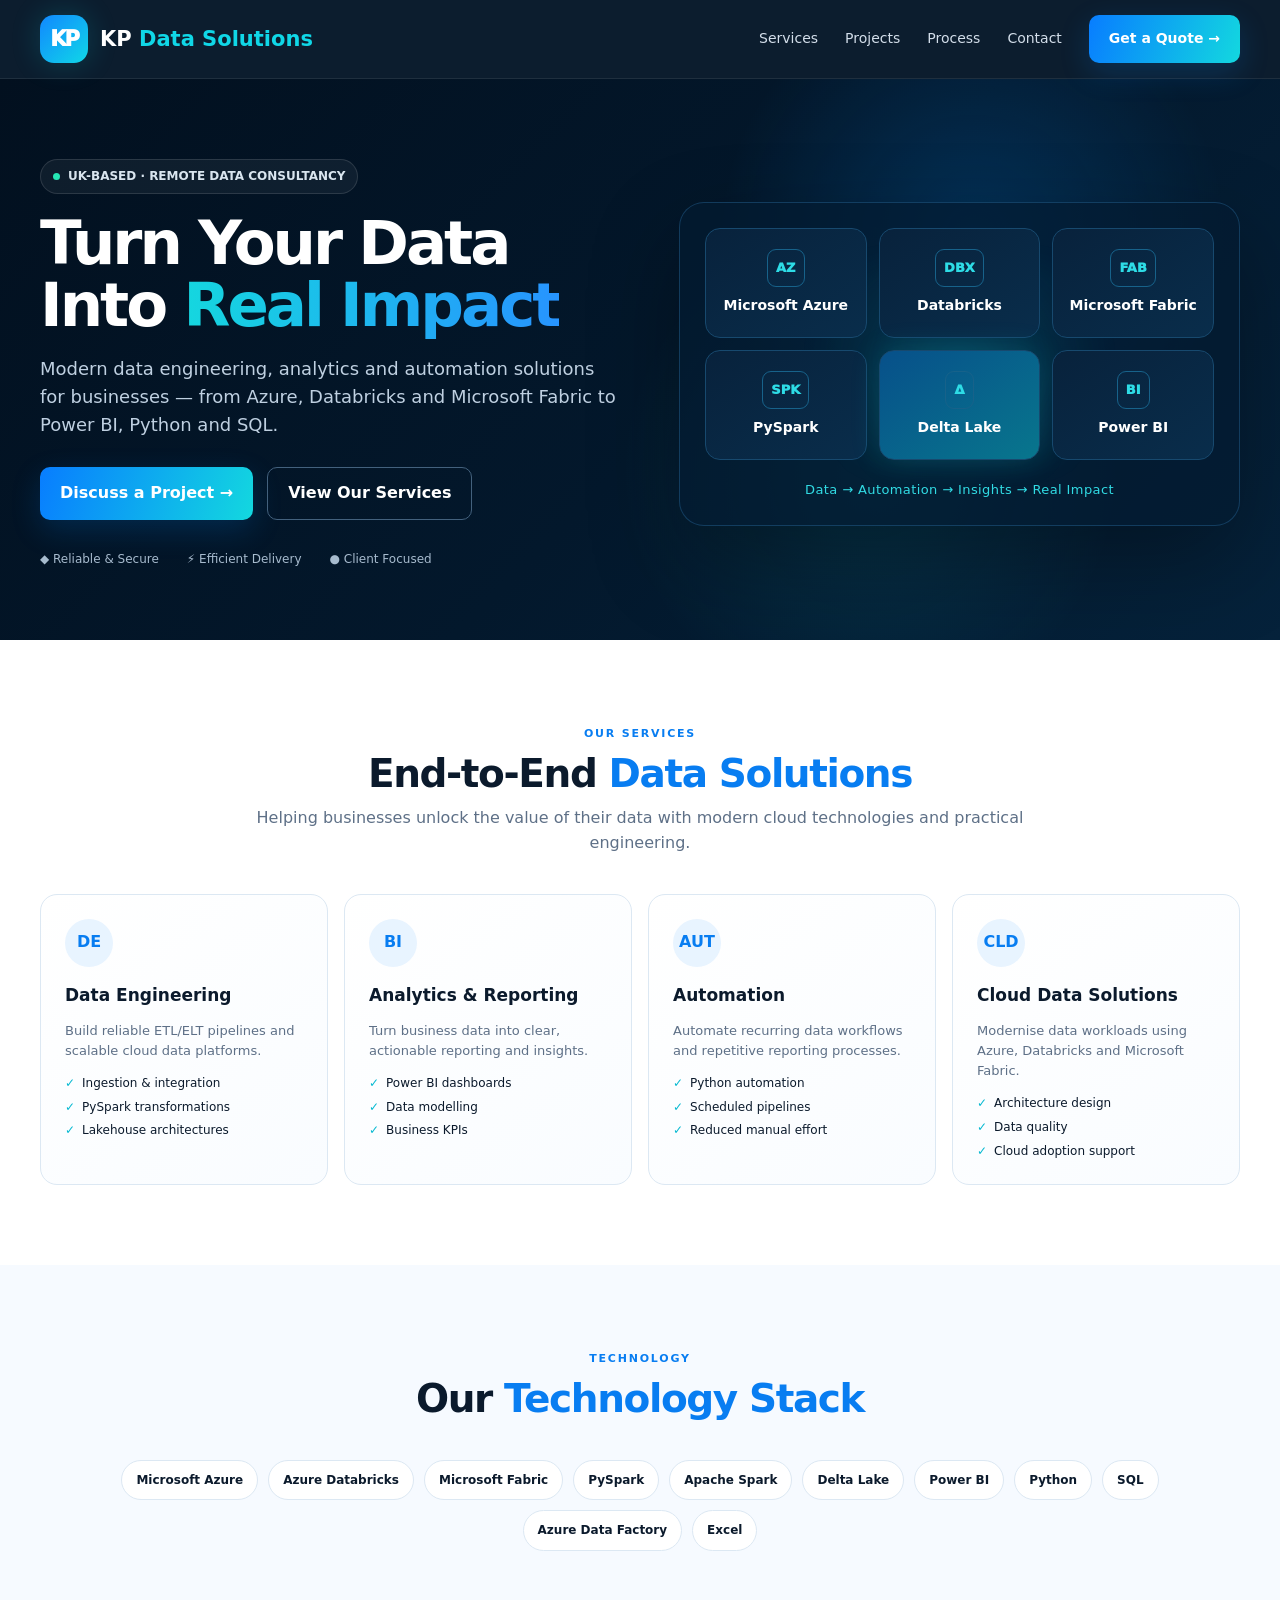
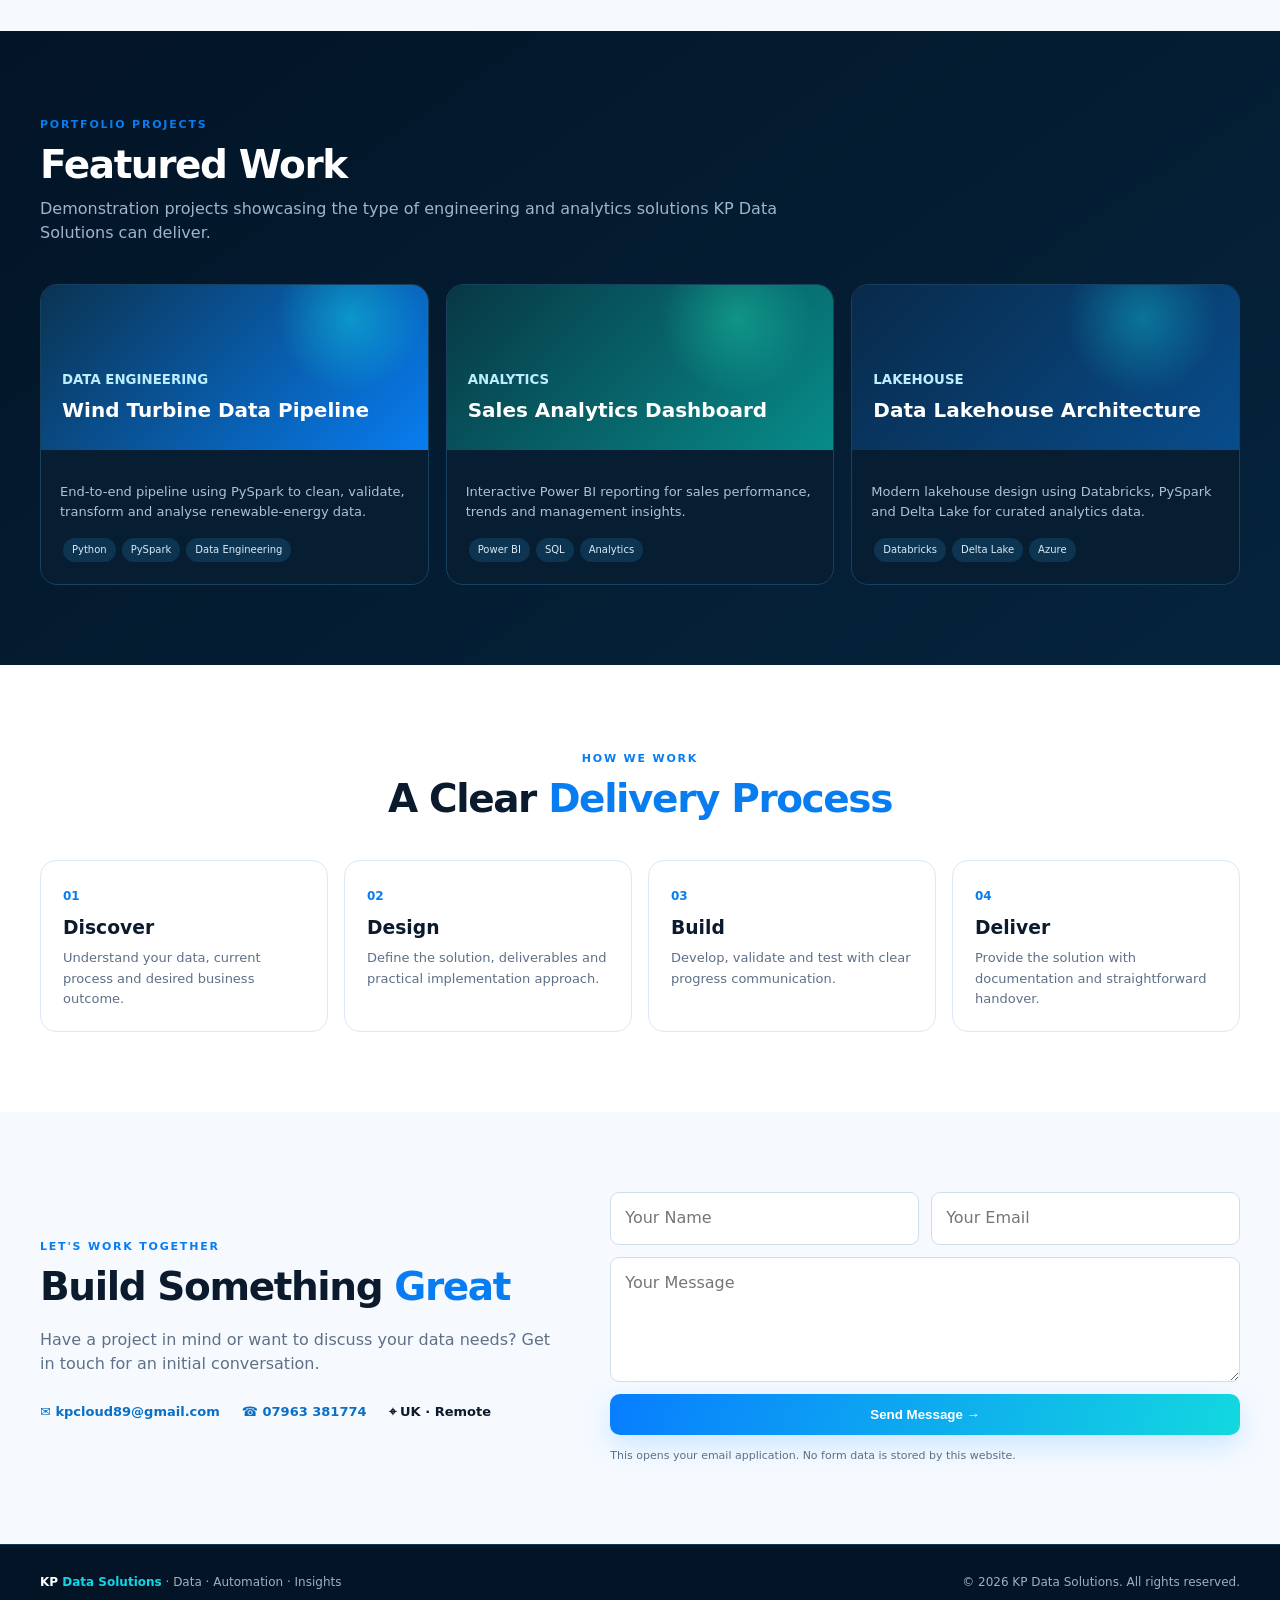
==== index.html @ 8c4ed2d3 "Update index.html" ====
<!doctype html>
<html lang="en">
<head>
<meta charset="utf-8">
<meta name="viewport" content="width=device-width,initial-scale=1">
<meta name="theme-color" content="#031426">
<title>Data Solutions | Data Engineering, Analytics & Automation</title>
<meta name="description" content="KP Data Solutions provides Azure, Databricks, Microsoft Fabric, Power BI, PySpark, Python, SQL and data automation services.">
<style>
:root{--navy:#031426;--navy2:#061e36;--card:#082640;--cyan:#10d7e7;--blue:#1188ff;--ink:#0b1a2c;--muted:#5e7087;--line:#dce8f3;--soft:#f6faff;--white:#fff}
*{box-sizing:border-box}html{scroll-behavior:smooth}body{margin:0;font-family:Inter,ui-sans-serif,system-ui,-apple-system,"Segoe UI",Roboto,Arial,sans-serif;color:var(--ink);line-height:1.55;background:#fff}a{text-decoration:none;color:inherit}.wrap{width:min(1200px,calc(100% - 42px));margin:auto}
.navbar{position:sticky;top:0;z-index:50;background:rgba(3,20,38,.96);backdrop-filter:blur(16px);border-bottom:1px solid rgba(255,255,255,.08)}nav{height:78px;display:flex;align-items:center;justify-content:space-between;color:#fff}.brand{display:flex;align-items:center;gap:12px;font-size:21px;font-weight:900}.mark{width:48px;height:48px;border-radius:14px;display:grid;place-items:center;background:linear-gradient(135deg,#1188ff,#10d7e7);font-weight:950;letter-spacing:-2px;box-shadow:0 0 30px rgba(16,215,231,.18)}.brand b{color:var(--cyan)}.links{display:flex;align-items:center;gap:27px;font-size:14px}.links>a:not(.btn){color:#d3deea}.btn{display:inline-flex;align-items:center;justify-content:center;padding:13px 20px;border-radius:10px;color:#fff;font-weight:800;background:linear-gradient(110deg,#087dff,#13d8df);border:0;transition:.2s;box-shadow:0 10px 30px rgba(0,139,255,.18)}.btn:hover{transform:translateY(-2px)}.btn.outline{background:transparent;border:1px solid #43617d;box-shadow:none}
.hero{background:radial-gradient(circle at 76% 28%,rgba(0,143,255,.2),transparent 24%),radial-gradient(circle at 68% 70%,rgba(16,215,231,.12),transparent 26%),linear-gradient(135deg,#02101f,#03182c 55%,#05223b);color:#fff;padding:80px 0 72px;overflow:hidden}.hero-grid{display:grid;grid-template-columns:1.02fr .98fr;gap:55px;align-items:center}.pill{display:inline-flex;align-items:center;gap:8px;border:1px solid rgba(255,255,255,.12);background:rgba(255,255,255,.05);border-radius:999px;padding:7px 12px;font-size:12px;font-weight:800;color:#d9e5ef}.pill:before{content:"";width:7px;height:7px;background:#25e6b4;border-radius:50%}.hero h1{font-size:61px;line-height:1.03;letter-spacing:-3px;margin:18px 0}.hero h1 span{background:linear-gradient(90deg,#15d7df,#2794ff);-webkit-background-clip:text;color:transparent}.hero p{font-size:18px;color:#bfd0e1;max-width:650px}.actions{display:flex;gap:14px;flex-wrap:wrap;margin-top:28px}.trust{display:flex;gap:28px;flex-wrap:wrap;margin-top:30px;color:#a7bbce;font-size:12px}.visual{position:relative;border:1px solid rgba(74,177,255,.22);background:rgba(4,27,49,.72);border-radius:25px;padding:25px;box-shadow:0 35px 90px rgba(0,0,0,.3)}.visual:before{content:"";position:absolute;inset:18% 5%;background:radial-gradient(circle,rgba(16,215,231,.16),transparent 55%);filter:blur(12px)}.tech-grid{position:relative;display:grid;grid-template-columns:repeat(3,1fr);gap:12px}.tech{min-height:110px;border:1px solid #17496e;background:linear-gradient(145deg,#08223c,#092d4b);border-radius:15px;display:flex;flex-direction:column;align-items:center;justify-content:center;text-align:center;padding:12px}.tech .ico{font-size:13px;font-weight:950;color:#2edce6;border:1px solid #17628a;padding:8px;border-radius:9px;margin-bottom:8px}.tech strong{font-size:14px}.core{grid-column:2;background:linear-gradient(145deg,#07508a,#08768d);box-shadow:0 0 30px rgba(16,215,231,.16)}.flow{position:relative;text-align:center;color:#31dbe4;font-size:13px;margin-top:20px;letter-spacing:.4px}
section{padding:80px 0}.head{text-align:center;max-width:780px;margin:0 auto 38px}.kicker{color:#087df1;text-transform:uppercase;font-size:11px;font-weight:900;letter-spacing:1.8px}.head h2{font-size:39px;line-height:1.15;letter-spacing:-1.4px;margin:7px 0 9px}.head h2 span{color:#087df1}.head p{color:var(--muted);margin:0}.services{display:grid;grid-template-columns:repeat(4,1fr);gap:16px}.service{border:1px solid var(--line);border-radius:17px;padding:24px;background:linear-gradient(145deg,#fff,#f9fcff);transition:.2s}.service:hover{transform:translateY(-4px);box-shadow:0 18px 50px rgba(10,39,68,.1)}.service-icon{width:48px;height:48px;border-radius:50%;display:grid;place-items:center;background:#e8f4ff;color:#087df1;font-weight:900;margin-bottom:15px}.service h3{margin:0 0 7px;font-size:17px}.service p{color:var(--muted);font-size:13px}.checks{display:grid;gap:5px;font-size:12px}.checks span:before{content:"✓";color:#06b9d1;font-weight:900;margin-right:7px}.stack{background:var(--soft)}.chips{display:flex;justify-content:center;flex-wrap:wrap;gap:10px}.chip{background:#fff;border:1px solid var(--line);border-radius:999px;padding:10px 14px;font-size:12px;font-weight:750}
.work{background:linear-gradient(145deg,#031426,#05243d);color:#fff}.work .head{text-align:left;margin-left:0}.work .head p{color:#9fb5ca}.projects{display:grid;grid-template-columns:repeat(3,1fr);gap:17px}.project{border:1px solid #17415f;border-radius:17px;overflow:hidden;background:#061d32}.project-art{height:165px;padding:21px;display:flex;align-items:flex-end;background:radial-gradient(circle at 80% 20%,rgba(16,215,231,.45),transparent 22%),linear-gradient(135deg,#0a3351,#087df1)}.project-art.two{background:radial-gradient(circle at 75% 20%,rgba(34,230,183,.35),transparent 24%),linear-gradient(135deg,#083745,#078c8a)}.project-art.three{background:radial-gradient(circle at 75% 20%,rgba(16,215,231,.35),transparent 24%),linear-gradient(135deg,#092a4a,#084d8c)}.project-art small{font-weight:850;color:#bdeeff}.project-art h3{margin:3px 0;font-size:20px}.project-body{padding:19px}.project-body p{color:#afc2d3;font-size:13px}.tags span{display:inline-block;background:#0d3552;border-radius:999px;padding:4px 9px;font-size:10px;margin:3px;color:#d9eaf6}
.process{display:grid;grid-template-columns:repeat(4,1fr);gap:16px}.step{border:1px solid var(--line);border-radius:16px;padding:22px}.step b{color:#087df1;font-size:12px}.step h3{margin:6px 0}.step p{margin:0;color:var(--muted);font-size:13px}
.contact{display:grid;grid-template-columns:.9fr 1.1fr;gap:55px;align-items:center}.contact .head{text-align:left;margin:0 0 18px}.contact p{color:var(--muted)}.details{display:flex;gap:22px;flex-wrap:wrap;margin-top:25px;font-size:13px;font-weight:700}.details a{color:#096fc7}form{display:grid;grid-template-columns:1fr 1fr;gap:12px}.full{grid-column:1/-1}input,textarea{width:100%;font:inherit;padding:13px 14px;border:1px solid #cfdeeb;border-radius:9px;outline:none;background:#fff}input:focus,textarea:focus{border-color:#2f9cff;box-shadow:0 0 0 3px rgba(17,136,255,.09)}textarea{min-height:125px;resize:vertical}.note{font-size:11px;color:#78899a;margin:0}
footer{background:#031426;color:#9db0c2;border-top:1px solid #14334e;padding:28px 0}.foot{display:flex;justify-content:space-between;align-items:center;gap:20px;font-size:12px}.foot strong{color:#fff}.foot strong b{color:var(--cyan)}
@media(max-width:950px){.hero-grid,.contact{grid-template-columns:1fr}.services{grid-template-columns:1fr 1fr}.projects{grid-template-columns:1fr 1fr}.process{grid-template-columns:1fr 1fr}.hero h1{font-size:49px}.visual{order:-1}.links>a:not(.btn){display:none}}
@media(max-width:620px){.wrap{width:min(100% - 28px,1200px)}nav{height:70px}.mark{width:42px;height:42px}.brand{font-size:17px}.links .btn{font-size:11px;padding:10px 12px}.hero{padding:52px 0}.hero h1{font-size:39px;letter-spacing:-2px}.tech-grid{grid-template-columns:1fr 1fr}.core{grid-column:auto}.services,.projects,.process{grid-template-columns:1fr}.head h2{font-size:31px}form{grid-template-columns:1fr}.full{grid-column:auto}.foot{display:block}.foot div+div{margin-top:8px}}
</style>
</head>
<body>
<header class="navbar"><nav class="wrap">
<a class="brand" href="#top"><span class="mark">KP</span><span>KP <b>Data Solutions</b></span></a>
<div class="links"><a href="#services">Services</a><a href="#projects">Projects</a><a href="#process">Process</a><a href="#contact">Contact</a><a class="btn" href="#contact">Get a Quote →</a></div>
</nav></header>

<main id="top">
<section class="hero"><div class="wrap hero-grid">
<div>
<div class="pill">UK-BASED · REMOTE DATA CONSULTANCY</div>
<h1>Turn Your Data Into <span>Real Impact</span></h1>
<p>Modern data engineering, analytics and automation solutions for businesses — from Azure, Databricks and Microsoft Fabric to Power BI, Python and SQL.</p>
<div class="actions"><a class="btn" href="#contact">Discuss a Project →</a><a class="btn outline" href="#services">View Our Services</a></div>
<div class="trust"><span>◆ Reliable & Secure</span><span>⚡ Efficient Delivery</span><span>● Client Focused</span></div>
</div>
<div class="visual">
<div class="tech-grid">
<div class="tech"><span class="ico">AZ</span><strong>Microsoft Azure</strong></div>
<div class="tech"><span class="ico">DBX</span><strong>Databricks</strong></div>
<div class="tech"><span class="ico">FAB</span><strong>Microsoft Fabric</strong></div>
<div class="tech"><span class="ico">SPK</span><strong>PySpark</strong></div>
<div class="tech core"><span class="ico">Δ</span><strong>Delta Lake</strong></div>
<div class="tech"><span class="ico">BI</span><strong>Power BI</strong></div>
</div>
<div class="flow">Data → Automation → Insights → Real Impact</div>
</div>
</div></section>

<section id="services"><div class="wrap">
<div class="head"><span class="kicker">Our Services</span><h2>End-to-End <span>Data Solutions</span></h2><p>Helping businesses unlock the value of their data with modern cloud technologies and practical engineering.</p></div>
<div class="services">
<article class="service"><div class="service-icon">DE</div><h3>Data Engineering</h3><p>Build reliable ETL/ELT pipelines and scalable cloud data platforms.</p><div class="checks"><span>Ingestion & integration</span><span>PySpark transformations</span><span>Lakehouse architectures</span></div></article>
<article class="service"><div class="service-icon">BI</div><h3>Analytics & Reporting</h3><p>Turn business data into clear, actionable reporting and insights.</p><div class="checks"><span>Power BI dashboards</span><span>Data modelling</span><span>Business KPIs</span></div></article>
<article class="service"><div class="service-icon">AUT</div><h3>Automation</h3><p>Automate recurring data workflows and repetitive reporting processes.</p><div class="checks"><span>Python automation</span><span>Scheduled pipelines</span><span>Reduced manual effort</span></div></article>
<article class="service"><div class="service-icon">CLD</div><h3>Cloud Data Solutions</h3><p>Modernise data workloads using Azure, Databricks and Microsoft Fabric.</p><div class="checks"><span>Architecture design</span><span>Data quality</span><span>Cloud adoption support</span></div></article>
</div></div></section>

<section class="stack"><div class="wrap"><div class="head"><span class="kicker">Technology</span><h2>Our <span>Technology Stack</span></h2></div><div class="chips"><span class="chip">Microsoft Azure</span><span class="chip">Azure Databricks</span><span class="chip">Microsoft Fabric</span><span class="chip">PySpark</span><span class="chip">Apache Spark</span><span class="chip">Delta Lake</span><span class="chip">Power BI</span><span class="chip">Python</span><span class="chip">SQL</span><span class="chip">Azure Data Factory</span><span class="chip">Excel</span></div></div></section>

<section class="work" id="projects"><div class="wrap">
<div class="head"><span class="kicker">Portfolio Projects</span><h2>Featured Work</h2><p>Demonstration projects showcasing the type of engineering and analytics solutions KP Data Solutions can deliver.</p></div>
<div class="projects">
<article class="project"><div class="project-art"><div><small>DATA ENGINEERING</small><h3>Wind Turbine Data Pipeline</h3></div></div><div class="project-body"><p>End-to-end pipeline using PySpark to clean, validate, transform and analyse renewable-energy data.</p><div class="tags"><span>Python</span><span>PySpark</span><span>Data Engineering</span></div></div></article>
<article class="project"><div class="project-art two"><div><small>ANALYTICS</small><h3>Sales Analytics Dashboard</h3></div></div><div class="project-body"><p>Interactive Power BI reporting for sales performance, trends and management insights.</p><div class="tags"><span>Power BI</span><span>SQL</span><span>Analytics</span></div></div></article>
<article class="project"><div class="project-art three"><div><small>LAKEHOUSE</small><h3>Data Lakehouse Architecture</h3></div></div><div class="project-body"><p>Modern lakehouse design using Databricks, PySpark and Delta Lake for curated analytics data.</p><div class="tags"><span>Databricks</span><span>Delta Lake</span><span>Azure</span></div></div></article>
</div></div></section>

<section id="process"><div class="wrap"><div class="head"><span class="kicker">How We Work</span><h2>A Clear <span>Delivery Process</span></h2></div>
<div class="process"><div class="step"><b>01</b><h3>Discover</h3><p>Understand your data, current process and desired business outcome.</p></div><div class="step"><b>02</b><h3>Design</h3><p>Define the solution, deliverables and practical implementation approach.</p></div><div class="step"><b>03</b><h3>Build</h3><p>Develop, validate and test with clear progress communication.</p></div><div class="step"><b>04</b><h3>Deliver</h3><p>Provide the solution with documentation and straightforward handover.</p></div></div>
</div></section>

<section class="stack" id="contact"><div class="wrap contact">
<div><div class="head"><span class="kicker">Let's Work Together</span><h2>Build Something <span>Great</span></h2></div><p>Have a project in mind or want to discuss your data needs? Get in touch for an initial conversation.</p><div class="details"><a href="mailto:kpcloud89@gmail.com">✉ kpcloud89@gmail.com</a><a href="tel:+447963381774">☎ 07963 381774</a><span>⌖ UK · Remote</span></div></div>
<form action="mailto:kpcloud89@gmail.com" method="post" enctype="text/plain">
<input name="name" required placeholder="Your Name"><input type="email" name="email" required placeholder="Your Email"><textarea class="full" name="message" required placeholder="Your Message"></textarea><button class="btn full" type="submit">Send Message →</button><p class="note full">This opens your email application. No form data is stored by this website.</p>
</form>
</div></section>
</main>

<footer><div class="wrap foot"><div><strong>KP <b>Data Solutions</b></strong> · Data · Automation · Insights</div><div>© 2026 KP Data Solutions. All rights reserved.</div></div></footer>
</body></html>
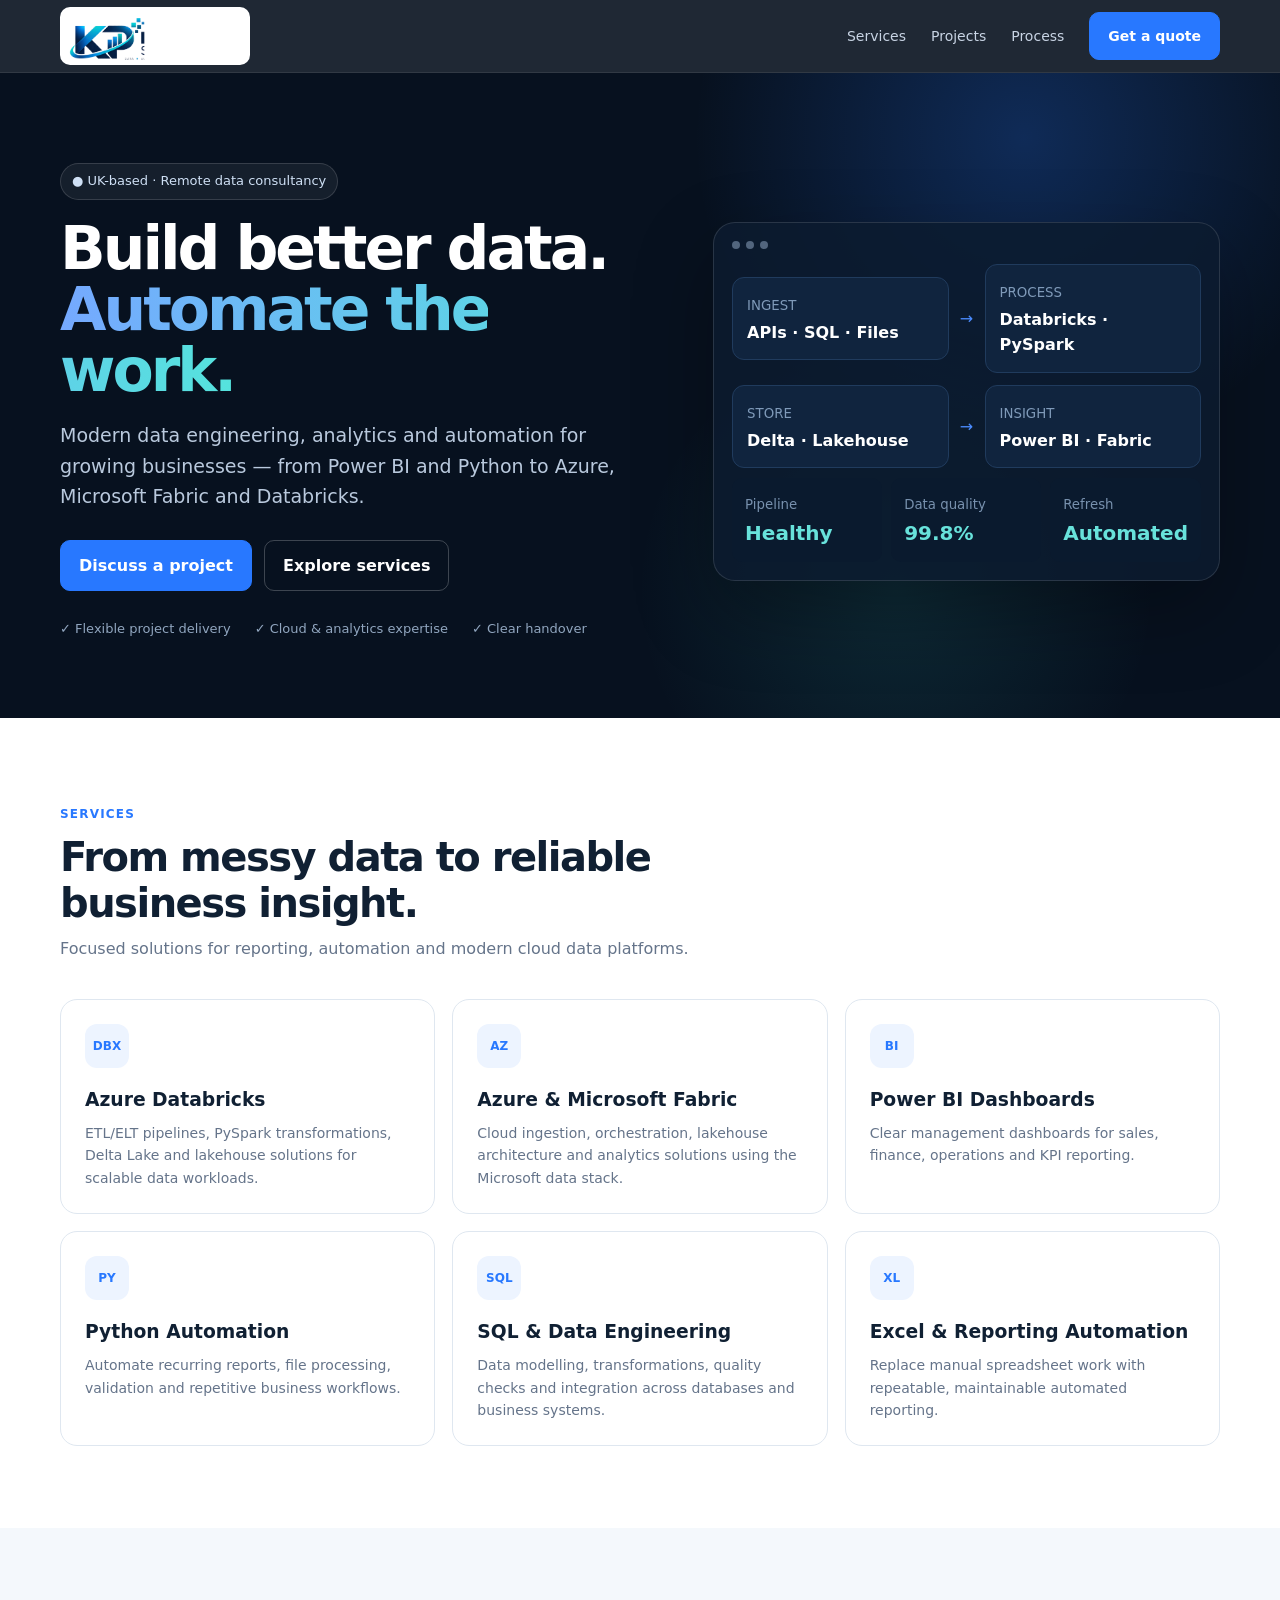
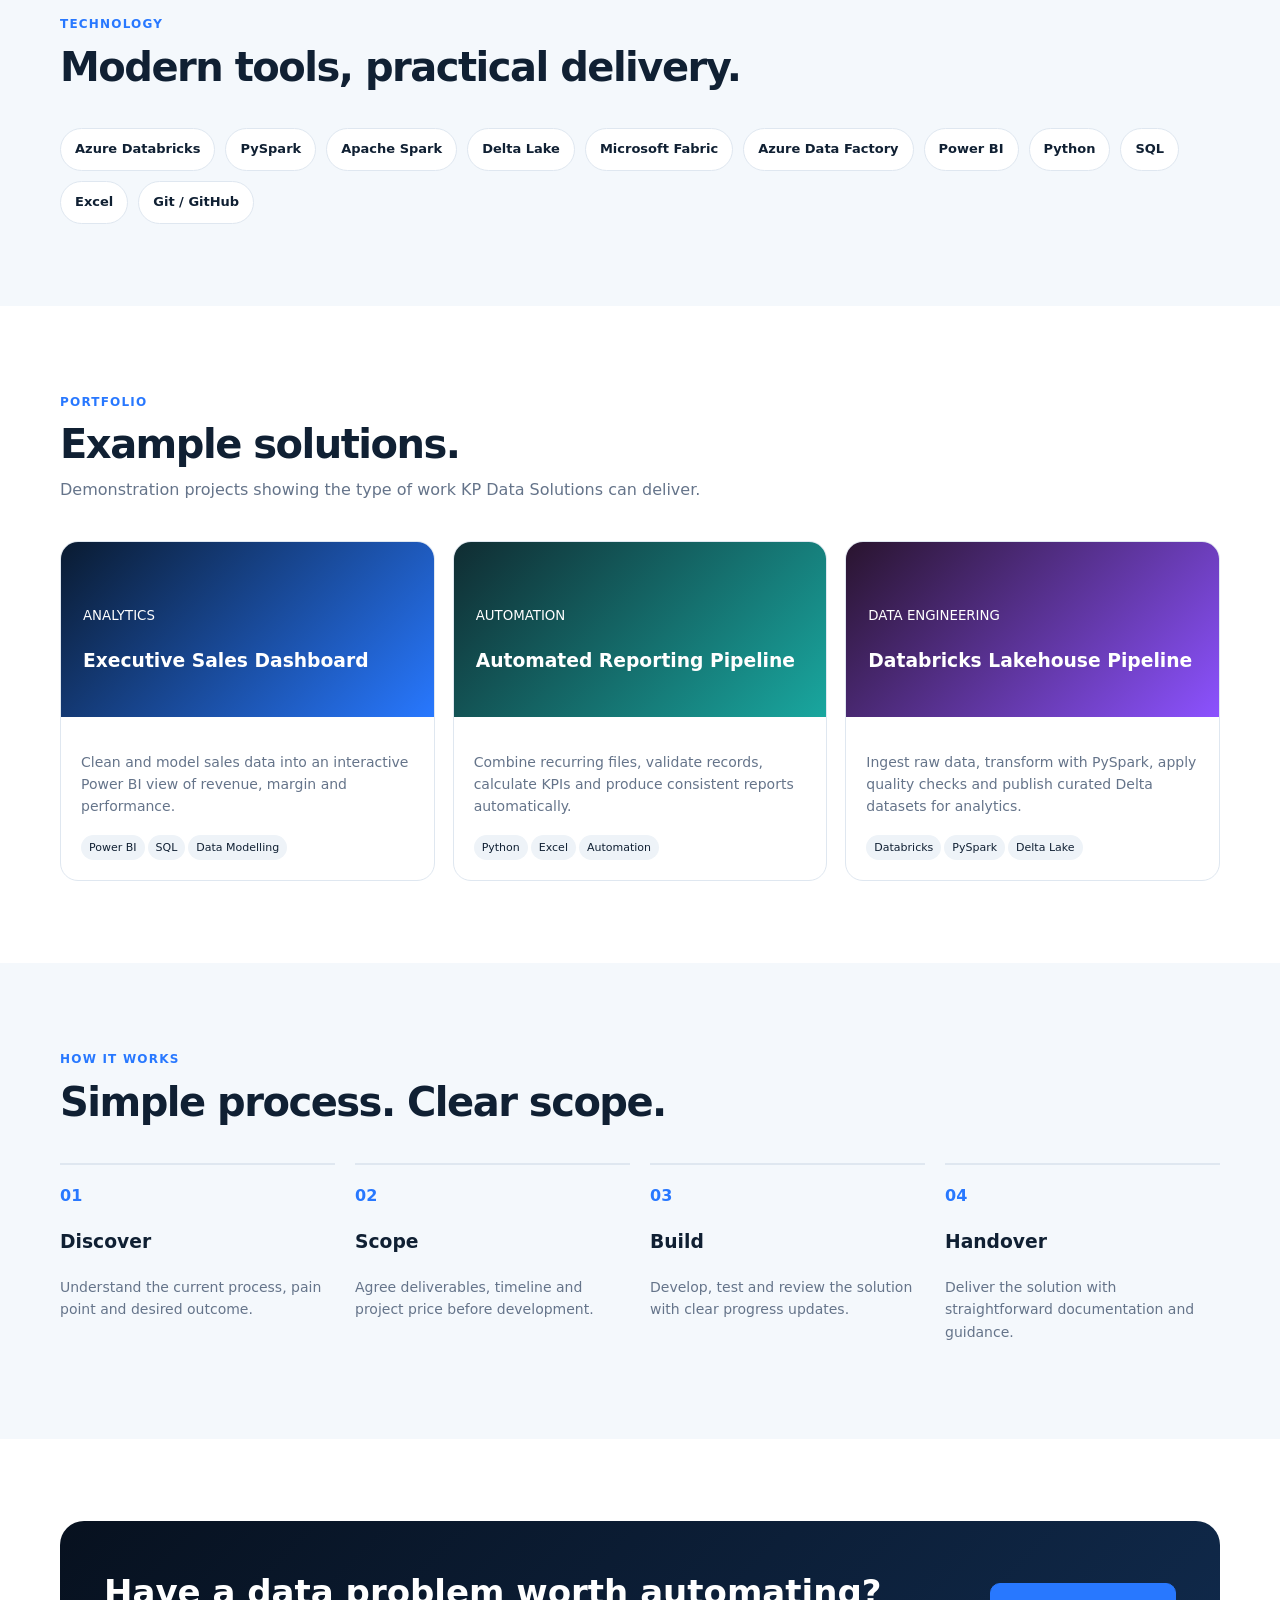
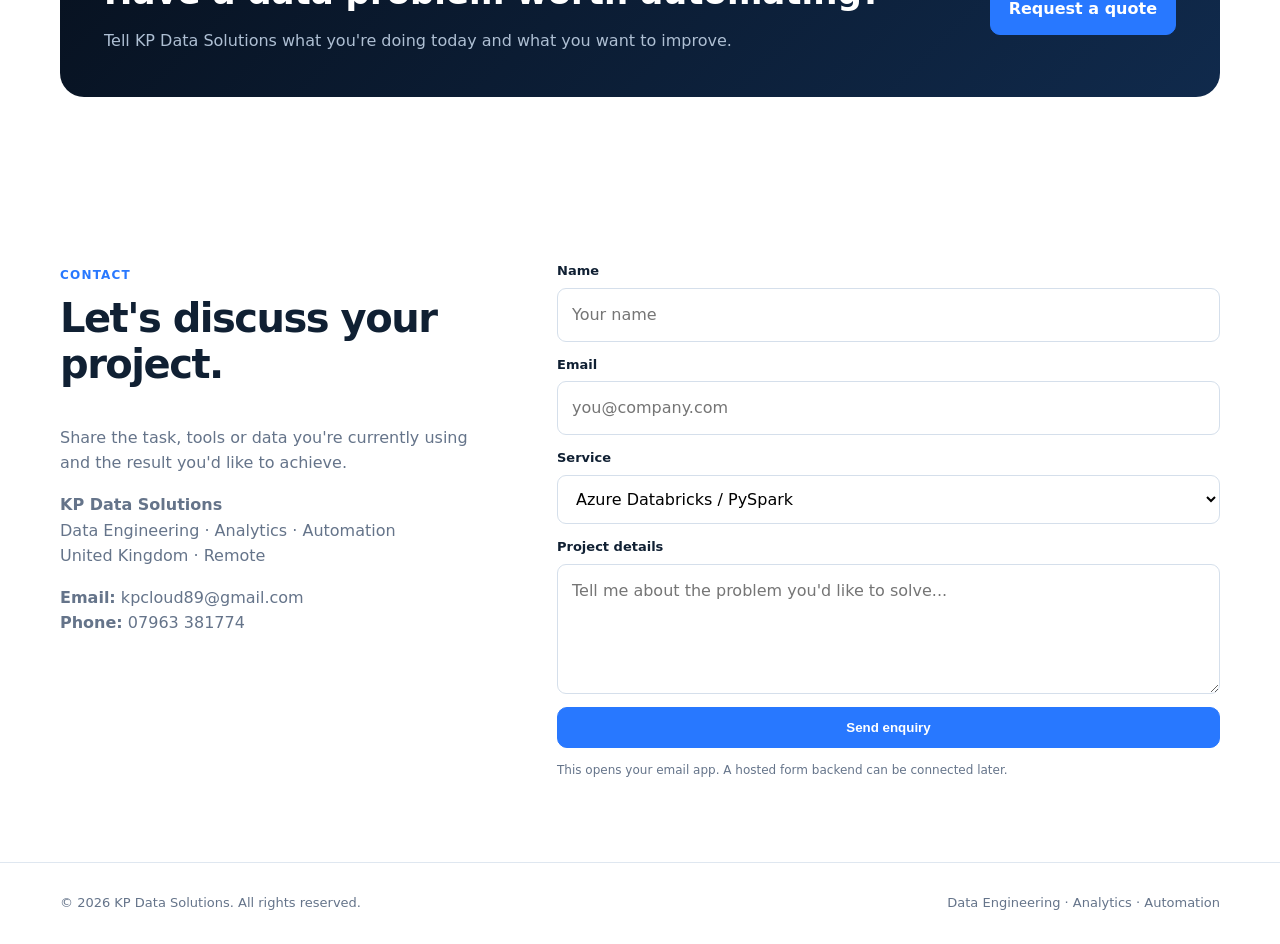
==== commit 1d49a53b: "Add files via upload" ====
--- a/index.html
+++ b/index.html
@@ -1,83 +1,31 @@
 <!doctype html>
 <html lang="en">
 <head>
-<meta charset="utf-8">
-<meta name="viewport" content="width=device-width,initial-scale=1">
-<meta name="theme-color" content="#031426">
-<title>Data Solutions | Data Engineering, Analytics & Automation</title>
-<meta name="description" content="KP Data Solutions provides Azure, Databricks, Microsoft Fabric, Power BI, PySpark, Python, SQL and data automation services.">
+<meta charset="utf-8"><meta name="viewport" content="width=device-width,initial-scale=1">
+<title>KP Data Solutions | Data Engineering, Analytics & Automation</title>
+<meta name="description" content="KP Data Solutions builds Power BI dashboards, Python automation and modern Azure, Microsoft Fabric and Databricks data solutions for growing businesses.">
 <style>
-:root{--navy:#031426;--navy2:#061e36;--card:#082640;--cyan:#10d7e7;--blue:#1188ff;--ink:#0b1a2c;--muted:#5e7087;--line:#dce8f3;--soft:#f6faff;--white:#fff}
-*{box-sizing:border-box}html{scroll-behavior:smooth}body{margin:0;font-family:Inter,ui-sans-serif,system-ui,-apple-system,"Segoe UI",Roboto,Arial,sans-serif;color:var(--ink);line-height:1.55;background:#fff}a{text-decoration:none;color:inherit}.wrap{width:min(1200px,calc(100% - 42px));margin:auto}
-.navbar{position:sticky;top:0;z-index:50;background:rgba(3,20,38,.96);backdrop-filter:blur(16px);border-bottom:1px solid rgba(255,255,255,.08)}nav{height:78px;display:flex;align-items:center;justify-content:space-between;color:#fff}.brand{display:flex;align-items:center;gap:12px;font-size:21px;font-weight:900}.mark{width:48px;height:48px;border-radius:14px;display:grid;place-items:center;background:linear-gradient(135deg,#1188ff,#10d7e7);font-weight:950;letter-spacing:-2px;box-shadow:0 0 30px rgba(16,215,231,.18)}.brand b{color:var(--cyan)}.links{display:flex;align-items:center;gap:27px;font-size:14px}.links>a:not(.btn){color:#d3deea}.btn{display:inline-flex;align-items:center;justify-content:center;padding:13px 20px;border-radius:10px;color:#fff;font-weight:800;background:linear-gradient(110deg,#087dff,#13d8df);border:0;transition:.2s;box-shadow:0 10px 30px rgba(0,139,255,.18)}.btn:hover{transform:translateY(-2px)}.btn.outline{background:transparent;border:1px solid #43617d;box-shadow:none}
-.hero{background:radial-gradient(circle at 76% 28%,rgba(0,143,255,.2),transparent 24%),radial-gradient(circle at 68% 70%,rgba(16,215,231,.12),transparent 26%),linear-gradient(135deg,#02101f,#03182c 55%,#05223b);color:#fff;padding:80px 0 72px;overflow:hidden}.hero-grid{display:grid;grid-template-columns:1.02fr .98fr;gap:55px;align-items:center}.pill{display:inline-flex;align-items:center;gap:8px;border:1px solid rgba(255,255,255,.12);background:rgba(255,255,255,.05);border-radius:999px;padding:7px 12px;font-size:12px;font-weight:800;color:#d9e5ef}.pill:before{content:"";width:7px;height:7px;background:#25e6b4;border-radius:50%}.hero h1{font-size:61px;line-height:1.03;letter-spacing:-3px;margin:18px 0}.hero h1 span{background:linear-gradient(90deg,#15d7df,#2794ff);-webkit-background-clip:text;color:transparent}.hero p{font-size:18px;color:#bfd0e1;max-width:650px}.actions{display:flex;gap:14px;flex-wrap:wrap;margin-top:28px}.trust{display:flex;gap:28px;flex-wrap:wrap;margin-top:30px;color:#a7bbce;font-size:12px}.visual{position:relative;border:1px solid rgba(74,177,255,.22);background:rgba(4,27,49,.72);border-radius:25px;padding:25px;box-shadow:0 35px 90px rgba(0,0,0,.3)}.visual:before{content:"";position:absolute;inset:18% 5%;background:radial-gradient(circle,rgba(16,215,231,.16),transparent 55%);filter:blur(12px)}.tech-grid{position:relative;display:grid;grid-template-columns:repeat(3,1fr);gap:12px}.tech{min-height:110px;border:1px solid #17496e;background:linear-gradient(145deg,#08223c,#092d4b);border-radius:15px;display:flex;flex-direction:column;align-items:center;justify-content:center;text-align:center;padding:12px}.tech .ico{font-size:13px;font-weight:950;color:#2edce6;border:1px solid #17628a;padding:8px;border-radius:9px;margin-bottom:8px}.tech strong{font-size:14px}.core{grid-column:2;background:linear-gradient(145deg,#07508a,#08768d);box-shadow:0 0 30px rgba(16,215,231,.16)}.flow{position:relative;text-align:center;color:#31dbe4;font-size:13px;margin-top:20px;letter-spacing:.4px}
-section{padding:80px 0}.head{text-align:center;max-width:780px;margin:0 auto 38px}.kicker{color:#087df1;text-transform:uppercase;font-size:11px;font-weight:900;letter-spacing:1.8px}.head h2{font-size:39px;line-height:1.15;letter-spacing:-1.4px;margin:7px 0 9px}.head h2 span{color:#087df1}.head p{color:var(--muted);margin:0}.services{display:grid;grid-template-columns:repeat(4,1fr);gap:16px}.service{border:1px solid var(--line);border-radius:17px;padding:24px;background:linear-gradient(145deg,#fff,#f9fcff);transition:.2s}.service:hover{transform:translateY(-4px);box-shadow:0 18px 50px rgba(10,39,68,.1)}.service-icon{width:48px;height:48px;border-radius:50%;display:grid;place-items:center;background:#e8f4ff;color:#087df1;font-weight:900;margin-bottom:15px}.service h3{margin:0 0 7px;font-size:17px}.service p{color:var(--muted);font-size:13px}.checks{display:grid;gap:5px;font-size:12px}.checks span:before{content:"✓";color:#06b9d1;font-weight:900;margin-right:7px}.stack{background:var(--soft)}.chips{display:flex;justify-content:center;flex-wrap:wrap;gap:10px}.chip{background:#fff;border:1px solid var(--line);border-radius:999px;padding:10px 14px;font-size:12px;font-weight:750}
-.work{background:linear-gradient(145deg,#031426,#05243d);color:#fff}.work .head{text-align:left;margin-left:0}.work .head p{color:#9fb5ca}.projects{display:grid;grid-template-columns:repeat(3,1fr);gap:17px}.project{border:1px solid #17415f;border-radius:17px;overflow:hidden;background:#061d32}.project-art{height:165px;padding:21px;display:flex;align-items:flex-end;background:radial-gradient(circle at 80% 20%,rgba(16,215,231,.45),transparent 22%),linear-gradient(135deg,#0a3351,#087df1)}.project-art.two{background:radial-gradient(circle at 75% 20%,rgba(34,230,183,.35),transparent 24%),linear-gradient(135deg,#083745,#078c8a)}.project-art.three{background:radial-gradient(circle at 75% 20%,rgba(16,215,231,.35),transparent 24%),linear-gradient(135deg,#092a4a,#084d8c)}.project-art small{font-weight:850;color:#bdeeff}.project-art h3{margin:3px 0;font-size:20px}.project-body{padding:19px}.project-body p{color:#afc2d3;font-size:13px}.tags span{display:inline-block;background:#0d3552;border-radius:999px;padding:4px 9px;font-size:10px;margin:3px;color:#d9eaf6}
-.process{display:grid;grid-template-columns:repeat(4,1fr);gap:16px}.step{border:1px solid var(--line);border-radius:16px;padding:22px}.step b{color:#087df1;font-size:12px}.step h3{margin:6px 0}.step p{margin:0;color:var(--muted);font-size:13px}
-.contact{display:grid;grid-template-columns:.9fr 1.1fr;gap:55px;align-items:center}.contact .head{text-align:left;margin:0 0 18px}.contact p{color:var(--muted)}.details{display:flex;gap:22px;flex-wrap:wrap;margin-top:25px;font-size:13px;font-weight:700}.details a{color:#096fc7}form{display:grid;grid-template-columns:1fr 1fr;gap:12px}.full{grid-column:1/-1}input,textarea{width:100%;font:inherit;padding:13px 14px;border:1px solid #cfdeeb;border-radius:9px;outline:none;background:#fff}input:focus,textarea:focus{border-color:#2f9cff;box-shadow:0 0 0 3px rgba(17,136,255,.09)}textarea{min-height:125px;resize:vertical}.note{font-size:11px;color:#78899a;margin:0}
-footer{background:#031426;color:#9db0c2;border-top:1px solid #14334e;padding:28px 0}.foot{display:flex;justify-content:space-between;align-items:center;gap:20px;font-size:12px}.foot strong{color:#fff}.foot strong b{color:var(--cyan)}
-@media(max-width:950px){.hero-grid,.contact{grid-template-columns:1fr}.services{grid-template-columns:1fr 1fr}.projects{grid-template-columns:1fr 1fr}.process{grid-template-columns:1fr 1fr}.hero h1{font-size:49px}.visual{order:-1}.links>a:not(.btn){display:none}}
-@media(max-width:620px){.wrap{width:min(100% - 28px,1200px)}nav{height:70px}.mark{width:42px;height:42px}.brand{font-size:17px}.links .btn{font-size:11px;padding:10px 12px}.hero{padding:52px 0}.hero h1{font-size:39px;letter-spacing:-2px}.tech-grid{grid-template-columns:1fr 1fr}.core{grid-column:auto}.services,.projects,.process{grid-template-columns:1fr}.head h2{font-size:31px}form{grid-template-columns:1fr}.full{grid-column:auto}.foot{display:block}.foot div+div{margin-top:8px}}
+:root{--bg:#07111f;--panel:#0d1b2d;--ink:#102033;--muted:#65748a;--line:#dfe7f0;--blue:#2878ff;--cyan:#3ad7d1;--soft:#f4f8fc;--white:#fff;--shadow:0 20px 60px rgba(9,29,54,.12)}*{box-sizing:border-box}html{scroll-behavior:smooth}body{margin:0;font-family:Inter,ui-sans-serif,system-ui,-apple-system,"Segoe UI",Roboto,Arial,sans-serif;color:var(--ink);background:#fff;line-height:1.6}a{text-decoration:none;color:inherit}.wrap{width:min(1160px,calc(100% - 40px));margin:auto}.nav-wrap{position:sticky;top:0;z-index:30;background:rgba(7,17,31,.9);backdrop-filter:blur(14px);border-bottom:1px solid rgba(255,255,255,.08)}nav{height:72px;display:flex;align-items:center;justify-content:space-between;color:#fff}.brand{font-weight:850;font-size:20px;letter-spacing:-.5px;display:flex;align-items:center;gap:10px}.brand img{width:190px;height:58px;object-fit:contain;object-position:left center;display:block;background:#fff;border-radius:10px;padding:3px 8px}.brand b{color:var(--cyan)}.navlinks{display:flex;gap:25px;align-items:center;font-size:14px}.navlinks>a:not(.btn){color:#c8d4e4}.btn{display:inline-flex;align-items:center;justify-content:center;padding:12px 18px;border-radius:10px;background:var(--blue);color:#fff;font-weight:750;border:1px solid var(--blue);transition:.2s}.btn:hover{transform:translateY(-1px)}.btn.ghost{background:transparent;border-color:rgba(255,255,255,.22)}
+.hero{background:radial-gradient(circle at 80% 10%,rgba(40,120,255,.25),transparent 28%),radial-gradient(circle at 70% 80%,rgba(58,215,209,.12),transparent 25%),var(--bg);color:#fff;padding:90px 0 78px}.hero-grid{display:grid;grid-template-columns:1.08fr .92fr;gap:58px;align-items:center}.pill{display:inline-flex;gap:8px;align-items:center;padding:7px 11px;border-radius:999px;border:1px solid rgba(255,255,255,.14);background:rgba(255,255,255,.06);font-size:13px;color:#cfe0f5}.hero h1{font-size:60px;line-height:1.02;letter-spacing:-3px;margin:18px 0}.hero h1 span{background:linear-gradient(90deg,#75a9ff,#55e3dd);-webkit-background-clip:text;color:transparent}.hero p{font-size:19px;color:#b9c9dd;max-width:670px}.actions{display:flex;gap:12px;flex-wrap:wrap;margin-top:28px}.trust{display:flex;gap:24px;flex-wrap:wrap;margin-top:28px;color:#91a6bf;font-size:13px}.console{background:rgba(12,28,48,.85);border:1px solid rgba(255,255,255,.12);border-radius:22px;padding:18px;box-shadow:0 30px 80px rgba(0,0,0,.28)}.topdots{display:flex;gap:6px;margin-bottom:15px}.dot{width:8px;height:8px;border-radius:50%;background:#52657d}.pipeline{display:grid;gap:12px}.pipe-row{display:grid;grid-template-columns:1fr 36px 1fr;align-items:center}.node{background:#10243e;border:1px solid #203b5d;border-radius:12px;padding:14px}.node small{color:#7f9ab9}.node strong{display:block;margin-top:2px}.arrow{text-align:center;color:#4b8cff}.metrics{display:grid;grid-template-columns:repeat(3,1fr);gap:9px;margin-top:10px}.metric{padding:13px;background:#0a1a2e;border-radius:10px}.metric small{color:#7891ae}.metric strong{display:block;font-size:20px;color:#68e2db}
+section{padding:82px 0}.head{max-width:760px;margin-bottom:38px}.kicker{color:var(--blue);font-size:12px;font-weight:850;letter-spacing:1.2px;text-transform:uppercase}.head h2{font-size:40px;letter-spacing:-1.5px;line-height:1.15;margin:8px 0 10px}.head p{color:var(--muted);margin:0}.services{display:grid;grid-template-columns:repeat(3,1fr);gap:17px}.card{padding:24px;border:1px solid var(--line);border-radius:17px;background:#fff;transition:.2s}.card:hover{transform:translateY(-3px);box-shadow:var(--shadow)}.icon{width:44px;height:44px;border-radius:12px;background:#edf4ff;color:var(--blue);display:grid;place-items:center;font-size:12px;font-weight:900;margin-bottom:17px}.card h3{margin:0 0 7px}.card p{font-size:14px;color:var(--muted);margin:0}.stack{background:var(--soft)}.techs{display:flex;flex-wrap:wrap;gap:10px}.tech{padding:10px 14px;background:#fff;border:1px solid var(--line);border-radius:999px;font-size:13px;font-weight:700}.projects{display:grid;grid-template-columns:repeat(3,1fr);gap:18px}.project{border:1px solid var(--line);border-radius:18px;overflow:hidden}.art{height:175px;padding:22px;display:flex;align-items:flex-end;color:#fff;background:linear-gradient(135deg,#0a1b31,#2878ff)}.art.two{background:linear-gradient(135deg,#102c32,#19a79f)}.art.three{background:linear-gradient(135deg,#29142e,#8c52ff)}.project-body{padding:20px}.project-body p{font-size:14px;color:var(--muted)}.tags span{display:inline-block;padding:4px 8px;background:#eef3f8;border-radius:999px;font-size:11px;margin:3px 3px 0 0}.process{display:grid;grid-template-columns:repeat(4,1fr);gap:20px}.step{border-top:2px solid var(--line);padding-top:18px}.step b{color:var(--blue)}.step p{font-size:14px;color:var(--muted)}.cta{background:linear-gradient(135deg,#07111f,#102a4c);color:#fff;border-radius:24px;padding:44px;display:flex;justify-content:space-between;align-items:center;gap:25px}.cta h2{font-size:34px;margin:0 0 8px}.cta p{margin:0;color:#aebfd3}.contact{display:grid;grid-template-columns:.8fr 1.2fr;gap:55px}.contact p{color:var(--muted)}form{display:grid;gap:13px}.field{display:grid;gap:6px}label{font-size:13px;font-weight:750}input,select,textarea{font:inherit;padding:13px 14px;border:1px solid #d5dfeb;border-radius:9px;background:#fff}textarea{min-height:130px;resize:vertical}.note{font-size:12px;color:var(--muted)}footer{border-top:1px solid var(--line);padding:30px 0;color:var(--muted);font-size:13px}.foot{display:flex;justify-content:space-between;gap:20px}
+@media(max-width:900px){.navlinks>a:not(.btn){display:none}.hero-grid,.contact{grid-template-columns:1fr}.hero h1{font-size:48px}.console{order:-1}.services,.projects{grid-template-columns:1fr 1fr}.process{grid-template-columns:1fr 1fr}}@media(max-width:620px){.brand img{width:145px;height:50px}.wrap{width:min(100% - 28px,1160px)}.hero{padding-top:58px}.hero h1{font-size:39px;letter-spacing:-2px}.services,.projects,.process{grid-template-columns:1fr}.head h2{font-size:32px}.cta{display:block;padding:30px}.cta .btn{margin-top:18px}.metrics{grid-template-columns:1fr}.foot{display:block}}
 </style>
-</head>
-<body>
-<header class="navbar"><nav class="wrap">
-<a class="brand" href="#top"><span class="mark">KP</span><span>KP <b>Data Solutions</b></span></a>
-<div class="links"><a href="#services">Services</a><a href="#projects">Projects</a><a href="#process">Process</a><a href="#contact">Contact</a><a class="btn" href="#contact">Get a Quote →</a></div>
-</nav></header>
-
+</head><body>
+<div class="nav-wrap"><nav class="wrap"><a class="brand" href="#top" aria-label="KP Data Solutions home"><img src="logo.png" alt="KP Data Solutions"></a><div class="navlinks"><a href="#services">Services</a><a href="#work">Projects</a><a href="#process">Process</a><a href="#contact" class="btn">Get a quote</a></div></nav></div>
 <main id="top">
-<section class="hero"><div class="wrap hero-grid">
-<div>
-<div class="pill">UK-BASED · REMOTE DATA CONSULTANCY</div>
-<h1>Turn Your Data Into <span>Real Impact</span></h1>
-<p>Modern data engineering, analytics and automation solutions for businesses — from Azure, Databricks and Microsoft Fabric to Power BI, Python and SQL.</p>
-<div class="actions"><a class="btn" href="#contact">Discuss a Project →</a><a class="btn outline" href="#services">View Our Services</a></div>
-<div class="trust"><span>◆ Reliable & Secure</span><span>⚡ Efficient Delivery</span><span>● Client Focused</span></div>
-</div>
-<div class="visual">
-<div class="tech-grid">
-<div class="tech"><span class="ico">AZ</span><strong>Microsoft Azure</strong></div>
-<div class="tech"><span class="ico">DBX</span><strong>Databricks</strong></div>
-<div class="tech"><span class="ico">FAB</span><strong>Microsoft Fabric</strong></div>
-<div class="tech"><span class="ico">SPK</span><strong>PySpark</strong></div>
-<div class="tech core"><span class="ico">Δ</span><strong>Delta Lake</strong></div>
-<div class="tech"><span class="ico">BI</span><strong>Power BI</strong></div>
-</div>
-<div class="flow">Data → Automation → Insights → Real Impact</div>
-</div>
-</div></section>
-
-<section id="services"><div class="wrap">
-<div class="head"><span class="kicker">Our Services</span><h2>End-to-End <span>Data Solutions</span></h2><p>Helping businesses unlock the value of their data with modern cloud technologies and practical engineering.</p></div>
-<div class="services">
-<article class="service"><div class="service-icon">DE</div><h3>Data Engineering</h3><p>Build reliable ETL/ELT pipelines and scalable cloud data platforms.</p><div class="checks"><span>Ingestion & integration</span><span>PySpark transformations</span><span>Lakehouse architectures</span></div></article>
-<article class="service"><div class="service-icon">BI</div><h3>Analytics & Reporting</h3><p>Turn business data into clear, actionable reporting and insights.</p><div class="checks"><span>Power BI dashboards</span><span>Data modelling</span><span>Business KPIs</span></div></article>
-<article class="service"><div class="service-icon">AUT</div><h3>Automation</h3><p>Automate recurring data workflows and repetitive reporting processes.</p><div class="checks"><span>Python automation</span><span>Scheduled pipelines</span><span>Reduced manual effort</span></div></article>
-<article class="service"><div class="service-icon">CLD</div><h3>Cloud Data Solutions</h3><p>Modernise data workloads using Azure, Databricks and Microsoft Fabric.</p><div class="checks"><span>Architecture design</span><span>Data quality</span><span>Cloud adoption support</span></div></article>
+<section class="hero"><div class="wrap hero-grid"><div><div class="pill">● UK-based · Remote data consultancy</div><h1>Build better data. <span>Automate the work.</span></h1><p>Modern data engineering, analytics and automation for growing businesses — from Power BI and Python to Azure, Microsoft Fabric and Databricks.</p><div class="actions"><a class="btn" href="#contact">Discuss a project</a><a class="btn ghost" href="#services">Explore services</a></div><div class="trust"><span>✓ Flexible project delivery</span><span>✓ Cloud & analytics expertise</span><span>✓ Clear handover</span></div></div><div class="console"><div class="topdots"><i class="dot"></i><i class="dot"></i><i class="dot"></i></div><div class="pipeline"><div class="pipe-row"><div class="node"><small>INGEST</small><strong>APIs · SQL · Files</strong></div><div class="arrow">→</div><div class="node"><small>PROCESS</small><strong>Databricks · PySpark</strong></div></div><div class="pipe-row"><div class="node"><small>STORE</small><strong>Delta · Lakehouse</strong></div><div class="arrow">→</div><div class="node"><small>INSIGHT</small><strong>Power BI · Fabric</strong></div></div></div><div class="metrics"><div class="metric"><small>Pipeline</small><strong>Healthy</strong></div><div class="metric"><small>Data quality</small><strong>99.8%</strong></div><div class="metric"><small>Refresh</small><strong>Automated</strong></div></div></div></div></section>
+<section id="services"><div class="wrap"><div class="head"><span class="kicker">Services</span><h2>From messy data to reliable business insight.</h2><p>Focused solutions for reporting, automation and modern cloud data platforms.</p></div><div class="services">
+<article class="card"><div class="icon">DBX</div><h3>Azure Databricks</h3><p>ETL/ELT pipelines, PySpark transformations, Delta Lake and lakehouse solutions for scalable data workloads.</p></article>
+<article class="card"><div class="icon">AZ</div><h3>Azure & Microsoft Fabric</h3><p>Cloud ingestion, orchestration, lakehouse architecture and analytics solutions using the Microsoft data stack.</p></article>
+<article class="card"><div class="icon">BI</div><h3>Power BI Dashboards</h3><p>Clear management dashboards for sales, finance, operations and KPI reporting.</p></article>
+<article class="card"><div class="icon">PY</div><h3>Python Automation</h3><p>Automate recurring reports, file processing, validation and repetitive business workflows.</p></article>
+<article class="card"><div class="icon">SQL</div><h3>SQL & Data Engineering</h3><p>Data modelling, transformations, quality checks and integration across databases and business systems.</p></article>
+<article class="card"><div class="icon">XL</div><h3>Excel & Reporting Automation</h3><p>Replace manual spreadsheet work with repeatable, maintainable automated reporting.</p></article>
 </div></div></section>
-
-<section class="stack"><div class="wrap"><div class="head"><span class="kicker">Technology</span><h2>Our <span>Technology Stack</span></h2></div><div class="chips"><span class="chip">Microsoft Azure</span><span class="chip">Azure Databricks</span><span class="chip">Microsoft Fabric</span><span class="chip">PySpark</span><span class="chip">Apache Spark</span><span class="chip">Delta Lake</span><span class="chip">Power BI</span><span class="chip">Python</span><span class="chip">SQL</span><span class="chip">Azure Data Factory</span><span class="chip">Excel</span></div></div></section>
-
-<section class="work" id="projects"><div class="wrap">
-<div class="head"><span class="kicker">Portfolio Projects</span><h2>Featured Work</h2><p>Demonstration projects showcasing the type of engineering and analytics solutions KP Data Solutions can deliver.</p></div>
-<div class="projects">
-<article class="project"><div class="project-art"><div><small>DATA ENGINEERING</small><h3>Wind Turbine Data Pipeline</h3></div></div><div class="project-body"><p>End-to-end pipeline using PySpark to clean, validate, transform and analyse renewable-energy data.</p><div class="tags"><span>Python</span><span>PySpark</span><span>Data Engineering</span></div></div></article>
-<article class="project"><div class="project-art two"><div><small>ANALYTICS</small><h3>Sales Analytics Dashboard</h3></div></div><div class="project-body"><p>Interactive Power BI reporting for sales performance, trends and management insights.</p><div class="tags"><span>Power BI</span><span>SQL</span><span>Analytics</span></div></div></article>
-<article class="project"><div class="project-art three"><div><small>LAKEHOUSE</small><h3>Data Lakehouse Architecture</h3></div></div><div class="project-body"><p>Modern lakehouse design using Databricks, PySpark and Delta Lake for curated analytics data.</p><div class="tags"><span>Databricks</span><span>Delta Lake</span><span>Azure</span></div></div></article>
-</div></div></section>
-
-<section id="process"><div class="wrap"><div class="head"><span class="kicker">How We Work</span><h2>A Clear <span>Delivery Process</span></h2></div>
-<div class="process"><div class="step"><b>01</b><h3>Discover</h3><p>Understand your data, current process and desired business outcome.</p></div><div class="step"><b>02</b><h3>Design</h3><p>Define the solution, deliverables and practical implementation approach.</p></div><div class="step"><b>03</b><h3>Build</h3><p>Develop, validate and test with clear progress communication.</p></div><div class="step"><b>04</b><h3>Deliver</h3><p>Provide the solution with documentation and straightforward handover.</p></div></div>
-</div></section>
-
-<section class="stack" id="contact"><div class="wrap contact">
-<div><div class="head"><span class="kicker">Let's Work Together</span><h2>Build Something <span>Great</span></h2></div><p>Have a project in mind or want to discuss your data needs? Get in touch for an initial conversation.</p><div class="details"><a href="mailto:kpcloud89@gmail.com">✉ kpcloud89@gmail.com</a><a href="tel:+447963381774">☎ 07963 381774</a><span>⌖ UK · Remote</span></div></div>
-<form action="mailto:kpcloud89@gmail.com" method="post" enctype="text/plain">
-<input name="name" required placeholder="Your Name"><input type="email" name="email" required placeholder="Your Email"><textarea class="full" name="message" required placeholder="Your Message"></textarea><button class="btn full" type="submit">Send Message →</button><p class="note full">This opens your email application. No form data is stored by this website.</p>
-</form>
-</div></section>
-</main>
-
-<footer><div class="wrap foot"><div><strong>KP <b>Data Solutions</b></strong> · Data · Automation · Insights</div><div>© 2026 KP Data Solutions. All rights reserved.</div></div></footer>
+<section class="stack"><div class="wrap"><div class="head"><span class="kicker">Technology</span><h2>Modern tools, practical delivery.</h2></div><div class="techs"><span class="tech">Azure Databricks</span><span class="tech">PySpark</span><span class="tech">Apache Spark</span><span class="tech">Delta Lake</span><span class="tech">Microsoft Fabric</span><span class="tech">Azure Data Factory</span><span class="tech">Power BI</span><span class="tech">Python</span><span class="tech">SQL</span><span class="tech">Excel</span><span class="tech">Git / GitHub</span></div></div></section>
+<section id="work"><div class="wrap"><div class="head"><span class="kicker">Portfolio</span><h2>Example solutions.</h2><p>Demonstration projects showing the type of work KP Data Solutions can deliver.</p></div><div class="projects"><article class="project"><div class="art"><div><small>ANALYTICS</small><h3>Executive Sales Dashboard</h3></div></div><div class="project-body"><p>Clean and model sales data into an interactive Power BI view of revenue, margin and performance.</p><div class="tags"><span>Power BI</span><span>SQL</span><span>Data Modelling</span></div></div></article><article class="project"><div class="art two"><div><small>AUTOMATION</small><h3>Automated Reporting Pipeline</h3></div></div><div class="project-body"><p>Combine recurring files, validate records, calculate KPIs and produce consistent reports automatically.</p><div class="tags"><span>Python</span><span>Excel</span><span>Automation</span></div></div></article><article class="project"><div class="art three"><div><small>DATA ENGINEERING</small><h3>Databricks Lakehouse Pipeline</h3></div></div><div class="project-body"><p>Ingest raw data, transform with PySpark, apply quality checks and publish curated Delta datasets for analytics.</p><div class="tags"><span>Databricks</span><span>PySpark</span><span>Delta Lake</span></div></div></article></div></div></section>
+<section id="process" class="stack"><div class="wrap"><div class="head"><span class="kicker">How it works</span><h2>Simple process. Clear scope.</h2></div><div class="process"><div class="step"><b>01</b><h3>Discover</h3><p>Understand the current process, pain point and desired outcome.</p></div><div class="step"><b>02</b><h3>Scope</h3><p>Agree deliverables, timeline and project price before development.</p></div><div class="step"><b>03</b><h3>Build</h3><p>Develop, test and review the solution with clear progress updates.</p></div><div class="step"><b>04</b><h3>Handover</h3><p>Deliver the solution with straightforward documentation and guidance.</p></div></div></div></section>
+<section><div class="wrap"><div class="cta"><div><h2>Have a data problem worth automating?</h2><p>Tell KP Data Solutions what you're doing today and what you want to improve.</p></div><a class="btn" href="#contact">Request a quote</a></div></div></section>
+<section id="contact"><div class="wrap contact"><div><div class="head"><span class="kicker">Contact</span><h2>Let's discuss your project.</h2></div><p>Share the task, tools or data you're currently using and the result you'd like to achieve.</p><p><strong>KP Data Solutions</strong><br>Data Engineering · Analytics · Automation<br>United Kingdom · Remote</p><p><strong>Email:</strong> <a href="mailto:kpcloud89@gmail.com">kpcloud89@gmail.com</a><br><strong>Phone:</strong> <a href="tel:+447963381774">07963 381774</a></p></div><form action="mailto:kpcloud89@gmail.com" method="post" enctype="text/plain"><div class="field"><label>Name</label><input required placeholder="Your name"></div><div class="field"><label>Email</label><input type="email" required placeholder="you@company.com"></div><div class="field"><label>Service</label><select><option>Azure Databricks / PySpark</option><option>Azure / Microsoft Fabric</option><option>Power BI dashboard</option><option>Python / Excel automation</option><option>SQL / data engineering</option><option>Not sure yet</option></select></div><div class="field"><label>Project details</label><textarea required placeholder="Tell me about the problem you'd like to solve..."></textarea></div><button class="btn" type="submit">Send enquiry</button><span class="note">This opens your email app. A hosted form backend can be connected later.</span></form></div></section>
+</main><footer><div class="wrap foot"><span>© 2026 KP Data Solutions. All rights reserved.</span><span>Data Engineering · Analytics · Automation</span></div></footer>
 </body></html>
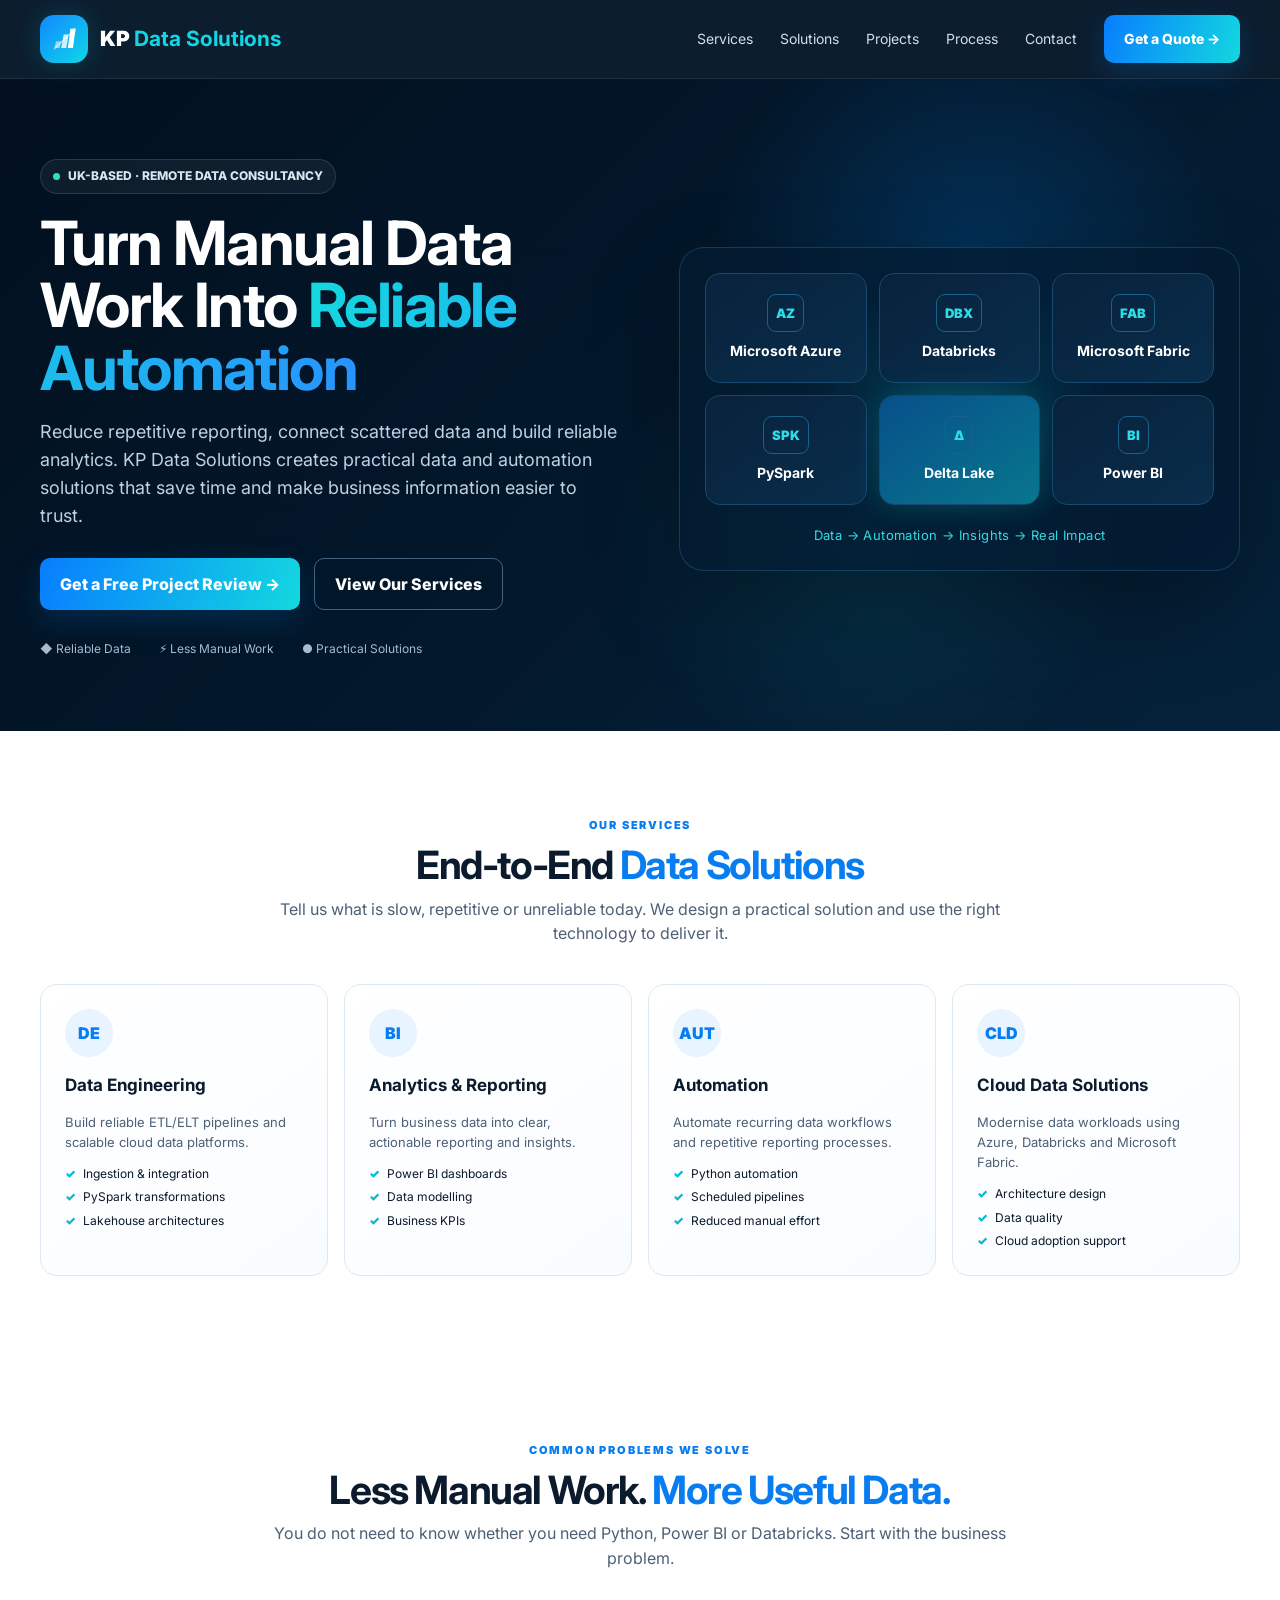
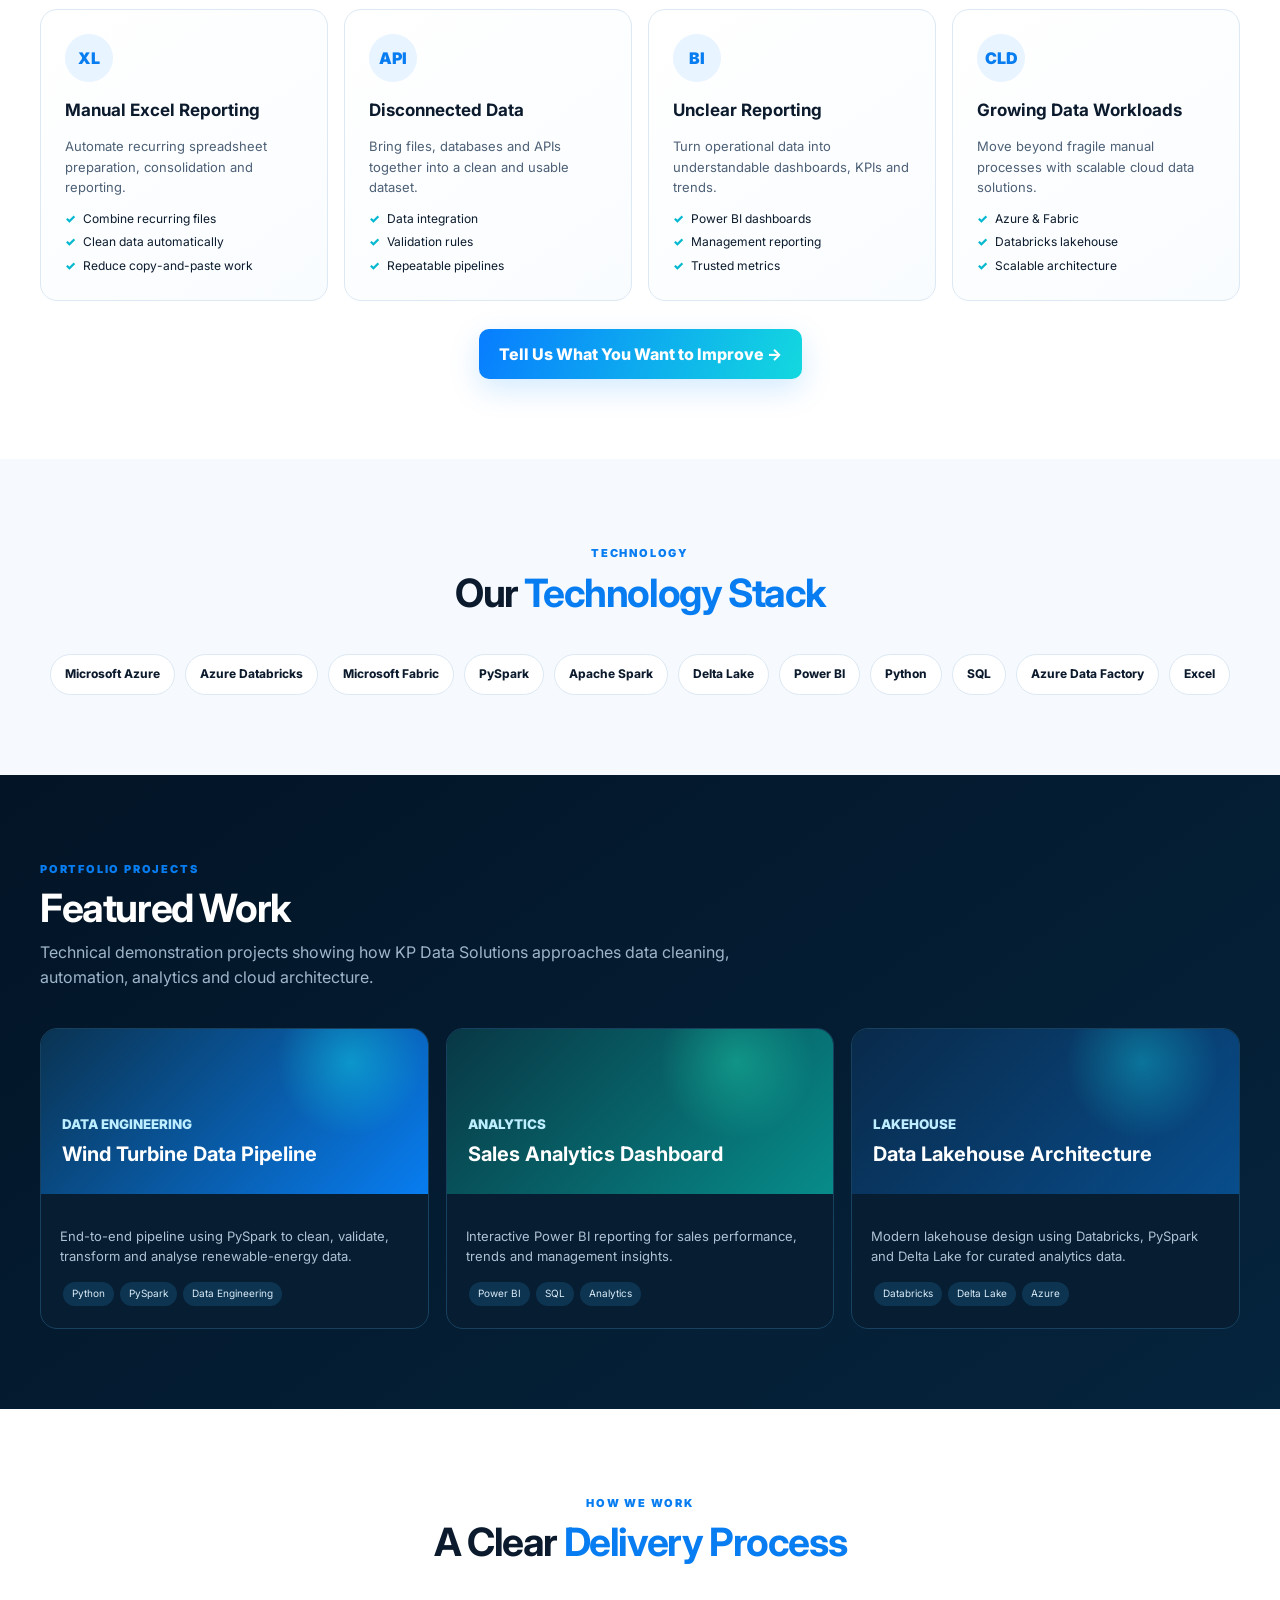
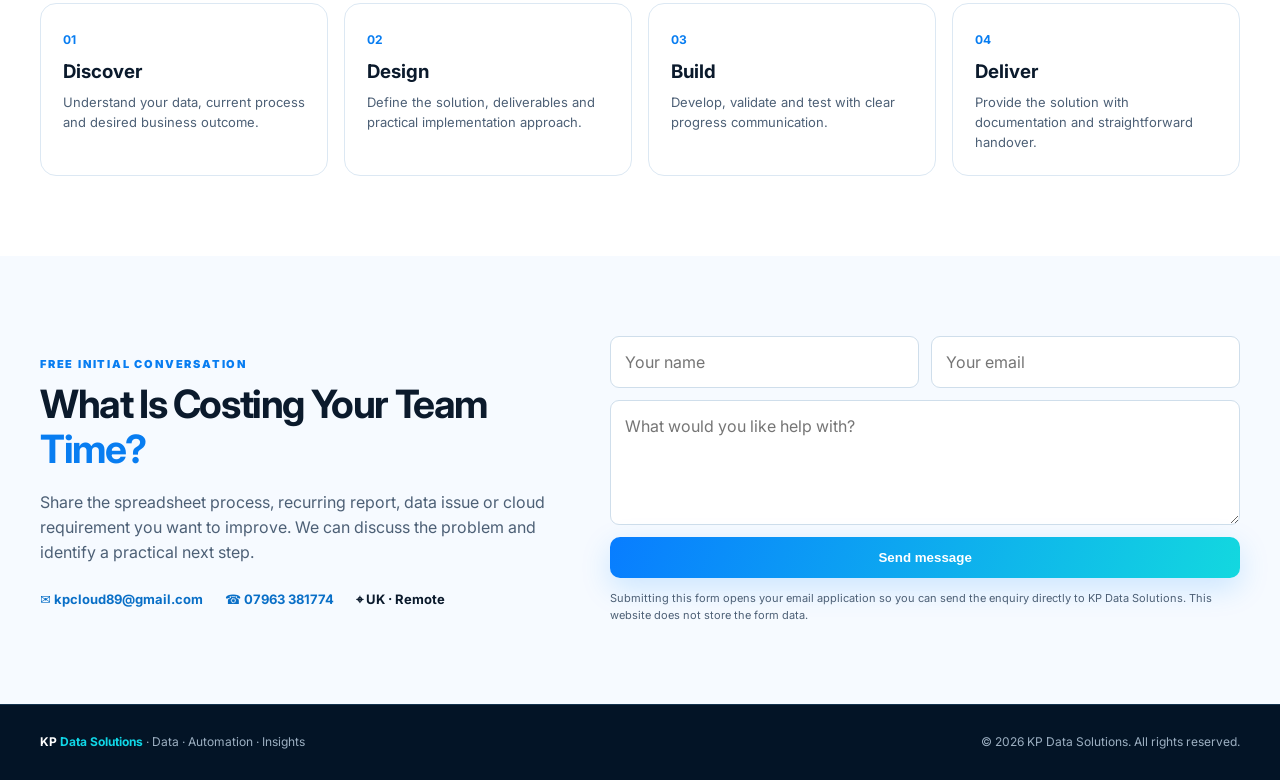
==== commit 5a694e97: "Add files via upload" ====
--- a/index.html
+++ b/index.html
@@ -1,31 +1,117 @@
 <!doctype html>
 <html lang="en">
 <head>
-<meta charset="utf-8"><meta name="viewport" content="width=device-width,initial-scale=1">
+<meta charset="utf-8">
+<meta name="viewport" content="width=device-width,initial-scale=1">
+<meta name="theme-color" content="#031426">
 <title>KP Data Solutions | Data Engineering, Analytics & Automation</title>
-<meta name="description" content="KP Data Solutions builds Power BI dashboards, Python automation and modern Azure, Microsoft Fabric and Databricks data solutions for growing businesses.">
+<meta name="description" content="KP Data Solutions provides Azure, Databricks, Microsoft Fabric, Power BI, PySpark, Python, SQL and data automation services.">
+<link rel="canonical" href="https://kornelius99.github.io/kp-data-solutions/">
+<link rel="icon" href="data:image/svg+xml,<svg xmlns='http://www.w3.org/2000/svg' viewBox='0 0 32 32'%3E%3Crect width='32' height='32' rx='8' fill='%23031426'/%3E%3Cpolygon points='4,25 9,25 11,18 6,18' fill='%2310d7e7' fill-opacity='.6'/%3E%3Cpolygon points='11,25 16,25 19,10 14,10' fill='%2310d7e7' fill-opacity='.85'/%3E%3Cpolygon points='18,25 23,25 27,4 22,4' fill='%2310d7e7'/%3E%3Cpath d='M4 26 L26 4' stroke='%2310d7e7' stroke-width='1.3' stroke-linecap='round' opacity='.5'/%3E%3C/svg%3E">
+<meta property="og:type" content="website">
+<meta property="og:site_name" content="KP Data Solutions">
+<meta property="og:title" content="KP Data Solutions | Data Engineering, Analytics &amp; Automation">
+<meta property="og:description" content="UK-based, remote data consultancy. Azure, Databricks, Microsoft Fabric, Power BI, PySpark, Python and SQL.">
+<meta property="og:url" content="https://kornelius99.github.io/kp-data-solutions/">
+<meta name="twitter:card" content="summary">
+<meta name="twitter:title" content="KP Data Solutions | Data Engineering, Analytics &amp; Automation">
+<meta name="twitter:description" content="UK-based, remote data consultancy. Azure, Databricks, Microsoft Fabric, Power BI, PySpark, Python and SQL.">
+<link rel="preconnect" href="https://fonts.googleapis.com">
+<link rel="preconnect" href="https://fonts.gstatic.com" crossorigin>
+<link rel="stylesheet" href="https://fonts.googleapis.com/css2?family=Inter:wght@400;600;700;800;900&amp;display=swap">
 <style>
-:root{--bg:#07111f;--panel:#0d1b2d;--ink:#102033;--muted:#65748a;--line:#dfe7f0;--blue:#2878ff;--cyan:#3ad7d1;--soft:#f4f8fc;--white:#fff;--shadow:0 20px 60px rgba(9,29,54,.12)}*{box-sizing:border-box}html{scroll-behavior:smooth}body{margin:0;font-family:Inter,ui-sans-serif,system-ui,-apple-system,"Segoe UI",Roboto,Arial,sans-serif;color:var(--ink);background:#fff;line-height:1.6}a{text-decoration:none;color:inherit}.wrap{width:min(1160px,calc(100% - 40px));margin:auto}.nav-wrap{position:sticky;top:0;z-index:30;background:rgba(7,17,31,.9);backdrop-filter:blur(14px);border-bottom:1px solid rgba(255,255,255,.08)}nav{height:72px;display:flex;align-items:center;justify-content:space-between;color:#fff}.brand{font-weight:850;font-size:20px;letter-spacing:-.5px;display:flex;align-items:center;gap:10px}.brand img{width:190px;height:58px;object-fit:contain;object-position:left center;display:block;background:#fff;border-radius:10px;padding:3px 8px}.brand b{color:var(--cyan)}.navlinks{display:flex;gap:25px;align-items:center;font-size:14px}.navlinks>a:not(.btn){color:#c8d4e4}.btn{display:inline-flex;align-items:center;justify-content:center;padding:12px 18px;border-radius:10px;background:var(--blue);color:#fff;font-weight:750;border:1px solid var(--blue);transition:.2s}.btn:hover{transform:translateY(-1px)}.btn.ghost{background:transparent;border-color:rgba(255,255,255,.22)}
-.hero{background:radial-gradient(circle at 80% 10%,rgba(40,120,255,.25),transparent 28%),radial-gradient(circle at 70% 80%,rgba(58,215,209,.12),transparent 25%),var(--bg);color:#fff;padding:90px 0 78px}.hero-grid{display:grid;grid-template-columns:1.08fr .92fr;gap:58px;align-items:center}.pill{display:inline-flex;gap:8px;align-items:center;padding:7px 11px;border-radius:999px;border:1px solid rgba(255,255,255,.14);background:rgba(255,255,255,.06);font-size:13px;color:#cfe0f5}.hero h1{font-size:60px;line-height:1.02;letter-spacing:-3px;margin:18px 0}.hero h1 span{background:linear-gradient(90deg,#75a9ff,#55e3dd);-webkit-background-clip:text;color:transparent}.hero p{font-size:19px;color:#b9c9dd;max-width:670px}.actions{display:flex;gap:12px;flex-wrap:wrap;margin-top:28px}.trust{display:flex;gap:24px;flex-wrap:wrap;margin-top:28px;color:#91a6bf;font-size:13px}.console{background:rgba(12,28,48,.85);border:1px solid rgba(255,255,255,.12);border-radius:22px;padding:18px;box-shadow:0 30px 80px rgba(0,0,0,.28)}.topdots{display:flex;gap:6px;margin-bottom:15px}.dot{width:8px;height:8px;border-radius:50%;background:#52657d}.pipeline{display:grid;gap:12px}.pipe-row{display:grid;grid-template-columns:1fr 36px 1fr;align-items:center}.node{background:#10243e;border:1px solid #203b5d;border-radius:12px;padding:14px}.node small{color:#7f9ab9}.node strong{display:block;margin-top:2px}.arrow{text-align:center;color:#4b8cff}.metrics{display:grid;grid-template-columns:repeat(3,1fr);gap:9px;margin-top:10px}.metric{padding:13px;background:#0a1a2e;border-radius:10px}.metric small{color:#7891ae}.metric strong{display:block;font-size:20px;color:#68e2db}
-section{padding:82px 0}.head{max-width:760px;margin-bottom:38px}.kicker{color:var(--blue);font-size:12px;font-weight:850;letter-spacing:1.2px;text-transform:uppercase}.head h2{font-size:40px;letter-spacing:-1.5px;line-height:1.15;margin:8px 0 10px}.head p{color:var(--muted);margin:0}.services{display:grid;grid-template-columns:repeat(3,1fr);gap:17px}.card{padding:24px;border:1px solid var(--line);border-radius:17px;background:#fff;transition:.2s}.card:hover{transform:translateY(-3px);box-shadow:var(--shadow)}.icon{width:44px;height:44px;border-radius:12px;background:#edf4ff;color:var(--blue);display:grid;place-items:center;font-size:12px;font-weight:900;margin-bottom:17px}.card h3{margin:0 0 7px}.card p{font-size:14px;color:var(--muted);margin:0}.stack{background:var(--soft)}.techs{display:flex;flex-wrap:wrap;gap:10px}.tech{padding:10px 14px;background:#fff;border:1px solid var(--line);border-radius:999px;font-size:13px;font-weight:700}.projects{display:grid;grid-template-columns:repeat(3,1fr);gap:18px}.project{border:1px solid var(--line);border-radius:18px;overflow:hidden}.art{height:175px;padding:22px;display:flex;align-items:flex-end;color:#fff;background:linear-gradient(135deg,#0a1b31,#2878ff)}.art.two{background:linear-gradient(135deg,#102c32,#19a79f)}.art.three{background:linear-gradient(135deg,#29142e,#8c52ff)}.project-body{padding:20px}.project-body p{font-size:14px;color:var(--muted)}.tags span{display:inline-block;padding:4px 8px;background:#eef3f8;border-radius:999px;font-size:11px;margin:3px 3px 0 0}.process{display:grid;grid-template-columns:repeat(4,1fr);gap:20px}.step{border-top:2px solid var(--line);padding-top:18px}.step b{color:var(--blue)}.step p{font-size:14px;color:var(--muted)}.cta{background:linear-gradient(135deg,#07111f,#102a4c);color:#fff;border-radius:24px;padding:44px;display:flex;justify-content:space-between;align-items:center;gap:25px}.cta h2{font-size:34px;margin:0 0 8px}.cta p{margin:0;color:#aebfd3}.contact{display:grid;grid-template-columns:.8fr 1.2fr;gap:55px}.contact p{color:var(--muted)}form{display:grid;gap:13px}.field{display:grid;gap:6px}label{font-size:13px;font-weight:750}input,select,textarea{font:inherit;padding:13px 14px;border:1px solid #d5dfeb;border-radius:9px;background:#fff}textarea{min-height:130px;resize:vertical}.note{font-size:12px;color:var(--muted)}footer{border-top:1px solid var(--line);padding:30px 0;color:var(--muted);font-size:13px}.foot{display:flex;justify-content:space-between;gap:20px}
-@media(max-width:900px){.navlinks>a:not(.btn){display:none}.hero-grid,.contact{grid-template-columns:1fr}.hero h1{font-size:48px}.console{order:-1}.services,.projects{grid-template-columns:1fr 1fr}.process{grid-template-columns:1fr 1fr}}@media(max-width:620px){.brand img{width:145px;height:50px}.wrap{width:min(100% - 28px,1160px)}.hero{padding-top:58px}.hero h1{font-size:39px;letter-spacing:-2px}.services,.projects,.process{grid-template-columns:1fr}.head h2{font-size:32px}.cta{display:block;padding:30px}.cta .btn{margin-top:18px}.metrics{grid-template-columns:1fr}.foot{display:block}}
+:root{--navy:#031426;--navy2:#061e36;--card:#082640;--cyan:#10d7e7;--blue:#1188ff;--ink:#0b1a2c;--muted:#4d6076;--line:#dce8f3;--soft:#f6faff;--white:#fff}
+*{box-sizing:border-box}html{scroll-behavior:smooth}section{scroll-margin-top:92px}@media(prefers-reduced-motion:reduce){html{scroll-behavior:auto}*,*:before,*:after{animation-duration:.01ms!important;transition-duration:.01ms!important}}a:focus-visible,button:focus-visible,input:focus-visible,textarea:focus-visible,label:focus-visible{outline:3px solid #2edce6;outline-offset:2px}.sr-only{position:absolute;width:1px;height:1px;padding:0;margin:-1px;overflow:hidden;clip:rect(0 0 0 0);white-space:nowrap;border:0}body{margin:0;font-family:Inter,ui-sans-serif,system-ui,-apple-system,"Segoe UI",Roboto,Arial,sans-serif;color:var(--ink);line-height:1.55;background:#fff}a{text-decoration:none;color:inherit}.wrap{width:min(1200px,calc(100% - 42px));margin:auto}
+.navbar{position:sticky;top:0;z-index:50;background:rgba(3,20,38,.96);backdrop-filter:blur(16px);border-bottom:1px solid rgba(255,255,255,.08)}nav{height:78px;display:flex;align-items:center;justify-content:space-between;color:#fff}.brand{display:flex;align-items:center;gap:12px;font-size:21px;font-weight:900}.mark{width:48px;height:48px;border-radius:14px;display:grid;place-items:center;background:linear-gradient(135deg,#1188ff,#10d7e7);font-weight:950;letter-spacing:-2px;box-shadow:0 0 30px rgba(16,215,231,.18)}.brand b{color:var(--cyan)}.links{display:flex;align-items:center;gap:27px;font-size:14px}.links>a:not(.btn){color:#d3deea}.btn{display:inline-flex;align-items:center;justify-content:center;padding:13px 20px;border-radius:10px;color:#fff;font-weight:800;background:linear-gradient(110deg,#087dff,#13d8df);border:0;transition:.2s;box-shadow:0 10px 30px rgba(0,139,255,.18)}.btn:hover{transform:translateY(-2px)}.btn.outline{background:transparent;border:1px solid #43617d;box-shadow:none}.nav-toggle{position:absolute;opacity:0;width:1px;height:1px}.nav-burger{display:none;flex-direction:column;justify-content:center;gap:5px;width:44px;height:44px;padding:10px;cursor:pointer;border:1px solid rgba(255,255,255,.18);border-radius:10px}.nav-burger span{display:block;height:2px;background:#fff;border-radius:2px}
+.hero{background:radial-gradient(circle at 76% 28%,rgba(0,143,255,.2),transparent 24%),radial-gradient(circle at 68% 70%,rgba(16,215,231,.12),transparent 26%),linear-gradient(135deg,#02101f,#03182c 55%,#05223b);color:#fff;padding:80px 0 72px;overflow:hidden}.hero-grid{display:grid;grid-template-columns:1.02fr .98fr;gap:55px;align-items:center}.pill{display:inline-flex;align-items:center;gap:8px;border:1px solid rgba(255,255,255,.12);background:rgba(255,255,255,.05);border-radius:999px;padding:7px 12px;font-size:12px;font-weight:800;color:#d9e5ef}.pill:before{content:"";width:7px;height:7px;background:#25e6b4;border-radius:50%}.hero h1{font-size:61px;line-height:1.03;letter-spacing:-1.6px;margin:18px 0}.hero h1 span{background:linear-gradient(90deg,#15d7df,#2794ff);-webkit-background-clip:text;color:transparent}.hero p{font-size:18px;color:#bfd0e1;max-width:650px}.actions{display:flex;gap:14px;flex-wrap:wrap;margin-top:28px}.trust{display:flex;gap:28px;flex-wrap:wrap;margin-top:30px;color:#a7bbce;font-size:12px}.visual{position:relative;border:1px solid rgba(74,177,255,.22);background:rgba(4,27,49,.72);border-radius:25px;padding:25px;box-shadow:0 35px 90px rgba(0,0,0,.3)}.visual:before{content:"";position:absolute;inset:18% 5%;background:radial-gradient(circle,rgba(16,215,231,.16),transparent 55%);filter:blur(12px)}.tech-grid{position:relative;display:grid;grid-template-columns:repeat(3,1fr);gap:12px}.tech{min-height:110px;border:1px solid #17496e;background:linear-gradient(145deg,#08223c,#092d4b);border-radius:15px;display:flex;flex-direction:column;align-items:center;justify-content:center;text-align:center;padding:12px}.tech .ico{font-size:13px;font-weight:950;color:#2edce6;border:1px solid #17628a;padding:8px;border-radius:9px;margin-bottom:8px}.tech strong{font-size:14px}.core{grid-column:2;background:linear-gradient(145deg,#07508a,#08768d);box-shadow:0 0 30px rgba(16,215,231,.16)}.flow{position:relative;text-align:center;color:#31dbe4;font-size:13px;margin-top:20px;letter-spacing:.4px}
+section{padding:80px 0}.head{text-align:center;max-width:780px;margin:0 auto 38px}.kicker{color:#087df1;text-transform:uppercase;font-size:11px;font-weight:900;letter-spacing:1.8px}.head h2{font-size:39px;line-height:1.15;letter-spacing:-1.4px;margin:7px 0 9px}.head h2 span{color:#087df1}.head p{color:var(--muted);margin:0}.services{display:grid;grid-template-columns:repeat(4,1fr);gap:16px}.service{border:1px solid var(--line);border-radius:17px;padding:24px;background:linear-gradient(145deg,#fff,#f9fcff);transition:.2s}.service:hover{transform:translateY(-4px);box-shadow:0 18px 50px rgba(10,39,68,.1)}.service-icon{width:48px;height:48px;border-radius:50%;display:grid;place-items:center;background:#e8f4ff;color:#087df1;font-weight:900;margin-bottom:15px}.service h3{margin:0 0 7px;font-size:17px}.service p{color:var(--muted);font-size:13px}.checks{display:grid;gap:5px;font-size:12px}.checks span:before{content:"✓";color:#06b9d1;font-weight:900;margin-right:7px}.stack{background:var(--soft)}.chips{display:flex;justify-content:center;flex-wrap:wrap;gap:10px}.chip{background:#fff;border:1px solid var(--line);border-radius:999px;padding:10px 14px;font-size:12px;font-weight:750}
+.work{background:linear-gradient(145deg,#031426,#05243d);color:#fff}.work .head{text-align:left;margin-left:0}.work .head p{color:#9fb5ca}.projects{display:grid;grid-template-columns:repeat(3,1fr);gap:17px}.project{border:1px solid #17415f;border-radius:17px;overflow:hidden;background:#061d32}.project-art{height:165px;padding:21px;display:flex;align-items:flex-end;background:radial-gradient(circle at 80% 20%,rgba(16,215,231,.45),transparent 22%),linear-gradient(135deg,#0a3351,#087df1)}.project-art.two{background:radial-gradient(circle at 75% 20%,rgba(34,230,183,.35),transparent 24%),linear-gradient(135deg,#083745,#078c8a)}.project-art.three{background:radial-gradient(circle at 75% 20%,rgba(16,215,231,.35),transparent 24%),linear-gradient(135deg,#092a4a,#084d8c)}.project-art small{font-weight:850;color:#bdeeff}.project-art h3{margin:3px 0;font-size:20px}.project-body{padding:19px}.project-body p{color:#afc2d3;font-size:13px}.tags span{display:inline-block;background:#0d3552;border-radius:999px;padding:4px 9px;font-size:10px;margin:3px;color:#d9eaf6}
+.process{display:grid;grid-template-columns:repeat(4,1fr);gap:16px}.step{border:1px solid var(--line);border-radius:16px;padding:22px}.step b{color:#087df1;font-size:12px}.step h3{margin:6px 0}.step p{margin:0;color:var(--muted);font-size:13px}
+.contact{display:grid;grid-template-columns:.9fr 1.1fr;gap:55px;align-items:center}.contact .head{text-align:left;margin:0 0 18px}.contact p{color:var(--muted)}.details{display:flex;gap:22px;flex-wrap:wrap;margin-top:25px;font-size:13px;font-weight:700}.details a{color:#096fc7}form{display:grid;grid-template-columns:1fr 1fr;gap:12px}.full{grid-column:1/-1}input,textarea{width:100%;font:inherit;padding:13px 14px;border:1px solid #cfdeeb;border-radius:9px;outline:none;background:#fff}input:focus,textarea:focus{border-color:#2f9cff;box-shadow:0 0 0 3px rgba(17,136,255,.09)}textarea{min-height:125px;resize:vertical}.note{font-size:11px;color:#78899a;margin:0}
+footer{background:#031426;color:#9db0c2;border-top:1px solid #14334e;padding:28px 0}.foot{display:flex;justify-content:space-between;align-items:center;gap:20px;font-size:12px}.foot strong{color:#fff}.foot strong b{color:var(--cyan)}
+@media(max-width:950px){.hero-grid,.contact{grid-template-columns:1fr}.services{grid-template-columns:1fr 1fr}.projects{grid-template-columns:1fr 1fr}.process{grid-template-columns:1fr 1fr}.hero h1{font-size:49px}.visual{order:-1}
+.nav-burger{display:flex}.links{position:absolute;top:100%;left:0;right:0;flex-direction:column;align-items:stretch;gap:0;background:#031426;border-bottom:1px solid rgba(255,255,255,.1);padding:8px 21px 18px;display:none}.nav-toggle:checked~.links{display:flex}.links>a{padding:13px 2px;border-bottom:1px solid rgba(255,255,255,.07)}.links .btn{margin-top:12px;border-bottom:0}.navbar{position:sticky}nav{position:relative}}
+@media(max-width:620px){.wrap{width:min(100% - 28px,1200px)}nav{height:70px}.mark{width:42px;height:42px}.brand{font-size:17px}.links .btn{font-size:11px;padding:10px 12px}.hero{padding:52px 0}.hero h1{font-size:39px;letter-spacing:-1px}.tech-grid{grid-template-columns:1fr 1fr}.core{grid-column:auto}.services,.projects,.process{grid-template-columns:1fr}.head h2{font-size:31px}form{grid-template-columns:1fr}.full{grid-column:auto}.foot{display:block}.foot div+div{margin-top:8px}}
 </style>
-</head><body>
-<div class="nav-wrap"><nav class="wrap"><a class="brand" href="#top" aria-label="KP Data Solutions home"><img src="logo.png" alt="KP Data Solutions"></a><div class="navlinks"><a href="#services">Services</a><a href="#work">Projects</a><a href="#process">Process</a><a href="#contact" class="btn">Get a quote</a></div></nav></div>
+</head>
+<body>
+<header class="navbar"><nav class="wrap">
+<a class="brand" href="#top"><span class="mark"><svg width="27" height="27" viewBox="0 0 32 32" aria-hidden="true" focusable="false"><polygon points="4,26 10,26 12,18 6,18" fill="#fff" fill-opacity=".55"/><polygon points="12,26 18,26 21,10 15,10" fill="#fff" fill-opacity=".8"/><polygon points="20,26 26,26 29,4 23,4" fill="#fff"/><path d="M4 27 L28 4" stroke="#fff" stroke-width="1.4" stroke-linecap="round" fill="none" opacity=".55"/><path d="M23 4 L28.5 3.3 L27.8 8.8" stroke="#fff" stroke-width="1.4" stroke-linecap="round" stroke-linejoin="round" fill="none" opacity=".85"/></svg></span><span>KP <b>Data Solutions</b></span></a>
+<input class="nav-toggle" type="checkbox" id="nav-toggle" aria-label="Open menu">
+<label class="nav-burger" for="nav-toggle" tabindex="0"><span></span><span></span><span></span></label>
+<div class="links"><a href="#services">Services</a><a href="#solutions">Solutions</a><a href="#projects">Projects</a><a href="#process">Process</a><a href="#contact">Contact</a><a class="btn" href="#contact">Get a Quote →</a></div>
+</nav></header>
+
 <main id="top">
-<section class="hero"><div class="wrap hero-grid"><div><div class="pill">● UK-based · Remote data consultancy</div><h1>Build better data. <span>Automate the work.</span></h1><p>Modern data engineering, analytics and automation for growing businesses — from Power BI and Python to Azure, Microsoft Fabric and Databricks.</p><div class="actions"><a class="btn" href="#contact">Discuss a project</a><a class="btn ghost" href="#services">Explore services</a></div><div class="trust"><span>✓ Flexible project delivery</span><span>✓ Cloud & analytics expertise</span><span>✓ Clear handover</span></div></div><div class="console"><div class="topdots"><i class="dot"></i><i class="dot"></i><i class="dot"></i></div><div class="pipeline"><div class="pipe-row"><div class="node"><small>INGEST</small><strong>APIs · SQL · Files</strong></div><div class="arrow">→</div><div class="node"><small>PROCESS</small><strong>Databricks · PySpark</strong></div></div><div class="pipe-row"><div class="node"><small>STORE</small><strong>Delta · Lakehouse</strong></div><div class="arrow">→</div><div class="node"><small>INSIGHT</small><strong>Power BI · Fabric</strong></div></div></div><div class="metrics"><div class="metric"><small>Pipeline</small><strong>Healthy</strong></div><div class="metric"><small>Data quality</small><strong>99.8%</strong></div><div class="metric"><small>Refresh</small><strong>Automated</strong></div></div></div></div></section>
-<section id="services"><div class="wrap"><div class="head"><span class="kicker">Services</span><h2>From messy data to reliable business insight.</h2><p>Focused solutions for reporting, automation and modern cloud data platforms.</p></div><div class="services">
-<article class="card"><div class="icon">DBX</div><h3>Azure Databricks</h3><p>ETL/ELT pipelines, PySpark transformations, Delta Lake and lakehouse solutions for scalable data workloads.</p></article>
-<article class="card"><div class="icon">AZ</div><h3>Azure & Microsoft Fabric</h3><p>Cloud ingestion, orchestration, lakehouse architecture and analytics solutions using the Microsoft data stack.</p></article>
-<article class="card"><div class="icon">BI</div><h3>Power BI Dashboards</h3><p>Clear management dashboards for sales, finance, operations and KPI reporting.</p></article>
-<article class="card"><div class="icon">PY</div><h3>Python Automation</h3><p>Automate recurring reports, file processing, validation and repetitive business workflows.</p></article>
-<article class="card"><div class="icon">SQL</div><h3>SQL & Data Engineering</h3><p>Data modelling, transformations, quality checks and integration across databases and business systems.</p></article>
-<article class="card"><div class="icon">XL</div><h3>Excel & Reporting Automation</h3><p>Replace manual spreadsheet work with repeatable, maintainable automated reporting.</p></article>
+<section class="hero"><div class="wrap hero-grid">
+<div>
+<div class="pill">UK-BASED · REMOTE DATA CONSULTANCY</div>
+<h1>Turn Manual Data Work Into <span>Reliable Automation</span></h1>
+<p>Reduce repetitive reporting, connect scattered data and build reliable analytics. KP Data Solutions creates practical data and automation solutions that save time and make business information easier to trust.</p>
+<div class="actions"><a class="btn" href="#contact">Get a Free Project Review →</a><a class="btn outline" href="#services">View Our Services</a></div>
+<div class="trust"><span>◆ Reliable Data</span><span>⚡ Less Manual Work</span><span>● Practical Solutions</span></div>
+</div>
+<div class="visual">
+<div class="tech-grid">
+<div class="tech"><span class="ico">AZ</span><strong>Microsoft Azure</strong></div>
+<div class="tech"><span class="ico">DBX</span><strong>Databricks</strong></div>
+<div class="tech"><span class="ico">FAB</span><strong>Microsoft Fabric</strong></div>
+<div class="tech"><span class="ico">SPK</span><strong>PySpark</strong></div>
+<div class="tech core"><span class="ico">Δ</span><strong>Delta Lake</strong></div>
+<div class="tech"><span class="ico">BI</span><strong>Power BI</strong></div>
+</div>
+<div class="flow">Data → Automation → Insights → Real Impact</div>
+</div>
+</div></section>
+
+<section id="services"><div class="wrap">
+<div class="head"><span class="kicker">Our Services</span><h2>End-to-End <span>Data Solutions</span></h2><p>Tell us what is slow, repetitive or unreliable today. We design a practical solution and use the right technology to deliver it.</p></div>
+<div class="services">
+<article class="service"><div class="service-icon">DE</div><h3>Data Engineering</h3><p>Build reliable ETL/ELT pipelines and scalable cloud data platforms.</p><div class="checks"><span>Ingestion & integration</span><span>PySpark transformations</span><span>Lakehouse architectures</span></div></article>
+<article class="service"><div class="service-icon">BI</div><h3>Analytics & Reporting</h3><p>Turn business data into clear, actionable reporting and insights.</p><div class="checks"><span>Power BI dashboards</span><span>Data modelling</span><span>Business KPIs</span></div></article>
+<article class="service"><div class="service-icon">AUT</div><h3>Automation</h3><p>Automate recurring data workflows and repetitive reporting processes.</p><div class="checks"><span>Python automation</span><span>Scheduled pipelines</span><span>Reduced manual effort</span></div></article>
+<article class="service"><div class="service-icon">CLD</div><h3>Cloud Data Solutions</h3><p>Modernise data workloads using Azure, Databricks and Microsoft Fabric.</p><div class="checks"><span>Architecture design</span><span>Data quality</span><span>Cloud adoption support</span></div></article>
 </div></div></section>
-<section class="stack"><div class="wrap"><div class="head"><span class="kicker">Technology</span><h2>Modern tools, practical delivery.</h2></div><div class="techs"><span class="tech">Azure Databricks</span><span class="tech">PySpark</span><span class="tech">Apache Spark</span><span class="tech">Delta Lake</span><span class="tech">Microsoft Fabric</span><span class="tech">Azure Data Factory</span><span class="tech">Power BI</span><span class="tech">Python</span><span class="tech">SQL</span><span class="tech">Excel</span><span class="tech">Git / GitHub</span></div></div></section>
-<section id="work"><div class="wrap"><div class="head"><span class="kicker">Portfolio</span><h2>Example solutions.</h2><p>Demonstration projects showing the type of work KP Data Solutions can deliver.</p></div><div class="projects"><article class="project"><div class="art"><div><small>ANALYTICS</small><h3>Executive Sales Dashboard</h3></div></div><div class="project-body"><p>Clean and model sales data into an interactive Power BI view of revenue, margin and performance.</p><div class="tags"><span>Power BI</span><span>SQL</span><span>Data Modelling</span></div></div></article><article class="project"><div class="art two"><div><small>AUTOMATION</small><h3>Automated Reporting Pipeline</h3></div></div><div class="project-body"><p>Combine recurring files, validate records, calculate KPIs and produce consistent reports automatically.</p><div class="tags"><span>Python</span><span>Excel</span><span>Automation</span></div></div></article><article class="project"><div class="art three"><div><small>DATA ENGINEERING</small><h3>Databricks Lakehouse Pipeline</h3></div></div><div class="project-body"><p>Ingest raw data, transform with PySpark, apply quality checks and publish curated Delta datasets for analytics.</p><div class="tags"><span>Databricks</span><span>PySpark</span><span>Delta Lake</span></div></div></article></div></div></section>
-<section id="process" class="stack"><div class="wrap"><div class="head"><span class="kicker">How it works</span><h2>Simple process. Clear scope.</h2></div><div class="process"><div class="step"><b>01</b><h3>Discover</h3><p>Understand the current process, pain point and desired outcome.</p></div><div class="step"><b>02</b><h3>Scope</h3><p>Agree deliverables, timeline and project price before development.</p></div><div class="step"><b>03</b><h3>Build</h3><p>Develop, test and review the solution with clear progress updates.</p></div><div class="step"><b>04</b><h3>Handover</h3><p>Deliver the solution with straightforward documentation and guidance.</p></div></div></div></section>
-<section><div class="wrap"><div class="cta"><div><h2>Have a data problem worth automating?</h2><p>Tell KP Data Solutions what you're doing today and what you want to improve.</p></div><a class="btn" href="#contact">Request a quote</a></div></div></section>
-<section id="contact"><div class="wrap contact"><div><div class="head"><span class="kicker">Contact</span><h2>Let's discuss your project.</h2></div><p>Share the task, tools or data you're currently using and the result you'd like to achieve.</p><p><strong>KP Data Solutions</strong><br>Data Engineering · Analytics · Automation<br>United Kingdom · Remote</p><p><strong>Email:</strong> <a href="mailto:kpcloud89@gmail.com">kpcloud89@gmail.com</a><br><strong>Phone:</strong> <a href="tel:+447963381774">07963 381774</a></p></div><form action="mailto:kpcloud89@gmail.com" method="post" enctype="text/plain"><div class="field"><label>Name</label><input required placeholder="Your name"></div><div class="field"><label>Email</label><input type="email" required placeholder="you@company.com"></div><div class="field"><label>Service</label><select><option>Azure Databricks / PySpark</option><option>Azure / Microsoft Fabric</option><option>Power BI dashboard</option><option>Python / Excel automation</option><option>SQL / data engineering</option><option>Not sure yet</option></select></div><div class="field"><label>Project details</label><textarea required placeholder="Tell me about the problem you'd like to solve..."></textarea></div><button class="btn" type="submit">Send enquiry</button><span class="note">This opens your email app. A hosted form backend can be connected later.</span></form></div></section>
-</main><footer><div class="wrap foot"><span>© 2026 KP Data Solutions. All rights reserved.</span><span>Data Engineering · Analytics · Automation</span></div></footer>
-</body></html>
+
+<section id="solutions"><div class="wrap">
+<div class="head"><span class="kicker">Common Problems We Solve</span><h2>Less Manual Work. <span>More Useful Data.</span></h2><p>You do not need to know whether you need Python, Power BI or Databricks. Start with the business problem.</p></div>
+<div class="services">
+<article class="service"><div class="service-icon">XL</div><h3>Manual Excel Reporting</h3><p>Automate recurring spreadsheet preparation, consolidation and reporting.</p><div class="checks"><span>Combine recurring files</span><span>Clean data automatically</span><span>Reduce copy-and-paste work</span></div></article>
+<article class="service"><div class="service-icon">API</div><h3>Disconnected Data</h3><p>Bring files, databases and APIs together into a clean and usable dataset.</p><div class="checks"><span>Data integration</span><span>Validation rules</span><span>Repeatable pipelines</span></div></article>
+<article class="service"><div class="service-icon">BI</div><h3>Unclear Reporting</h3><p>Turn operational data into understandable dashboards, KPIs and trends.</p><div class="checks"><span>Power BI dashboards</span><span>Management reporting</span><span>Trusted metrics</span></div></article>
+<article class="service"><div class="service-icon">CLD</div><h3>Growing Data Workloads</h3><p>Move beyond fragile manual processes with scalable cloud data solutions.</p><div class="checks"><span>Azure & Fabric</span><span>Databricks lakehouse</span><span>Scalable architecture</span></div></article>
+</div>
+<div style="text-align:center;margin-top:28px"><a class="btn" href="#contact">Tell Us What You Want to Improve →</a></div>
+</div></section>
+
+<section class="stack"><div class="wrap"><div class="head"><span class="kicker">Technology</span><h2>Our <span>Technology Stack</span></h2></div><div class="chips"><span class="chip">Microsoft Azure</span><span class="chip">Azure Databricks</span><span class="chip">Microsoft Fabric</span><span class="chip">PySpark</span><span class="chip">Apache Spark</span><span class="chip">Delta Lake</span><span class="chip">Power BI</span><span class="chip">Python</span><span class="chip">SQL</span><span class="chip">Azure Data Factory</span><span class="chip">Excel</span></div></div></section>
+
+<section class="work" id="projects"><div class="wrap">
+<div class="head"><span class="kicker">Portfolio Projects</span><h2>Featured Work</h2><p>Technical demonstration projects showing how KP Data Solutions approaches data cleaning, automation, analytics and cloud architecture.</p></div>
+<div class="projects">
+<article class="project"><div class="project-art"><div><small>DATA ENGINEERING</small><h3>Wind Turbine Data Pipeline</h3></div></div><div class="project-body"><p>End-to-end pipeline using PySpark to clean, validate, transform and analyse renewable-energy data.</p><div class="tags"><span>Python</span><span>PySpark</span><span>Data Engineering</span></div></div></article>
+<article class="project"><div class="project-art two"><div><small>ANALYTICS</small><h3>Sales Analytics Dashboard</h3></div></div><div class="project-body"><p>Interactive Power BI reporting for sales performance, trends and management insights.</p><div class="tags"><span>Power BI</span><span>SQL</span><span>Analytics</span></div></div></article>
+<article class="project"><div class="project-art three"><div><small>LAKEHOUSE</small><h3>Data Lakehouse Architecture</h3></div></div><div class="project-body"><p>Modern lakehouse design using Databricks, PySpark and Delta Lake for curated analytics data.</p><div class="tags"><span>Databricks</span><span>Delta Lake</span><span>Azure</span></div></div></article>
+</div></div></section>
+
+<section id="process"><div class="wrap"><div class="head"><span class="kicker">How We Work</span><h2>A Clear <span>Delivery Process</span></h2></div>
+<div class="process"><div class="step"><b>01</b><h3>Discover</h3><p>Understand your data, current process and desired business outcome.</p></div><div class="step"><b>02</b><h3>Design</h3><p>Define the solution, deliverables and practical implementation approach.</p></div><div class="step"><b>03</b><h3>Build</h3><p>Develop, validate and test with clear progress communication.</p></div><div class="step"><b>04</b><h3>Deliver</h3><p>Provide the solution with documentation and straightforward handover.</p></div></div>
+</div></section>
+
+<section class="stack" id="contact"><div class="wrap contact">
+<div><div class="head"><span class="kicker">Free Initial Conversation</span><h2>What Is Costing Your Team <span>Time?</span></h2></div><p>Share the spreadsheet process, recurring report, data issue or cloud requirement you want to improve. We can discuss the problem and identify a practical next step.</p><div class="details"><a href="mailto:kpcloud89@gmail.com">✉ kpcloud89@gmail.com</a><a href="tel:+447963381774">☎ 07963 381774</a><span>⌖ UK · Remote</span></div></div>
+<form action="mailto:kpcloud89@gmail.com" method="post" enctype="text/plain">
+<label class="sr-only" for="f-name">Your name</label><input id="f-name" name="name" autocomplete="name" required placeholder="Your name">
+<label class="sr-only" for="f-email">Your email</label><input id="f-email" type="email" name="email" autocomplete="email" required placeholder="Your email">
+<label class="sr-only" for="f-message">Your message</label><textarea id="f-message" class="full" name="message" required placeholder="What would you like help with?"></textarea>
+<button class="btn full" type="submit">Send message</button>
+<p class="note full">Submitting this form opens your email application so you can send the enquiry directly to KP Data Solutions. This website does not store the form data.</p>
+</form>
+</div></section>
+</main>
+
+<footer><div class="wrap foot"><div><strong>KP <b>Data Solutions</b></strong> · Data · Automation · Insights</div><div>© 2026 KP Data Solutions. All rights reserved.</div></div></footer>
+<script type="application/ld+json">
+{"@context":"https://schema.org","@type":"ProfessionalService","name":"KP Data Solutions","description":"UK-based remote data consultancy specialising in data engineering, analytics and automation.","url":"https://kornelius99.github.io/kp-data-solutions/","email":"kpcloud89@gmail.com","telephone":"+447963381774","areaServed":"GB","address":{"@type":"PostalAddress","addressCountry":"GB"},"knowsAbout":["Microsoft Azure","Databricks","Microsoft Fabric","PySpark","Delta Lake","Power BI","Python","SQL"]}
+</script>
+</body></html>
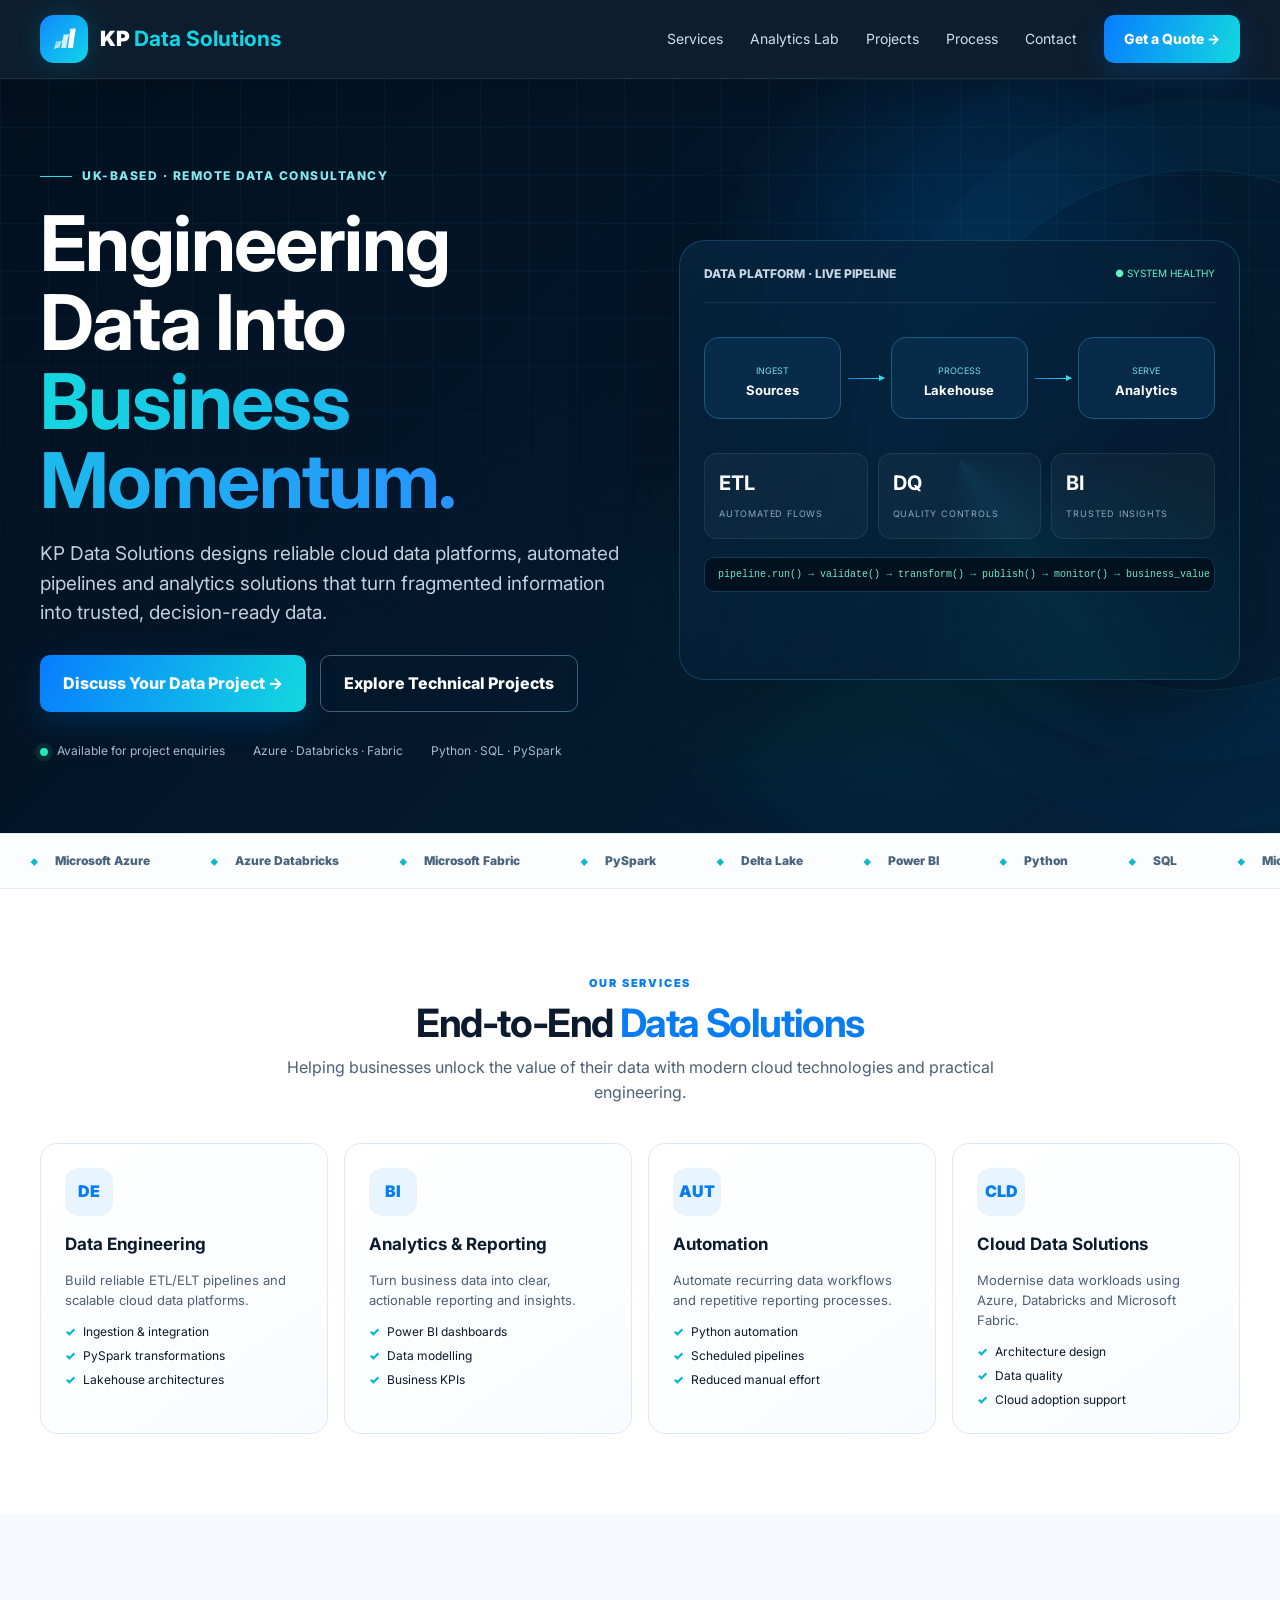
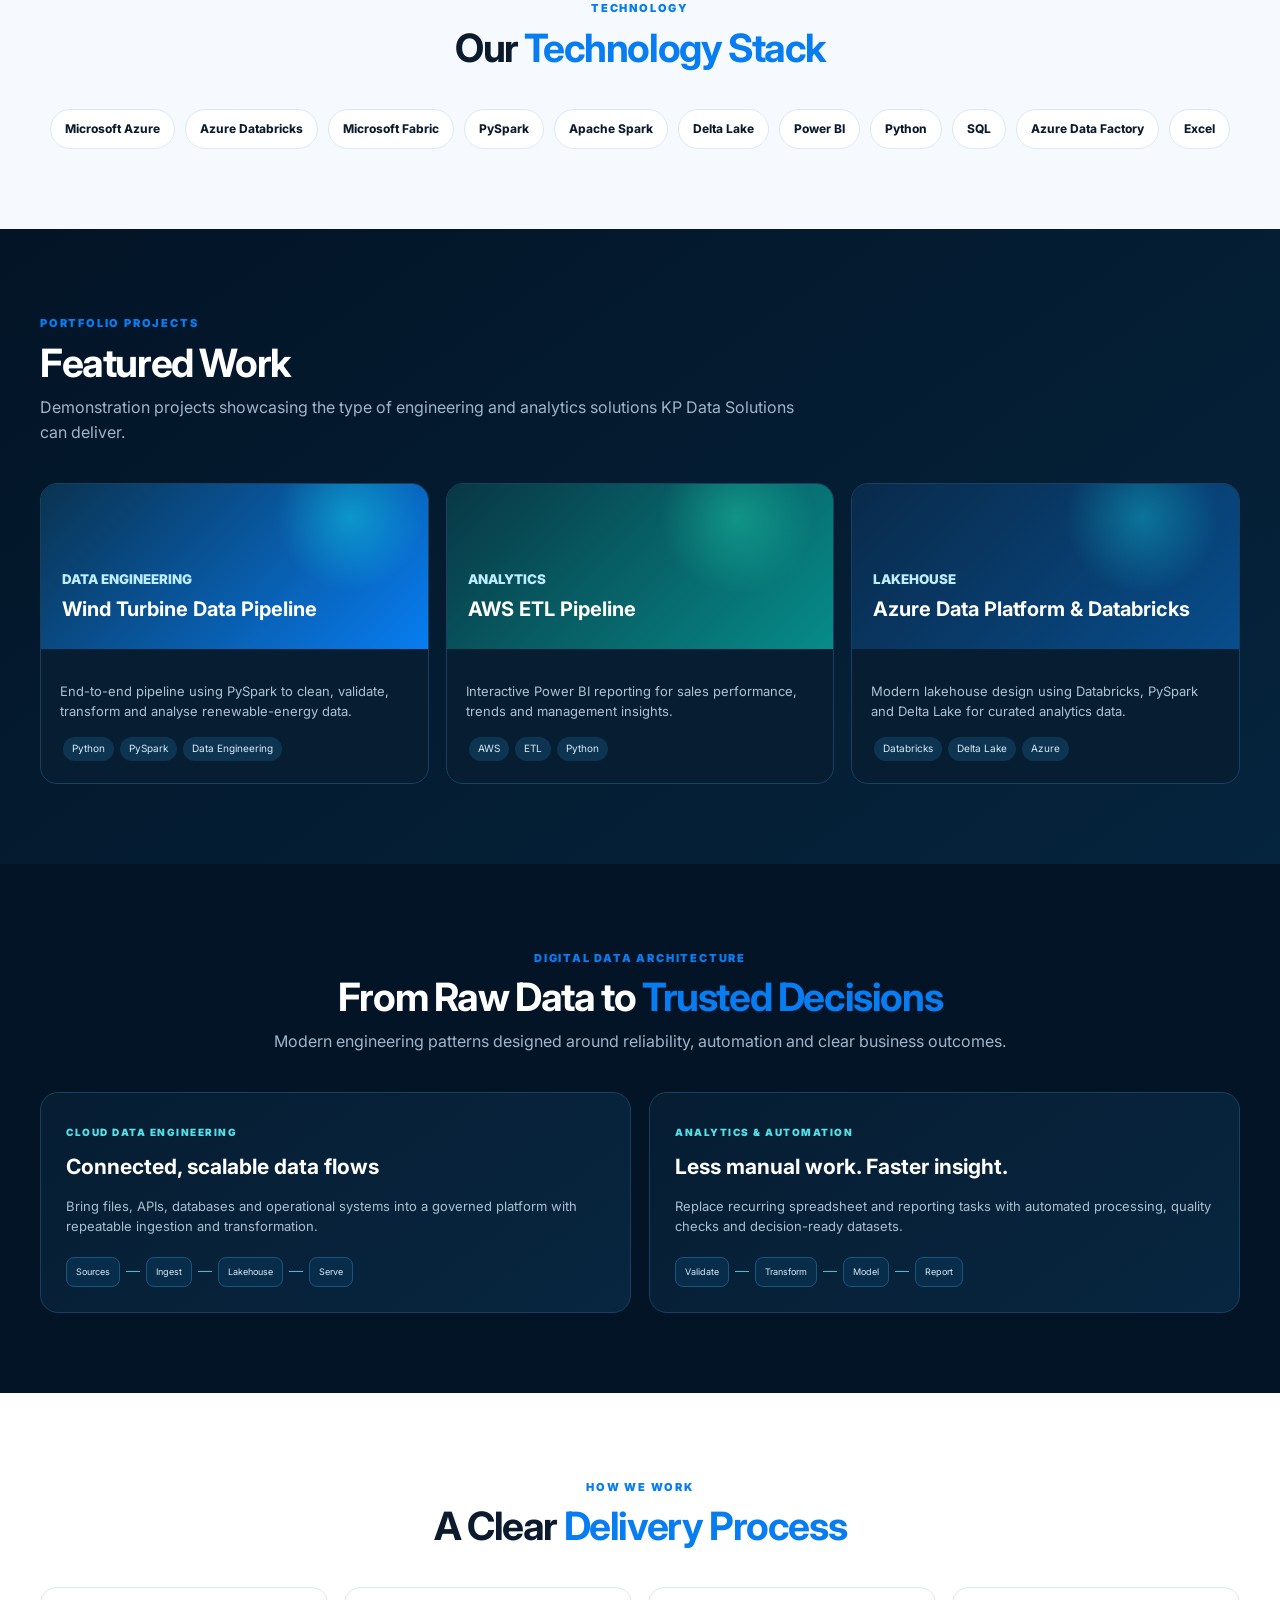
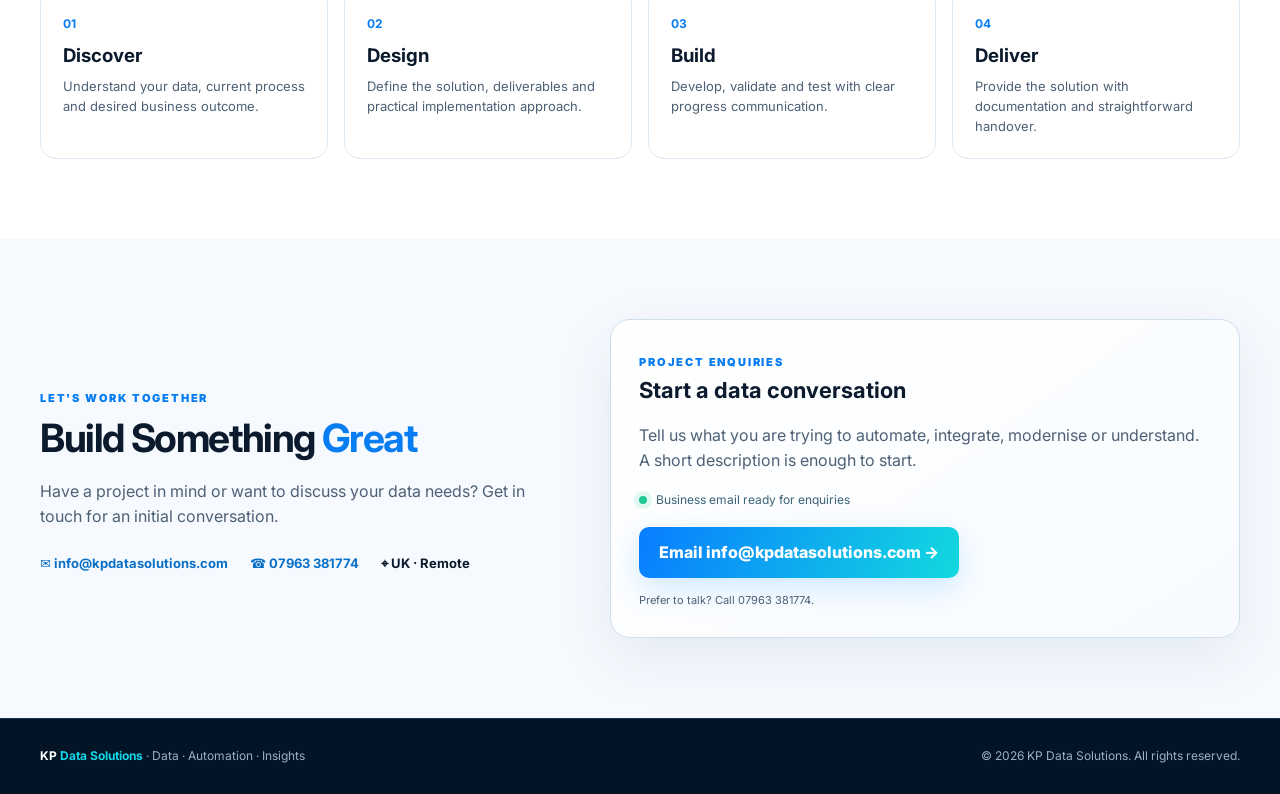
==== commit 1b656d3d: "Add files via upload" ====
--- a/index.html
+++ b/index.html
@@ -6,14 +6,14 @@
 <meta name="theme-color" content="#031426">
 <title>KP Data Solutions | Data Engineering, Analytics & Automation</title>
 <meta name="description" content="KP Data Solutions provides Azure, Databricks, Microsoft Fabric, Power BI, PySpark, Python, SQL and data automation services.">
-<link rel="canonical" href="https://kornelius99.github.io/kp-data-solutions/">
+<link rel="canonical" href="https://www.kpdatasolutions.com/">
 <link rel="icon" href="data:image/svg+xml,<svg xmlns='http://www.w3.org/2000/svg' viewBox='0 0 32 32'%3E%3Crect width='32' height='32' rx='8' fill='%23031426'/%3E%3Cpolygon points='4,25 9,25 11,18 6,18' fill='%2310d7e7' fill-opacity='.6'/%3E%3Cpolygon points='11,25 16,25 19,10 14,10' fill='%2310d7e7' fill-opacity='.85'/%3E%3Cpolygon points='18,25 23,25 27,4 22,4' fill='%2310d7e7'/%3E%3Cpath d='M4 26 L26 4' stroke='%2310d7e7' stroke-width='1.3' stroke-linecap='round' opacity='.5'/%3E%3C/svg%3E">
 <meta property="og:type" content="website">
 <meta property="og:site_name" content="KP Data Solutions">
 <meta property="og:title" content="KP Data Solutions | Data Engineering, Analytics &amp; Automation">
 <meta property="og:description" content="UK-based, remote data consultancy. Azure, Databricks, Microsoft Fabric, Power BI, PySpark, Python and SQL.">
-<meta property="og:url" content="https://kornelius99.github.io/kp-data-solutions/">
-<meta name="twitter:card" content="summary">
+<meta property="og:url" content="https://www.kpdatasolutions.com/">
+<meta name="twitter:card" content="summary_large_image">
 <meta name="twitter:title" content="KP Data Solutions | Data Engineering, Analytics &amp; Automation">
 <meta name="twitter:description" content="UK-based, remote data consultancy. Azure, Databricks, Microsoft Fabric, Power BI, PySpark, Python and SQL.">
 <link rel="preconnect" href="https://fonts.googleapis.com">
@@ -32,6 +32,13 @@
 @media(max-width:950px){.hero-grid,.contact{grid-template-columns:1fr}.services{grid-template-columns:1fr 1fr}.projects{grid-template-columns:1fr 1fr}.process{grid-template-columns:1fr 1fr}.hero h1{font-size:49px}.visual{order:-1}
 .nav-burger{display:flex}.links{position:absolute;top:100%;left:0;right:0;flex-direction:column;align-items:stretch;gap:0;background:#031426;border-bottom:1px solid rgba(255,255,255,.1);padding:8px 21px 18px;display:none}.nav-toggle:checked~.links{display:flex}.links>a{padding:13px 2px;border-bottom:1px solid rgba(255,255,255,.07)}.links .btn{margin-top:12px;border-bottom:0}.navbar{position:sticky}nav{position:relative}}
 @media(max-width:620px){.wrap{width:min(100% - 28px,1200px)}nav{height:70px}.mark{width:42px;height:42px}.brand{font-size:17px}.links .btn{font-size:11px;padding:10px 12px}.hero{padding:52px 0}.hero h1{font-size:39px;letter-spacing:-1px}.tech-grid{grid-template-columns:1fr 1fr}.core{grid-column:auto}.services,.projects,.process{grid-template-columns:1fr}.head h2{font-size:31px}form{grid-template-columns:1fr}.full{grid-column:auto}.foot{display:block}.foot div+div{margin-top:8px}}
+
+/* Digital experience layer */
+body{overflow-x:hidden}.navbar{box-shadow:0 8px 30px rgba(0,0,0,.12)}.hero{position:relative;min-height:720px;display:flex;align-items:center}.hero:before{content:"";position:absolute;inset:0;background-image:linear-gradient(rgba(53,173,255,.055) 1px,transparent 1px),linear-gradient(90deg,rgba(53,173,255,.055) 1px,transparent 1px);background-size:48px 48px;mask-image:linear-gradient(to bottom,#000 15%,transparent 90%);pointer-events:none}.hero:after{content:"";position:absolute;width:520px;height:520px;border:1px solid rgba(16,215,231,.12);border-radius:50%;right:-180px;top:90px;box-shadow:0 0 0 70px rgba(16,215,231,.025),0 0 0 140px rgba(17,136,255,.02);pointer-events:none}.hero .wrap{position:relative;z-index:2}.eyebrow-line{display:inline-flex;align-items:center;gap:10px;color:#83eaf0;font-size:12px;font-weight:800;letter-spacing:1.5px;text-transform:uppercase}.eyebrow-line i{width:32px;height:1px;background:#2edce6}.hero h1{font-size:clamp(48px,6vw,78px);max-width:800px}.hero p{font-size:19px;max-width:690px}.hero .btn{padding:15px 23px}.signal{display:flex;align-items:center;gap:9px}.signal-dot{width:8px;height:8px;border-radius:50%;background:#25e6b4;box-shadow:0 0 0 5px rgba(37,230,180,.1);animation:pulse 2s infinite}@keyframes pulse{50%{box-shadow:0 0 0 10px rgba(37,230,180,0)}}.data-panel{position:relative;min-height:440px;border:1px solid rgba(80,188,255,.22);background:linear-gradient(145deg,rgba(7,37,64,.82),rgba(3,22,41,.72));border-radius:26px;padding:24px;box-shadow:0 40px 100px rgba(0,0,0,.34);backdrop-filter:blur(16px);overflow:hidden}.data-panel:before{content:"";position:absolute;inset:-50%;background:conic-gradient(from 90deg,transparent,rgba(16,215,231,.08),transparent 30%);animation:spin 12s linear infinite}@keyframes spin{to{transform:rotate(360deg)}}.panel-top,.pipeline,.mini-metrics{position:relative;z-index:1}.panel-top{display:flex;justify-content:space-between;align-items:center;padding-bottom:18px;border-bottom:1px solid rgba(255,255,255,.08)}.panel-title{font-size:12px;color:#c7d7e5;font-weight:800}.panel-live{font-size:10px;color:#65f0c7}.pipeline{display:grid;grid-template-columns:1fr 36px 1fr 36px 1fr;align-items:center;gap:7px;margin:34px 0}.node{border:1px solid #1b5b82;background:rgba(8,45,75,.9);border-radius:15px;padding:18px 10px;text-align:center}.node b{display:block;color:#fff;font-size:13px}.node small{color:#78dce5;font-size:9px}.arrow{height:1px;background:linear-gradient(90deg,#147bff,#2edce6);position:relative}.arrow:after{content:"";position:absolute;right:-1px;top:-3px;border-left:6px solid #2edce6;border-top:3px solid transparent;border-bottom:3px solid transparent}.mini-metrics{display:grid;grid-template-columns:repeat(3,1fr);gap:10px}.metric{border:1px solid rgba(255,255,255,.08);background:rgba(255,255,255,.035);border-radius:13px;padding:14px}.metric strong{display:block;font-size:20px;color:#fff}.metric span{font-size:9px;color:#8da9be;text-transform:uppercase;letter-spacing:.8px}.codebar{position:relative;z-index:1;margin-top:18px;border-radius:10px;background:#02111f;border:1px solid #113a59;padding:11px 13px;color:#6de6c2;font:10px ui-monospace,SFMono-Regular,Menlo,monospace;white-space:nowrap;overflow:hidden}.codebar span{display:inline-block;animation:typeflow 7s linear infinite}@keyframes typeflow{70%,100%{transform:translateX(-18%)}}.marquee{overflow:hidden;border-top:1px solid #e2edf6;border-bottom:1px solid #e2edf6;background:#fbfdff}.marquee-track{display:flex;width:max-content;animation:marquee 28s linear infinite}.marquee-item{padding:18px 30px;font-size:12px;font-weight:850;color:#49647b;white-space:nowrap}.marquee-item:before{content:"◆";color:#10b8c9;margin-right:16px;font-size:8px}@keyframes marquee{to{transform:translateX(-50%)}}.service{position:relative;overflow:hidden}.service:after{content:"";position:absolute;left:0;bottom:0;width:0;height:3px;background:linear-gradient(90deg,#087dff,#13d8df);transition:.3s}.service:hover:after{width:100%}.service-icon{border-radius:14px}.section-dark{background:#031426;color:#fff}.section-dark .head p{color:#9fb5ca}.architecture{display:grid;grid-template-columns:1fr 1fr;gap:18px}.arch-card{border:1px solid #17415f;background:linear-gradient(145deg,#061d32,#082640);border-radius:18px;padding:25px;position:relative;overflow:hidden}.arch-label{font-size:10px;color:#55dfe7;text-transform:uppercase;letter-spacing:1.5px;font-weight:900}.arch-card h3{font-size:21px;margin:8px 0}.arch-card p{color:#a9bfd1;font-size:13px}.arch-flow{display:flex;gap:6px;align-items:center;margin-top:20px;flex-wrap:wrap}.arch-flow span{border:1px solid #1a557b;background:#082d4a;border-radius:8px;padding:7px 9px;font-size:9px;color:#d7eaf5}.arch-flow i{width:14px;height:1px;background:#28cad7}.project{transition:.25s}.project:hover{transform:translateY(-5px);border-color:#2787bb;box-shadow:0 25px 60px rgba(0,0,0,.22)}.reveal{opacity:0;transform:translateY(20px);transition:opacity .65s ease,transform .65s ease}.reveal.visible{opacity:1;transform:none}.contact-card{border:1px solid #cfdeeb;border-radius:20px;background:linear-gradient(145deg,#fff,#f7fbff);padding:28px;box-shadow:0 20px 60px rgba(11,45,78,.08)}.contact-card h3{font-size:22px;margin:0 0 8px}.availability{display:flex;align-items:center;gap:9px;font-size:12px;color:#3b6277;margin:18px 0}.availability:before{content:"";width:8px;height:8px;border-radius:50%;background:#20c997;box-shadow:0 0 0 5px rgba(32,201,151,.12)}@media(max-width:950px){.hero{min-height:auto}.data-panel{min-height:390px}.architecture{grid-template-columns:1fr}}@media(max-width:620px){.pipeline{grid-template-columns:1fr}.arrow{width:1px;height:18px;margin:auto}.arrow:after{right:-3px;top:auto;bottom:-1px;border-left:3px solid transparent;border-right:3px solid transparent;border-top:6px solid #2edce6;border-bottom:0}.mini-metrics{grid-template-columns:1fr 1fr}.hero h1{font-size:43px}.marquee-item{padding:15px 20px}}
+</style>
+
+<style>
+.analytics-lab{background:linear-gradient(180deg,#f7fbff,#eef7ff);border-top:1px solid #dcebf7;border-bottom:1px solid #dcebf7}.lab-shell{display:grid;grid-template-columns:330px 1fr;gap:22px;align-items:start}.lab-panel,.lab-output{background:#fff;border:1px solid #d8e7f2;border-radius:20px;padding:22px;box-shadow:0 18px 50px rgba(11,45,78,.07)}.lab-panel label{display:block;font-size:12px;font-weight:800;color:#36566d;margin:14px 0 6px}.lab-panel input[type=file],.lab-panel select,.lab-panel textarea{width:100%;border:1px solid #cbddea;border-radius:10px;padding:11px;background:#fff;font:inherit}.lab-panel textarea{min-height:88px}.lab-help{font-size:11px;color:#71879a;line-height:1.5}.lab-actions{display:flex;gap:8px;flex-wrap:wrap;margin-top:14px}.lab-actions button{border:0;border-radius:9px;padding:11px 14px;font-weight:800;cursor:pointer}.lab-primary{background:#087dff;color:#fff}.lab-secondary{background:#edf5fb;color:#24506c}.lab-status{margin-top:12px;font-size:12px;color:#47677d}.lab-kpis{display:grid;grid-template-columns:repeat(4,1fr);gap:10px;margin-bottom:18px}.lab-kpi{border:1px solid #e0ebf3;border-radius:14px;padding:14px;background:#fbfdff}.lab-kpi strong{display:block;font-size:21px;color:#082b46}.lab-kpi span{font-size:10px;color:#6f8597;text-transform:uppercase}.lab-chart{min-height:310px;border:1px solid #e2edf5;border-radius:15px;padding:14px;overflow:hidden}.lab-chart svg{width:100%;height:290px;display:block}.lab-insights{margin-top:16px;border-left:3px solid #10b8c9;background:#f3fbfc;padding:14px 16px;border-radius:0 12px 12px 0}.lab-insights h4{margin:0 0 8px}.lab-insights ul{margin:0;padding-left:18px;color:#466274;font-size:13px;line-height:1.65}.lab-empty{display:grid;place-items:center;min-height:290px;text-align:center;color:#71879a}.privacy-chip{display:inline-flex;gap:7px;align-items:center;font-size:10px;font-weight:800;color:#27705c;background:#eaf9f4;border-radius:999px;padding:6px 9px;margin-top:8px}@media(max-width:900px){.lab-shell{grid-template-columns:1fr}.lab-kpis{grid-template-columns:1fr 1fr}}@media(max-width:520px){.lab-kpis{grid-template-columns:1fr}.lab-panel,.lab-output{padding:16px}}
 </style>
 </head>
 <body>
@@ -39,79 +46,56 @@
 <a class="brand" href="#top"><span class="mark"><svg width="27" height="27" viewBox="0 0 32 32" aria-hidden="true" focusable="false"><polygon points="4,26 10,26 12,18 6,18" fill="#fff" fill-opacity=".55"/><polygon points="12,26 18,26 21,10 15,10" fill="#fff" fill-opacity=".8"/><polygon points="20,26 26,26 29,4 23,4" fill="#fff"/><path d="M4 27 L28 4" stroke="#fff" stroke-width="1.4" stroke-linecap="round" fill="none" opacity=".55"/><path d="M23 4 L28.5 3.3 L27.8 8.8" stroke="#fff" stroke-width="1.4" stroke-linecap="round" stroke-linejoin="round" fill="none" opacity=".85"/></svg></span><span>KP <b>Data Solutions</b></span></a>
 <input class="nav-toggle" type="checkbox" id="nav-toggle" aria-label="Open menu">
 <label class="nav-burger" for="nav-toggle" tabindex="0"><span></span><span></span><span></span></label>
-<div class="links"><a href="#services">Services</a><a href="#solutions">Solutions</a><a href="#projects">Projects</a><a href="#process">Process</a><a href="#contact">Contact</a><a class="btn" href="#contact">Get a Quote →</a></div>
+<div class="links"><a href="#services">Services</a><a href="#analytics-lab">Analytics Lab</a><a href="#projects">Projects</a><a href="#process">Process</a><a href="#contact">Contact</a><a class="btn" href="#contact">Get a Quote →</a></div>
 </nav></header>
 
 <main id="top">
-<section class="hero"><div class="wrap hero-grid">
-<div>
-<div class="pill">UK-BASED · REMOTE DATA CONSULTANCY</div>
-<h1>Turn Manual Data Work Into <span>Reliable Automation</span></h1>
-<p>Reduce repetitive reporting, connect scattered data and build reliable analytics. KP Data Solutions creates practical data and automation solutions that save time and make business information easier to trust.</p>
-<div class="actions"><a class="btn" href="#contact">Get a Free Project Review →</a><a class="btn outline" href="#services">View Our Services</a></div>
-<div class="trust"><span>◆ Reliable Data</span><span>⚡ Less Manual Work</span><span>● Practical Solutions</span></div>
-</div>
-<div class="visual">
-<div class="tech-grid">
-<div class="tech"><span class="ico">AZ</span><strong>Microsoft Azure</strong></div>
-<div class="tech"><span class="ico">DBX</span><strong>Databricks</strong></div>
-<div class="tech"><span class="ico">FAB</span><strong>Microsoft Fabric</strong></div>
-<div class="tech"><span class="ico">SPK</span><strong>PySpark</strong></div>
-<div class="tech core"><span class="ico">Δ</span><strong>Delta Lake</strong></div>
-<div class="tech"><span class="ico">BI</span><strong>Power BI</strong></div>
-</div>
-<div class="flow">Data → Automation → Insights → Real Impact</div>
-</div>
-</div></section>
+<section class="hero" id="top"><div class="wrap hero-grid"><div><div class="eyebrow-line"><i></i> UK-based · Remote Data Consultancy</div><h1>Engineering Data Into <span>Business Momentum.</span></h1><p>KP Data Solutions designs reliable cloud data platforms, automated pipelines and analytics solutions that turn fragmented information into trusted, decision-ready data.</p><div class="actions"><a class="btn" href="#contact">Discuss Your Data Project →</a><a class="btn outline" href="#projects">Explore Technical Projects</a></div><div class="trust"><span class="signal"><i class="signal-dot"></i> Available for project enquiries</span><span>Azure · Databricks · Fabric</span><span>Python · SQL · PySpark</span></div></div><div class="data-panel" aria-label="Illustration of a modern data pipeline"><div class="panel-top"><span class="panel-title">DATA PLATFORM · LIVE PIPELINE</span><span class="panel-live">● SYSTEM HEALTHY</span></div><div class="pipeline"><div class="node"><small>INGEST</small><b>Sources</b></div><i class="arrow"></i><div class="node"><small>PROCESS</small><b>Lakehouse</b></div><i class="arrow"></i><div class="node"><small>SERVE</small><b>Analytics</b></div></div><div class="mini-metrics"><div class="metric"><strong>ETL</strong><span>Automated flows</span></div><div class="metric"><strong>DQ</strong><span>Quality controls</span></div><div class="metric"><strong>BI</strong><span>Trusted insights</span></div></div><div class="codebar"><span>pipeline.run() → validate() → transform() → publish() → monitor() → business_value</span></div></div></div></section><div class="marquee" aria-label="Technology capabilities"><div class="marquee-track"><span class="marquee-item">Microsoft Azure</span><span class="marquee-item">Azure Databricks</span><span class="marquee-item">Microsoft Fabric</span><span class="marquee-item">PySpark</span><span class="marquee-item">Delta Lake</span><span class="marquee-item">Power BI</span><span class="marquee-item">Python</span><span class="marquee-item">SQL</span><span class="marquee-item">Microsoft Azure</span><span class="marquee-item">Azure Databricks</span><span class="marquee-item">Microsoft Fabric</span><span class="marquee-item">PySpark</span><span class="marquee-item">Delta Lake</span><span class="marquee-item">Power BI</span><span class="marquee-item">Python</span><span class="marquee-item">SQL</span></div></div>
 
 <section id="services"><div class="wrap">
-<div class="head"><span class="kicker">Our Services</span><h2>End-to-End <span>Data Solutions</span></h2><p>Tell us what is slow, repetitive or unreliable today. We design a practical solution and use the right technology to deliver it.</p></div>
+<div class="head"><span class="kicker">Our Services</span><h2>End-to-End <span>Data Solutions</span></h2><p>Helping businesses unlock the value of their data with modern cloud technologies and practical engineering.</p></div>
 <div class="services">
-<article class="service"><div class="service-icon">DE</div><h3>Data Engineering</h3><p>Build reliable ETL/ELT pipelines and scalable cloud data platforms.</p><div class="checks"><span>Ingestion & integration</span><span>PySpark transformations</span><span>Lakehouse architectures</span></div></article>
-<article class="service"><div class="service-icon">BI</div><h3>Analytics & Reporting</h3><p>Turn business data into clear, actionable reporting and insights.</p><div class="checks"><span>Power BI dashboards</span><span>Data modelling</span><span>Business KPIs</span></div></article>
-<article class="service"><div class="service-icon">AUT</div><h3>Automation</h3><p>Automate recurring data workflows and repetitive reporting processes.</p><div class="checks"><span>Python automation</span><span>Scheduled pipelines</span><span>Reduced manual effort</span></div></article>
-<article class="service"><div class="service-icon">CLD</div><h3>Cloud Data Solutions</h3><p>Modernise data workloads using Azure, Databricks and Microsoft Fabric.</p><div class="checks"><span>Architecture design</span><span>Data quality</span><span>Cloud adoption support</span></div></article>
+<article class="service reveal"><div class="service-icon">DE</div><h3>Data Engineering</h3><p>Build reliable ETL/ELT pipelines and scalable cloud data platforms.</p><div class="checks"><span>Ingestion & integration</span><span>PySpark transformations</span><span>Lakehouse architectures</span></div></article>
+<article class="service reveal"><div class="service-icon">BI</div><h3>Analytics & Reporting</h3><p>Turn business data into clear, actionable reporting and insights.</p><div class="checks"><span>Power BI dashboards</span><span>Data modelling</span><span>Business KPIs</span></div></article>
+<article class="service reveal"><div class="service-icon">AUT</div><h3>Automation</h3><p>Automate recurring data workflows and repetitive reporting processes.</p><div class="checks"><span>Python automation</span><span>Scheduled pipelines</span><span>Reduced manual effort</span></div></article>
+<article class="service reveal"><div class="service-icon">CLD</div><h3>Cloud Data Solutions</h3><p>Modernise data workloads using Azure, Databricks and Microsoft Fabric.</p><div class="checks"><span>Architecture design</span><span>Data quality</span><span>Cloud adoption support</span></div></article>
 </div></div></section>
-
-<section id="solutions"><div class="wrap">
-<div class="head"><span class="kicker">Common Problems We Solve</span><h2>Less Manual Work. <span>More Useful Data.</span></h2><p>You do not need to know whether you need Python, Power BI or Databricks. Start with the business problem.</p></div>
-<div class="services">
-<article class="service"><div class="service-icon">XL</div><h3>Manual Excel Reporting</h3><p>Automate recurring spreadsheet preparation, consolidation and reporting.</p><div class="checks"><span>Combine recurring files</span><span>Clean data automatically</span><span>Reduce copy-and-paste work</span></div></article>
-<article class="service"><div class="service-icon">API</div><h3>Disconnected Data</h3><p>Bring files, databases and APIs together into a clean and usable dataset.</p><div class="checks"><span>Data integration</span><span>Validation rules</span><span>Repeatable pipelines</span></div></article>
-<article class="service"><div class="service-icon">BI</div><h3>Unclear Reporting</h3><p>Turn operational data into understandable dashboards, KPIs and trends.</p><div class="checks"><span>Power BI dashboards</span><span>Management reporting</span><span>Trusted metrics</span></div></article>
-<article class="service"><div class="service-icon">CLD</div><h3>Growing Data Workloads</h3><p>Move beyond fragile manual processes with scalable cloud data solutions.</p><div class="checks"><span>Azure & Fabric</span><span>Databricks lakehouse</span><span>Scalable architecture</span></div></article>
-</div>
-<div style="text-align:center;margin-top:28px"><a class="btn" href="#contact">Tell Us What You Want to Improve →</a></div>
-</div></section>
 
 <section class="stack"><div class="wrap"><div class="head"><span class="kicker">Technology</span><h2>Our <span>Technology Stack</span></h2></div><div class="chips"><span class="chip">Microsoft Azure</span><span class="chip">Azure Databricks</span><span class="chip">Microsoft Fabric</span><span class="chip">PySpark</span><span class="chip">Apache Spark</span><span class="chip">Delta Lake</span><span class="chip">Power BI</span><span class="chip">Python</span><span class="chip">SQL</span><span class="chip">Azure Data Factory</span><span class="chip">Excel</span></div></div></section>
 
 <section class="work" id="projects"><div class="wrap">
-<div class="head"><span class="kicker">Portfolio Projects</span><h2>Featured Work</h2><p>Technical demonstration projects showing how KP Data Solutions approaches data cleaning, automation, analytics and cloud architecture.</p></div>
+<div class="head"><span class="kicker">Portfolio Projects</span><h2>Featured Work</h2><p>Demonstration projects showcasing the type of engineering and analytics solutions KP Data Solutions can deliver.</p></div>
 <div class="projects">
-<article class="project"><div class="project-art"><div><small>DATA ENGINEERING</small><h3>Wind Turbine Data Pipeline</h3></div></div><div class="project-body"><p>End-to-end pipeline using PySpark to clean, validate, transform and analyse renewable-energy data.</p><div class="tags"><span>Python</span><span>PySpark</span><span>Data Engineering</span></div></div></article>
-<article class="project"><div class="project-art two"><div><small>ANALYTICS</small><h3>Sales Analytics Dashboard</h3></div></div><div class="project-body"><p>Interactive Power BI reporting for sales performance, trends and management insights.</p><div class="tags"><span>Power BI</span><span>SQL</span><span>Analytics</span></div></div></article>
-<article class="project"><div class="project-art three"><div><small>LAKEHOUSE</small><h3>Data Lakehouse Architecture</h3></div></div><div class="project-body"><p>Modern lakehouse design using Databricks, PySpark and Delta Lake for curated analytics data.</p><div class="tags"><span>Databricks</span><span>Delta Lake</span><span>Azure</span></div></div></article>
+<article class="project reveal"><div class="project-art"><div><small>DATA ENGINEERING</small><h3>Wind Turbine Data Pipeline</h3></div></div><div class="project-body"><p>End-to-end pipeline using PySpark to clean, validate, transform and analyse renewable-energy data.</p><div class="tags"><span>Python</span><span>PySpark</span><span>Data Engineering</span></div></div></article>
+<article class="project reveal"><div class="project-art two"><div><small>ANALYTICS</small><h3>AWS ETL Pipeline</h3></div></div><div class="project-body"><p>Interactive Power BI reporting for sales performance, trends and management insights.</p><div class="tags"><span>AWS</span><span>ETL</span><span>Python</span></div></div></article>
+<article class="project reveal"><div class="project-art three"><div><small>LAKEHOUSE</small><h3>Azure Data Platform & Databricks</h3></div></div><div class="project-body"><p>Modern lakehouse design using Databricks, PySpark and Delta Lake for curated analytics data.</p><div class="tags"><span>Databricks</span><span>Delta Lake</span><span>Azure</span></div></div></article>
 </div></div></section>
 
+<section class="section-dark" id="capabilities"><div class="wrap"><div class="head"><span class="kicker">Digital Data Architecture</span><h2>From Raw Data to <span>Trusted Decisions</span></h2><p>Modern engineering patterns designed around reliability, automation and clear business outcomes.</p></div><div class="architecture"><article class="arch-card reveal"><span class="arch-label">Cloud Data Engineering</span><h3>Connected, scalable data flows</h3><p>Bring files, APIs, databases and operational systems into a governed platform with repeatable ingestion and transformation.</p><div class="arch-flow"><span>Sources</span><i></i><span>Ingest</span><i></i><span>Lakehouse</span><i></i><span>Serve</span></div></article><article class="arch-card reveal"><span class="arch-label">Analytics & Automation</span><h3>Less manual work. Faster insight.</h3><p>Replace recurring spreadsheet and reporting tasks with automated processing, quality checks and decision-ready datasets.</p><div class="arch-flow"><span>Validate</span><i></i><span>Transform</span><i></i><span>Model</span><i></i><span>Report</span></div></article></div></div></section>
 <section id="process"><div class="wrap"><div class="head"><span class="kicker">How We Work</span><h2>A Clear <span>Delivery Process</span></h2></div>
-<div class="process"><div class="step"><b>01</b><h3>Discover</h3><p>Understand your data, current process and desired business outcome.</p></div><div class="step"><b>02</b><h3>Design</h3><p>Define the solution, deliverables and practical implementation approach.</p></div><div class="step"><b>03</b><h3>Build</h3><p>Develop, validate and test with clear progress communication.</p></div><div class="step"><b>04</b><h3>Deliver</h3><p>Provide the solution with documentation and straightforward handover.</p></div></div>
+<div class="process"><div class="step reveal"><b>01</b><h3>Discover</h3><p>Understand your data, current process and desired business outcome.</p></div><div class="step reveal"><b>02</b><h3>Design</h3><p>Define the solution, deliverables and practical implementation approach.</p></div><div class="step reveal"><b>03</b><h3>Build</h3><p>Develop, validate and test with clear progress communication.</p></div><div class="step reveal"><b>04</b><h3>Deliver</h3><p>Provide the solution with documentation and straightforward handover.</p></div></div>
 </div></section>
 
 <section class="stack" id="contact"><div class="wrap contact">
-<div><div class="head"><span class="kicker">Free Initial Conversation</span><h2>What Is Costing Your Team <span>Time?</span></h2></div><p>Share the spreadsheet process, recurring report, data issue or cloud requirement you want to improve. We can discuss the problem and identify a practical next step.</p><div class="details"><a href="mailto:kpcloud89@gmail.com">✉ kpcloud89@gmail.com</a><a href="tel:+447963381774">☎ 07963 381774</a><span>⌖ UK · Remote</span></div></div>
-<form action="mailto:kpcloud89@gmail.com" method="post" enctype="text/plain">
-<label class="sr-only" for="f-name">Your name</label><input id="f-name" name="name" autocomplete="name" required placeholder="Your name">
-<label class="sr-only" for="f-email">Your email</label><input id="f-email" type="email" name="email" autocomplete="email" required placeholder="Your email">
-<label class="sr-only" for="f-message">Your message</label><textarea id="f-message" class="full" name="message" required placeholder="What would you like help with?"></textarea>
-<button class="btn full" type="submit">Send message</button>
-<p class="note full">Submitting this form opens your email application so you can send the enquiry directly to KP Data Solutions. This website does not store the form data.</p>
-</form>
+<div><div class="head"><span class="kicker">Let's Work Together</span><h2>Build Something <span>Great</span></h2></div><p>Have a project in mind or want to discuss your data needs? Get in touch for an initial conversation.</p><div class="details"><a href="mailto:info@kpdatasolutions.com">✉ info@kpdatasolutions.com</a><a href="tel:+447963381774">☎ 07963 381774</a><span>⌖ UK · Remote</span></div></div>
+<div class="contact-card reveal"><span class="kicker">Project Enquiries</span><h3>Start a data conversation</h3><p>Tell us what you are trying to automate, integrate, modernise or understand. A short description is enough to start.</p><div class="availability">Business email ready for enquiries</div><a class="btn" href="mailto:info@kpdatasolutions.com?subject=Project%20Enquiry%20-%20KP%20Data%20Solutions">Email info@kpdatasolutions.com →</a><p class="note" style="margin-top:14px">Prefer to talk? Call 07963 381774.</p></div>
 </div></section>
 </main>
 
 <footer><div class="wrap foot"><div><strong>KP <b>Data Solutions</b></strong> · Data · Automation · Insights</div><div>© 2026 KP Data Solutions. All rights reserved.</div></div></footer>
 <script type="application/ld+json">
-{"@context":"https://schema.org","@type":"ProfessionalService","name":"KP Data Solutions","description":"UK-based remote data consultancy specialising in data engineering, analytics and automation.","url":"https://kornelius99.github.io/kp-data-solutions/","email":"kpcloud89@gmail.com","telephone":"+447963381774","areaServed":"GB","address":{"@type":"PostalAddress","addressCountry":"GB"},"knowsAbout":["Microsoft Azure","Databricks","Microsoft Fabric","PySpark","Delta Lake","Power BI","Python","SQL"]}
+{"@context":"https://schema.org","@type":"ProfessionalService","name":"KP Data Solutions","description":"UK-based remote data consultancy specialising in data engineering, analytics and automation.","url":"https://www.kpdatasolutions.com/","email":"info@kpdatasolutions.com","telephone":"+447963381774","areaServed":"GB","address":{"@type":"PostalAddress","addressCountry":"GB"},"knowsAbout":["Microsoft Azure","Databricks","Microsoft Fabric","PySpark","Delta Lake","Power BI","Python","SQL"]}
+</script>
+<script>const observer=new IntersectionObserver((entries)=>{entries.forEach(e=>{if(e.isIntersecting){e.target.classList.add('visible');observer.unobserve(e.target)}})},{threshold:.12});document.querySelectorAll('.reveal').forEach(el=>observer.observe(el));document.querySelectorAll('.links a').forEach(a=>a.addEventListener('click',()=>{const t=document.getElementById('nav-toggle');if(t)t.checked=false}));</script>
+<script>
+(()=>{const file=document.getElementById('lab-file'),cat=document.getElementById('lab-category'),val=document.getElementById('lab-value'),type=document.getElementById('lab-chart-type'),status=document.getElementById('lab-status'),chart=document.getElementById('lab-chart'),kpis=document.getElementById('lab-kpis'),ins=document.getElementById('lab-insights'),question=document.getElementById('lab-question');let rows=[];
+function parseCSV(t){const lines=t.trim().split(/\r?\n/);if(lines.length<2)return[];const split=l=>{let a=[],c='',q=false;for(let i=0;i<l.length;i++){let ch=l[i];if(ch==='"'){if(q&&l[i+1]==='"'){c+='"';i++}else q=!q}else if(ch===','&&!q){a.push(c.trim());c=''}else c+=ch}a.push(c.trim());return a};const h=split(lines[0]);return lines.slice(1,2001).map(l=>{const v=split(l),o={};h.forEach((x,i)=>o[x]=v[i]??'');return o}).filter(o=>Object.values(o).some(Boolean))}
+function setup(){if(!rows.length)return;const cols=Object.keys(rows[0]), nums=cols.filter(c=>rows.filter(r=>r[c]!==''&&!isNaN(Number(String(r[c]).replace(/[,£$%]/g,'')))).length>=Math.max(2,rows.length*.7)), cats=cols.filter(c=>!nums.includes(c));cat.innerHTML='<option value="">Auto detect</option>'+cats.map(c=>`<option>${esc(c)}</option>`).join('');val.innerHTML='<option value="">Auto detect</option>'+nums.map(c=>`<option>${esc(c)}</option>`).join('');status.textContent=`Ready: ${rows.length} rows · ${cols.length} columns detected.`}
+function esc(s){return String(s).replace(/[&<>"']/g,m=>({'&':'&amp;','<':'&lt;','>':'&gt;','"':'&quot;',"'":'&#39;'}[m]))}
+function pick(){const cols=Object.keys(rows[0]||{}), nums=cols.filter(c=>rows.some(r=>r[c]!==''&&!isNaN(Number(String(r[c]).replace(/[,£$%]/g,''))))), cats=cols.filter(c=>!nums.includes(c));let v=val.value||nums[0], c=cat.value||cats[0]||cols.find(x=>x!==v);const q=question.value.toLowerCase();for(const x of cols){if(q.includes(x.toLowerCase())){if(nums.includes(x))v=x;else c=x}}return[c,v]}
+function build(){if(!rows.length){status.textContent='Please upload a CSV or load demo data first.';return}const [c,v]=pick();if(!v){status.textContent='No numeric measure was detected.';return}const map=new Map();rows.forEach((r,i)=>{const key=c?(r[c]||'Unknown'):String(i+1),n=Number(String(r[v]).replace(/[,£$%]/g,''));if(Number.isFinite(n))map.set(key,(map.get(key)||0)+n)});let data=[...map].sort((a,b)=>b[1]-a[1]).slice(0,12);if(!data.length)return;const total=data.reduce((s,d)=>s+d[1],0),avg=total/data.length,top=data[0];kpis.innerHTML=`<div class="lab-kpi"><strong>${rows.length}</strong><span>Rows</span></div><div class="lab-kpi"><strong>${fmt(total)}</strong><span>${esc(v)} total</span></div><div class="lab-kpi"><strong>${fmt(avg)}</strong><span>Group average</span></div><div class="lab-kpi"><strong>${esc(String(top[0]).slice(0,16))}</strong><span>Top group</span></div>`;draw(data,type.value,v);const low=[...data].sort((a,b)=>a[1]-b[1])[0],share=total?top[1]/total*100:0;ins.innerHTML=`<h4>Automated insights</h4><ul><li><strong>${esc(top[0])}</strong> is the highest ${esc(v)} group at ${fmt(top[1])}.</li><li><strong>${esc(low[0])}</strong> is the lowest displayed group at ${fmt(low[1])}.</li><li>The leading group represents ${share.toFixed(1)}% of the displayed total.</li><li>${data.length>1&&top[1]>avg*1.5?'The top group is materially above the group average and may deserve investigation.':'Values are relatively distributed across the displayed groups.'}</li></ul>`;status.textContent=`Analytics generated using ${v}${c?' grouped by '+c:''}.`}
+function fmt(n){return Math.abs(n)>=1e6?(n/1e6).toFixed(1)+'M':Math.abs(n)>=1e3?(n/1e3).toFixed(1)+'K':Number(n.toFixed(2)).toLocaleString()}
+function draw(data,t,label){const W=760,H=290,p=42,max=Math.max(...data.map(d=>d[1]),1);if(t==='line'){const pts=data.map((d,i)=>`${p+i*(W-2*p)/Math.max(1,data.length-1)},${H-p-d[1]/max*(H-2*p)}`).join(' ');chart.innerHTML=`<svg viewBox="0 0 ${W} ${H}" role="img" aria-label="${esc(label)} line chart"><line x1="${p}" y1="${H-p}" x2="${W-p}" y2="${H-p}" stroke="#b9cad7"/><polyline points="${pts}" fill="none" stroke="#1687e8" stroke-width="4"/>${data.map((d,i)=>{let x=p+i*(W-2*p)/Math.max(1,data.length-1),y=H-p-d[1]/max*(H-2*p);return `<circle cx="${x}" cy="${y}" r="5" fill="#10b8c9"><title>${esc(d[0])}: ${fmt(d[1])}</title></circle>`}).join('')}</svg>`}else if(t==='donut'){let sum=data.reduce((s,d)=>s+d[1],0),a=-Math.PI/2,cx=230,cy=145,r=95,parts='';data.forEach((d,i)=>{let da=sum?d[1]/sum*Math.PI*2:0,a2=a+da,x1=cx+r*Math.cos(a),y1=cy+r*Math.sin(a),x2=cx+r*Math.cos(a2),y2=cy+r*Math.sin(a2),large=da>Math.PI?1:0;parts+=`<path d="M ${cx} ${cy} L ${x1} ${y1} A ${r} ${r} 0 ${large} 1 ${x2} ${y2} Z" fill="hsl(${195+i*23} 70% ${42+(i%3)*8}%)"><title>${esc(d[0])}: ${fmt(d[1])}</title></path>`;a=a2});chart.innerHTML=`<svg viewBox="0 0 ${W} ${H}" role="img" aria-label="${esc(label)} donut chart">${parts}<circle cx="${cx}" cy="${cy}" r="53" fill="white"/><text x="${cx}" y="${cy}" text-anchor="middle" font-size="15" fill="#163d58">${esc(label)}</text>${data.slice(0,7).map((d,i)=>`<text x="390" y="${55+i*28}" font-size="12" fill="#45657b">${esc(String(d[0]).slice(0,24))} · ${fmt(d[1])}</text>`).join('')}</svg>`}else{const bw=(W-2*p)/data.length*.68,g=(W-2*p)/data.length;chart.innerHTML=`<svg viewBox="0 0 ${W} ${H}" role="img" aria-label="${esc(label)} bar chart"><line x1="${p}" y1="${H-p}" x2="${W-p}" y2="${H-p}" stroke="#b9cad7"/>${data.map((d,i)=>{let h=d[1]/max*(H-2*p),x=p+i*g+(g-bw)/2,y=H-p-h;return `<rect x="${x}" y="${y}" width="${bw}" height="${h}" rx="5" fill="hsl(${202+i*4} 75% ${43+(i%2)*8}%)"><title>${esc(d[0])}: ${fmt(d[1])}</title></rect><text x="${x+bw/2}" y="${H-20}" text-anchor="middle" font-size="9" fill="#526f82">${esc(String(d[0]).slice(0,10))}</text>`}).join('')}</svg>`}}
+file.addEventListener('change',e=>{const f=e.target.files[0];if(!f)return;if(f.size>3*1024*1024){status.textContent='Please use a CSV smaller than 3 MB for this demo.';return}const rd=new FileReader();rd.onload=()=>{rows=parseCSV(rd.result);setup()};rd.readAsText(f)});document.getElementById('lab-demo').addEventListener('click',()=>{rows=parseCSV('Month,Region,Sales,Profit\nJan,North,18200,4100\nJan,South,14900,2900\nFeb,North,22100,5200\nFeb,South,16800,3300\nMar,North,19500,4300\nMar,South,23800,6100\nApr,North,25700,6800\nApr,South,21100,4900');setup();cat.value='Region';val.value='Sales';question.value='Compare sales by region';build()});document.getElementById('lab-build').addEventListener('click',build);type.addEventListener('change',()=>rows.length&&build());})();
 </script>
 </body></html>
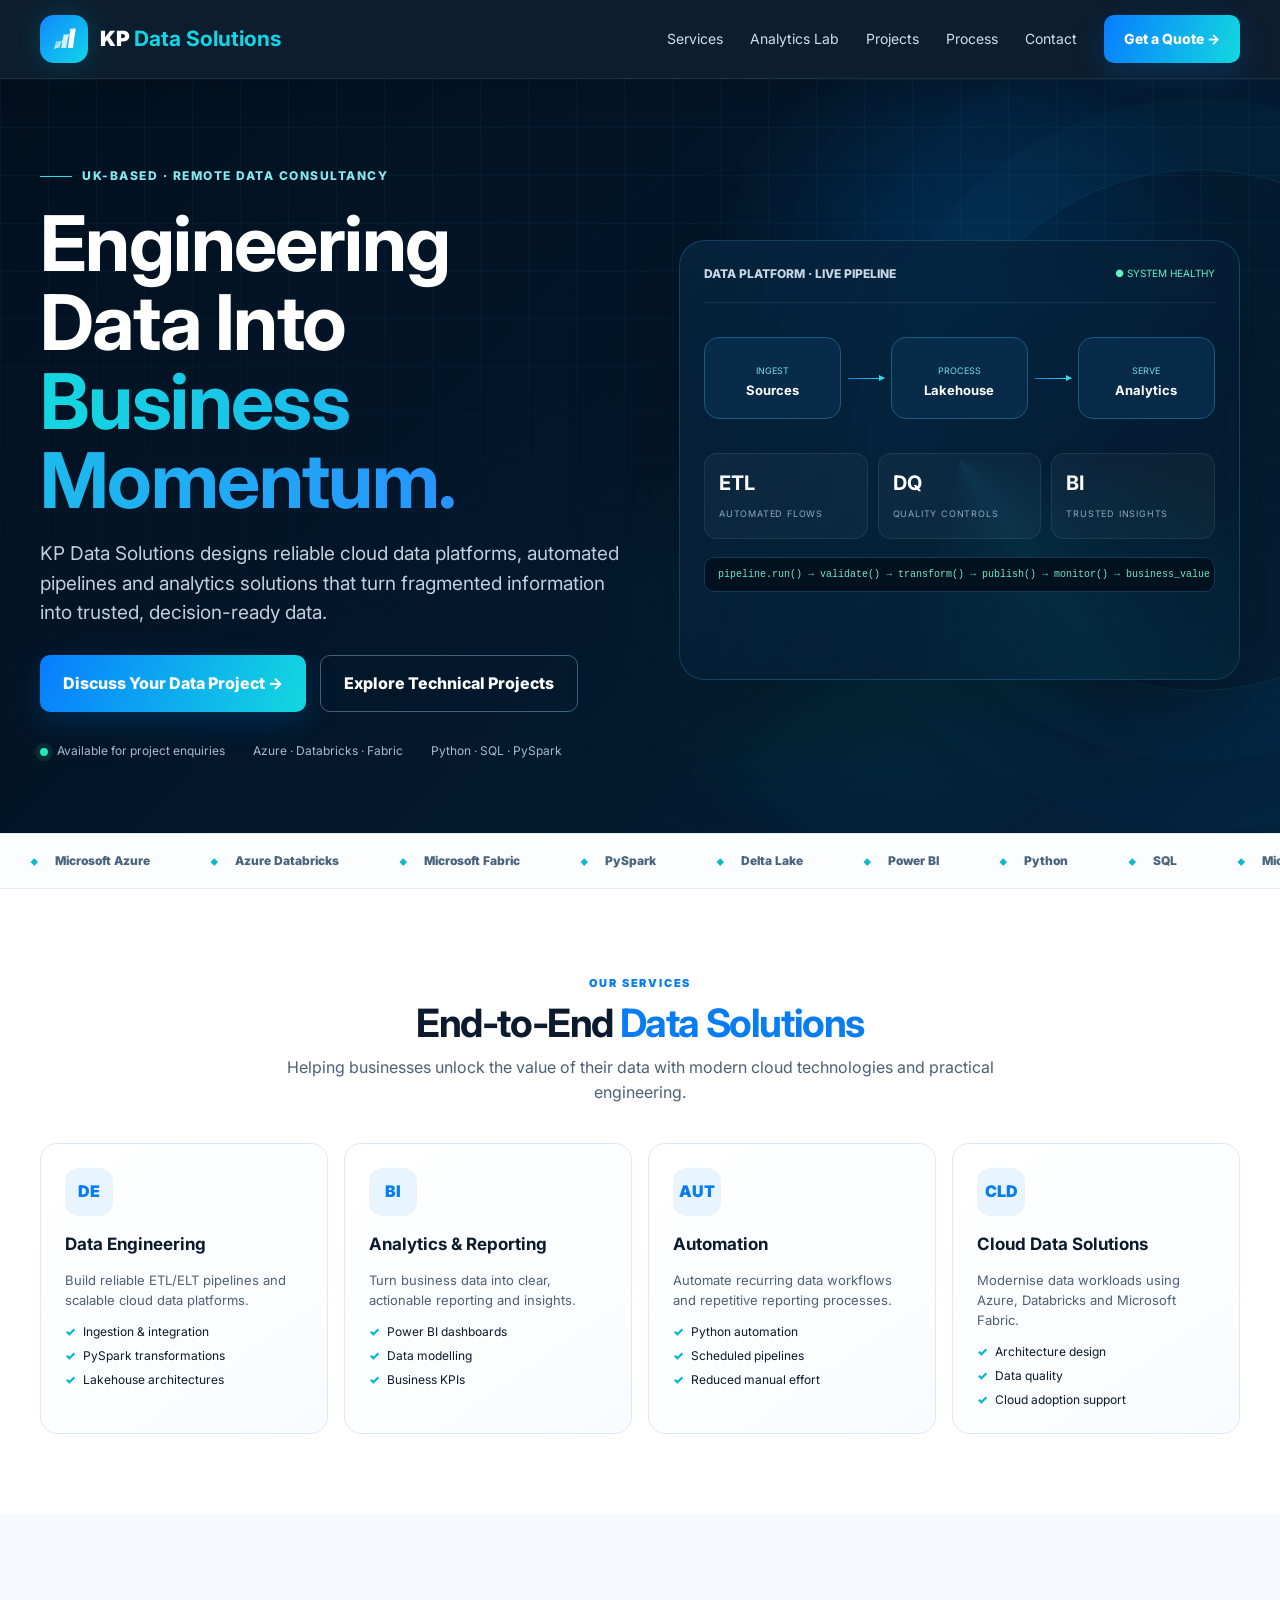
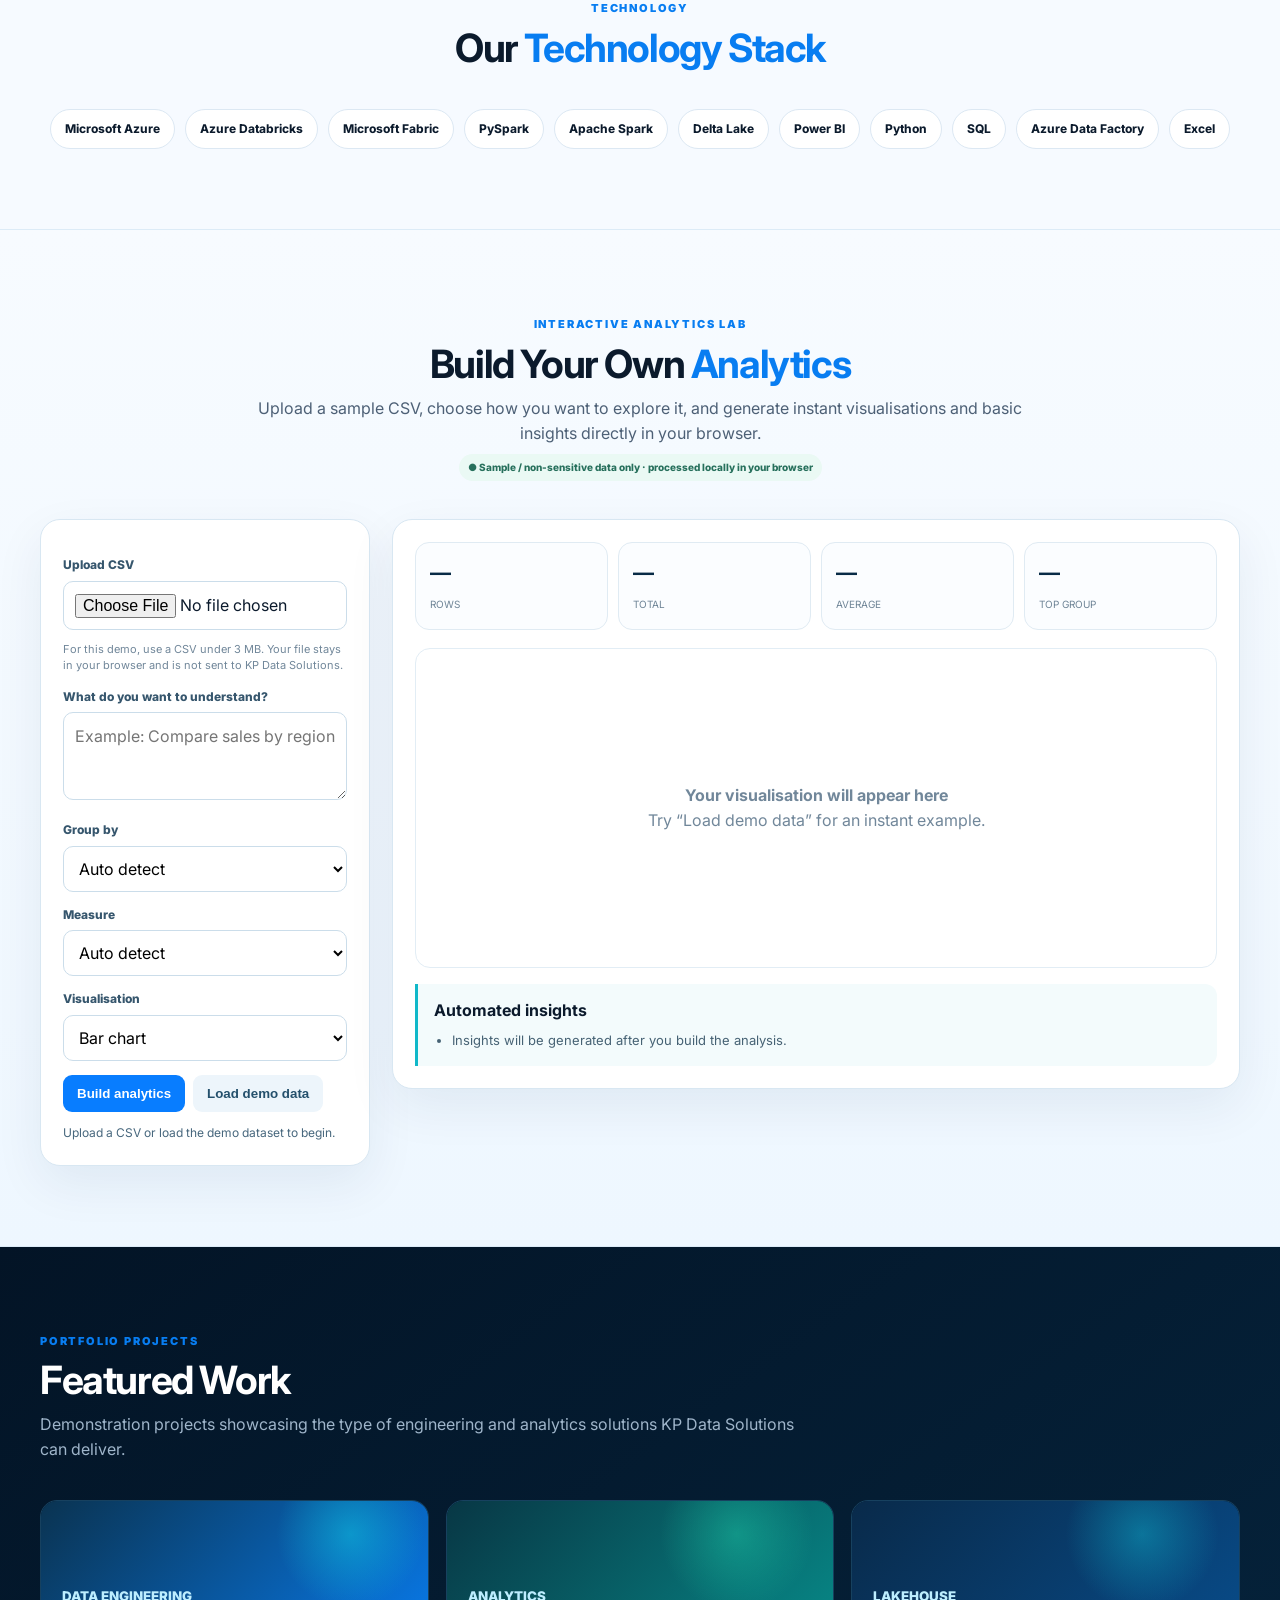
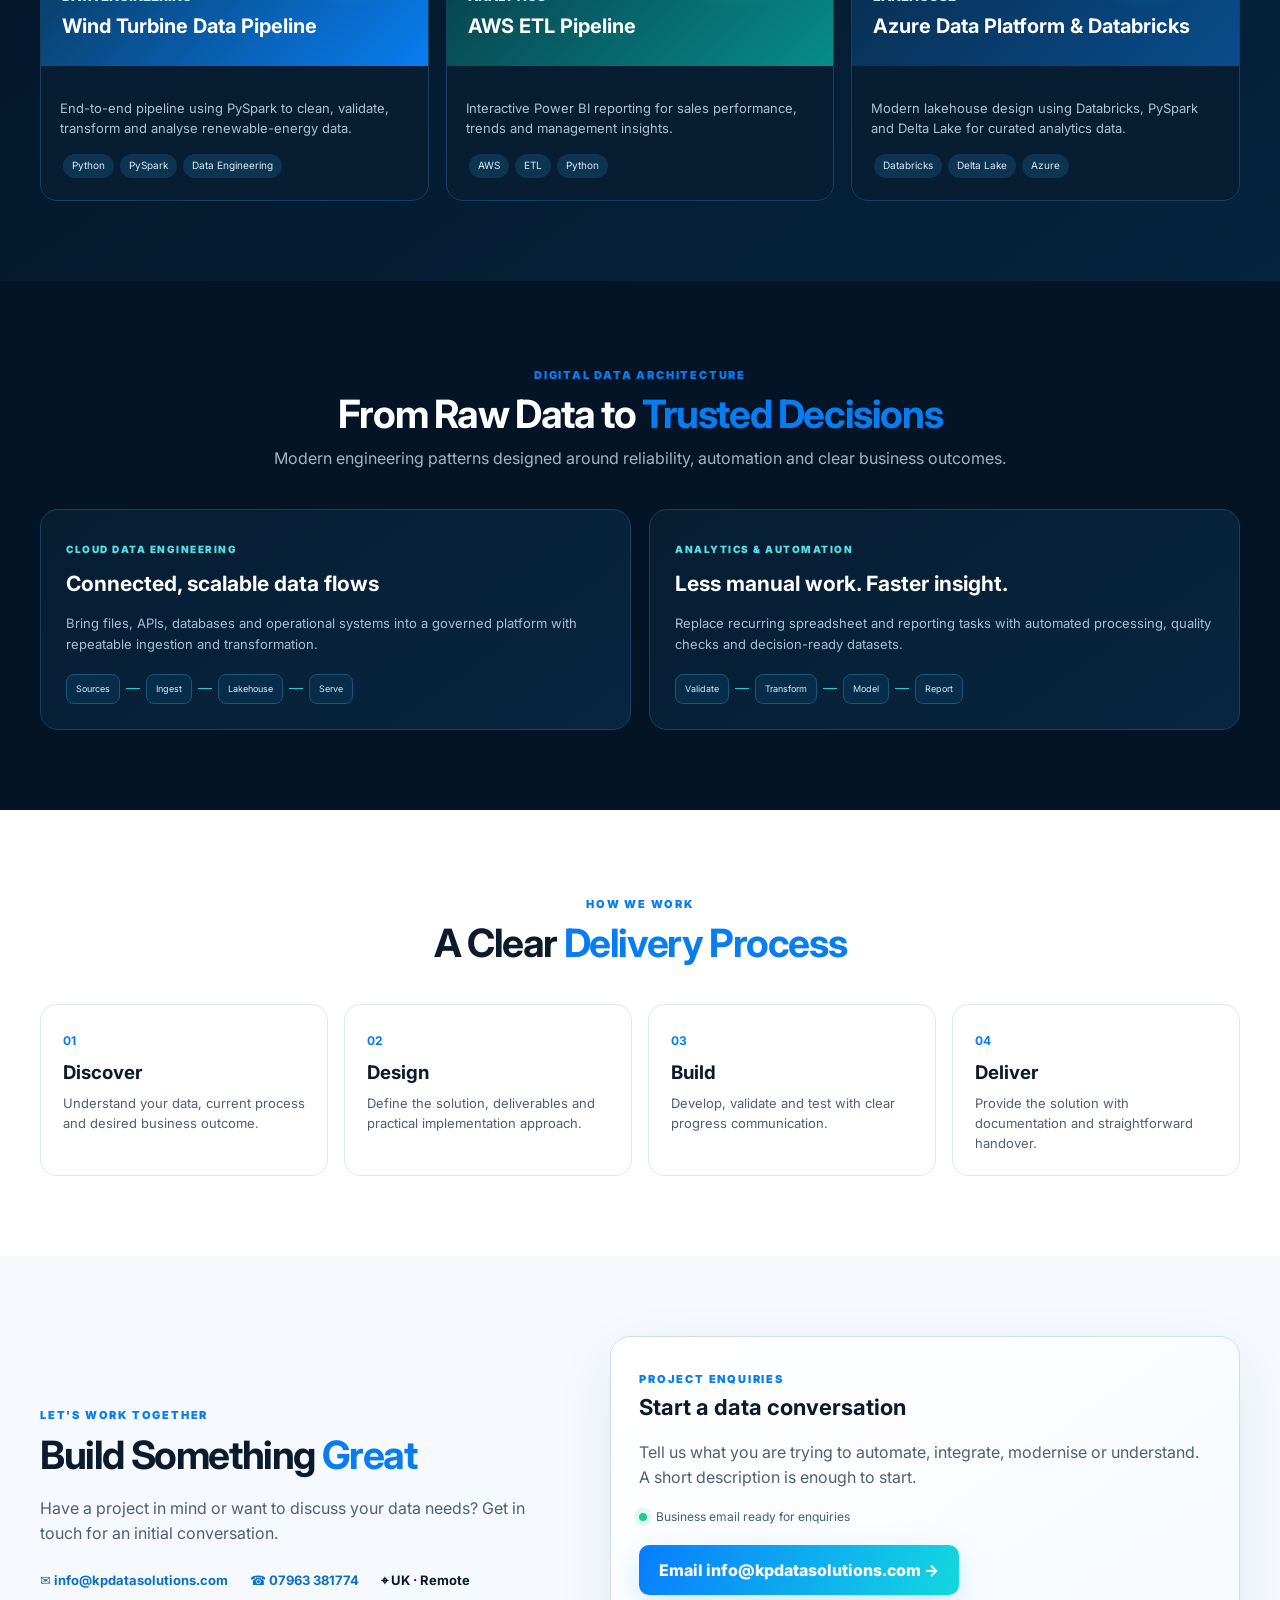
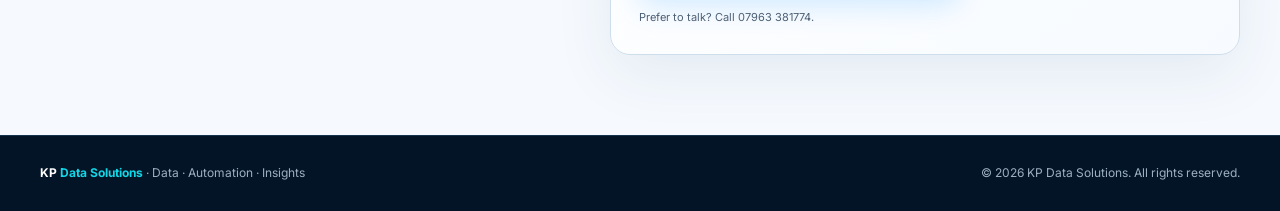
==== commit cced4a5d: "Add files via upload" ====
--- a/index.html
+++ b/index.html
@@ -63,6 +63,26 @@
 
 <section class="stack"><div class="wrap"><div class="head"><span class="kicker">Technology</span><h2>Our <span>Technology Stack</span></h2></div><div class="chips"><span class="chip">Microsoft Azure</span><span class="chip">Azure Databricks</span><span class="chip">Microsoft Fabric</span><span class="chip">PySpark</span><span class="chip">Apache Spark</span><span class="chip">Delta Lake</span><span class="chip">Power BI</span><span class="chip">Python</span><span class="chip">SQL</span><span class="chip">Azure Data Factory</span><span class="chip">Excel</span></div></div></section>
 
+<section class="analytics-lab" id="analytics-lab"><div class="wrap">
+<div class="head"><span class="kicker">Interactive Analytics Lab</span><h2>Build Your Own <span>Analytics</span></h2><p>Upload a sample CSV, choose how you want to explore it, and generate instant visualisations and basic insights directly in your browser.</p><span class="privacy-chip">● Sample / non-sensitive data only · processed locally in your browser</span></div>
+<div class="lab-shell">
+<div class="lab-panel">
+<label for="lab-file">Upload CSV</label><input id="lab-file" type="file" accept=".csv,text/csv">
+<p class="lab-help">For this demo, use a CSV under 3 MB. Your file stays in your browser and is not sent to KP Data Solutions.</p>
+<label for="lab-question">What do you want to understand?</label><textarea id="lab-question" placeholder="Example: Compare sales by region"></textarea>
+<label for="lab-category">Group by</label><select id="lab-category"><option value="">Auto detect</option></select>
+<label for="lab-value">Measure</label><select id="lab-value"><option value="">Auto detect</option></select>
+<label for="lab-chart-type">Visualisation</label><select id="lab-chart-type"><option value="bar">Bar chart</option><option value="line">Line chart</option><option value="donut">Donut chart</option></select>
+<div class="lab-actions"><button class="lab-primary" id="lab-build" type="button">Build analytics</button><button class="lab-secondary" id="lab-demo" type="button">Load demo data</button></div>
+<div class="lab-status" id="lab-status" aria-live="polite">Upload a CSV or load the demo dataset to begin.</div>
+</div>
+<div class="lab-output">
+<div class="lab-kpis" id="lab-kpis"><div class="lab-kpi"><strong>—</strong><span>Rows</span></div><div class="lab-kpi"><strong>—</strong><span>Total</span></div><div class="lab-kpi"><strong>—</strong><span>Average</span></div><div class="lab-kpi"><strong>—</strong><span>Top group</span></div></div>
+<div class="lab-chart" id="lab-chart"><div class="lab-empty"><div><strong>Your visualisation will appear here</strong><br><span>Try “Load demo data” for an instant example.</span></div></div></div>
+<div class="lab-insights" id="lab-insights"><h4>Automated insights</h4><ul><li>Insights will be generated after you build the analysis.</li></ul></div>
+</div>
+</div></div></section>
+
 <section class="work" id="projects"><div class="wrap">
 <div class="head"><span class="kicker">Portfolio Projects</span><h2>Featured Work</h2><p>Demonstration projects showcasing the type of engineering and analytics solutions KP Data Solutions can deliver.</p></div>
 <div class="projects">
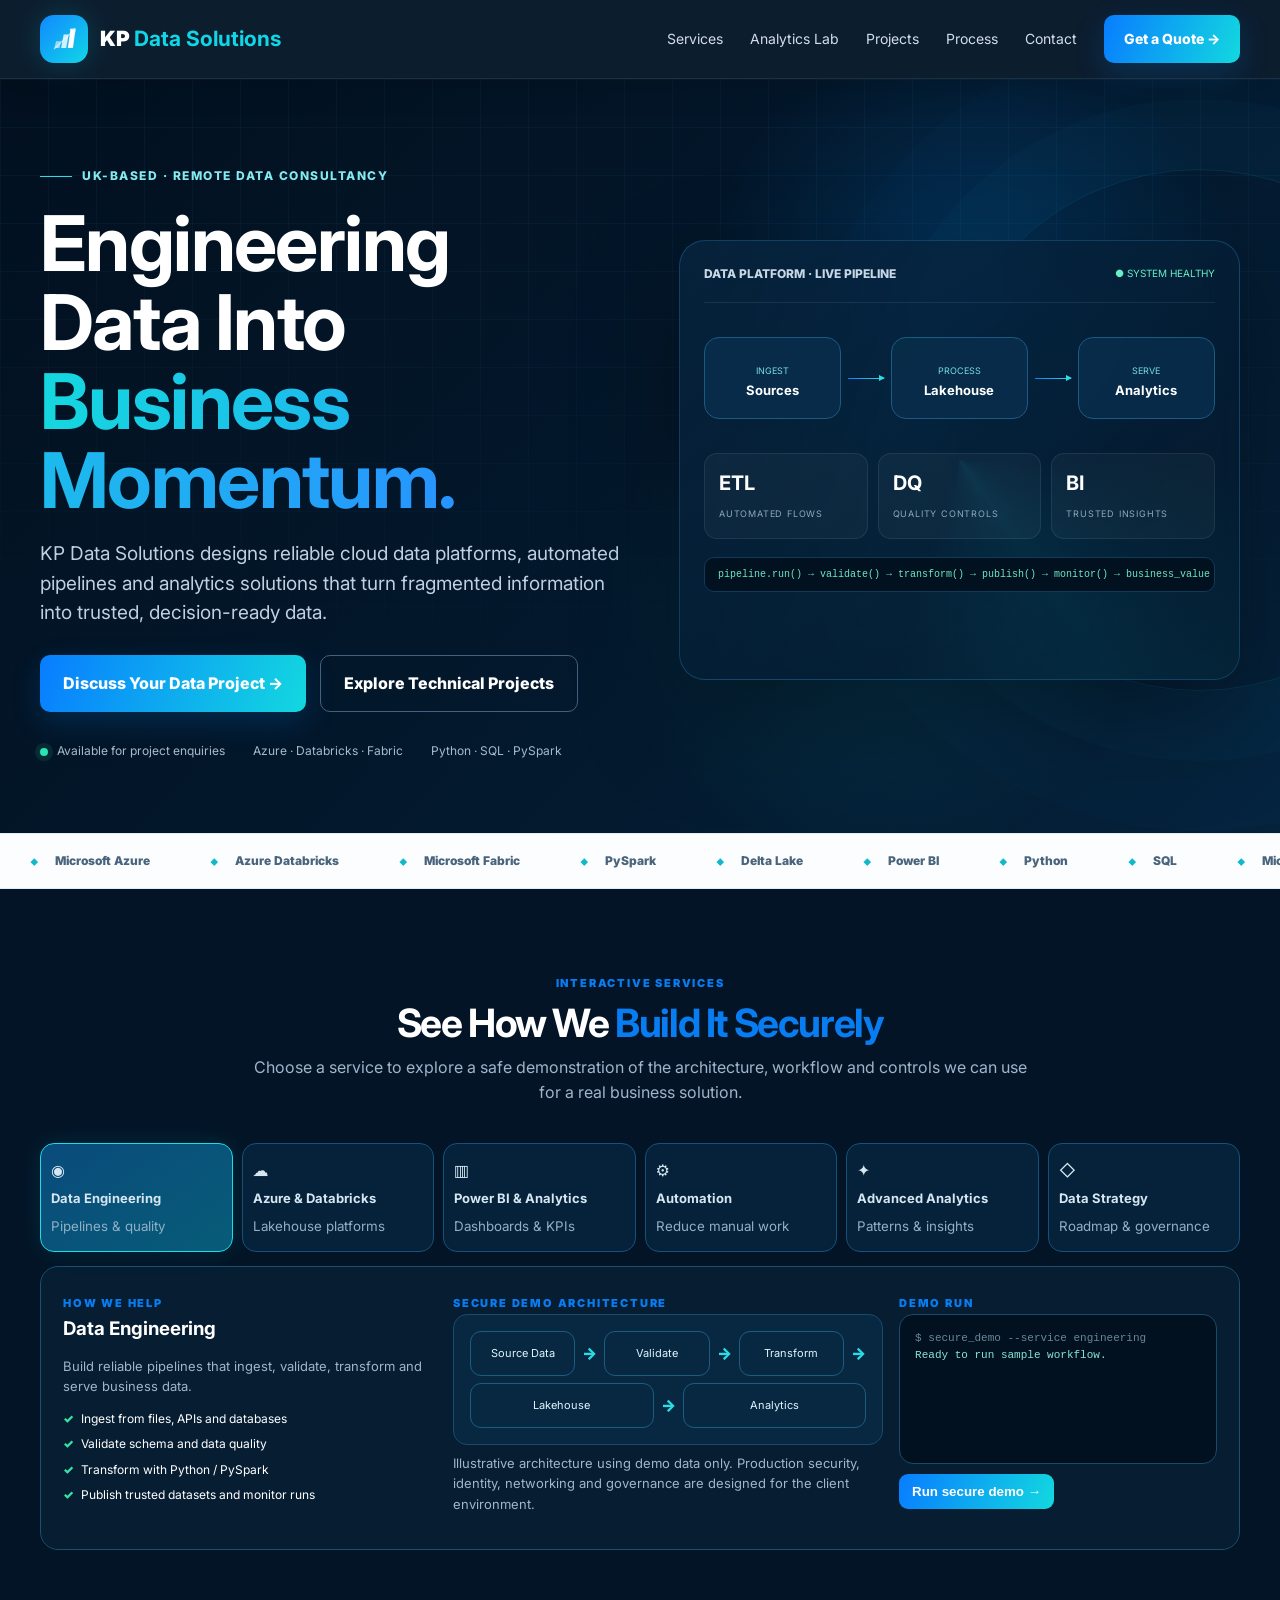
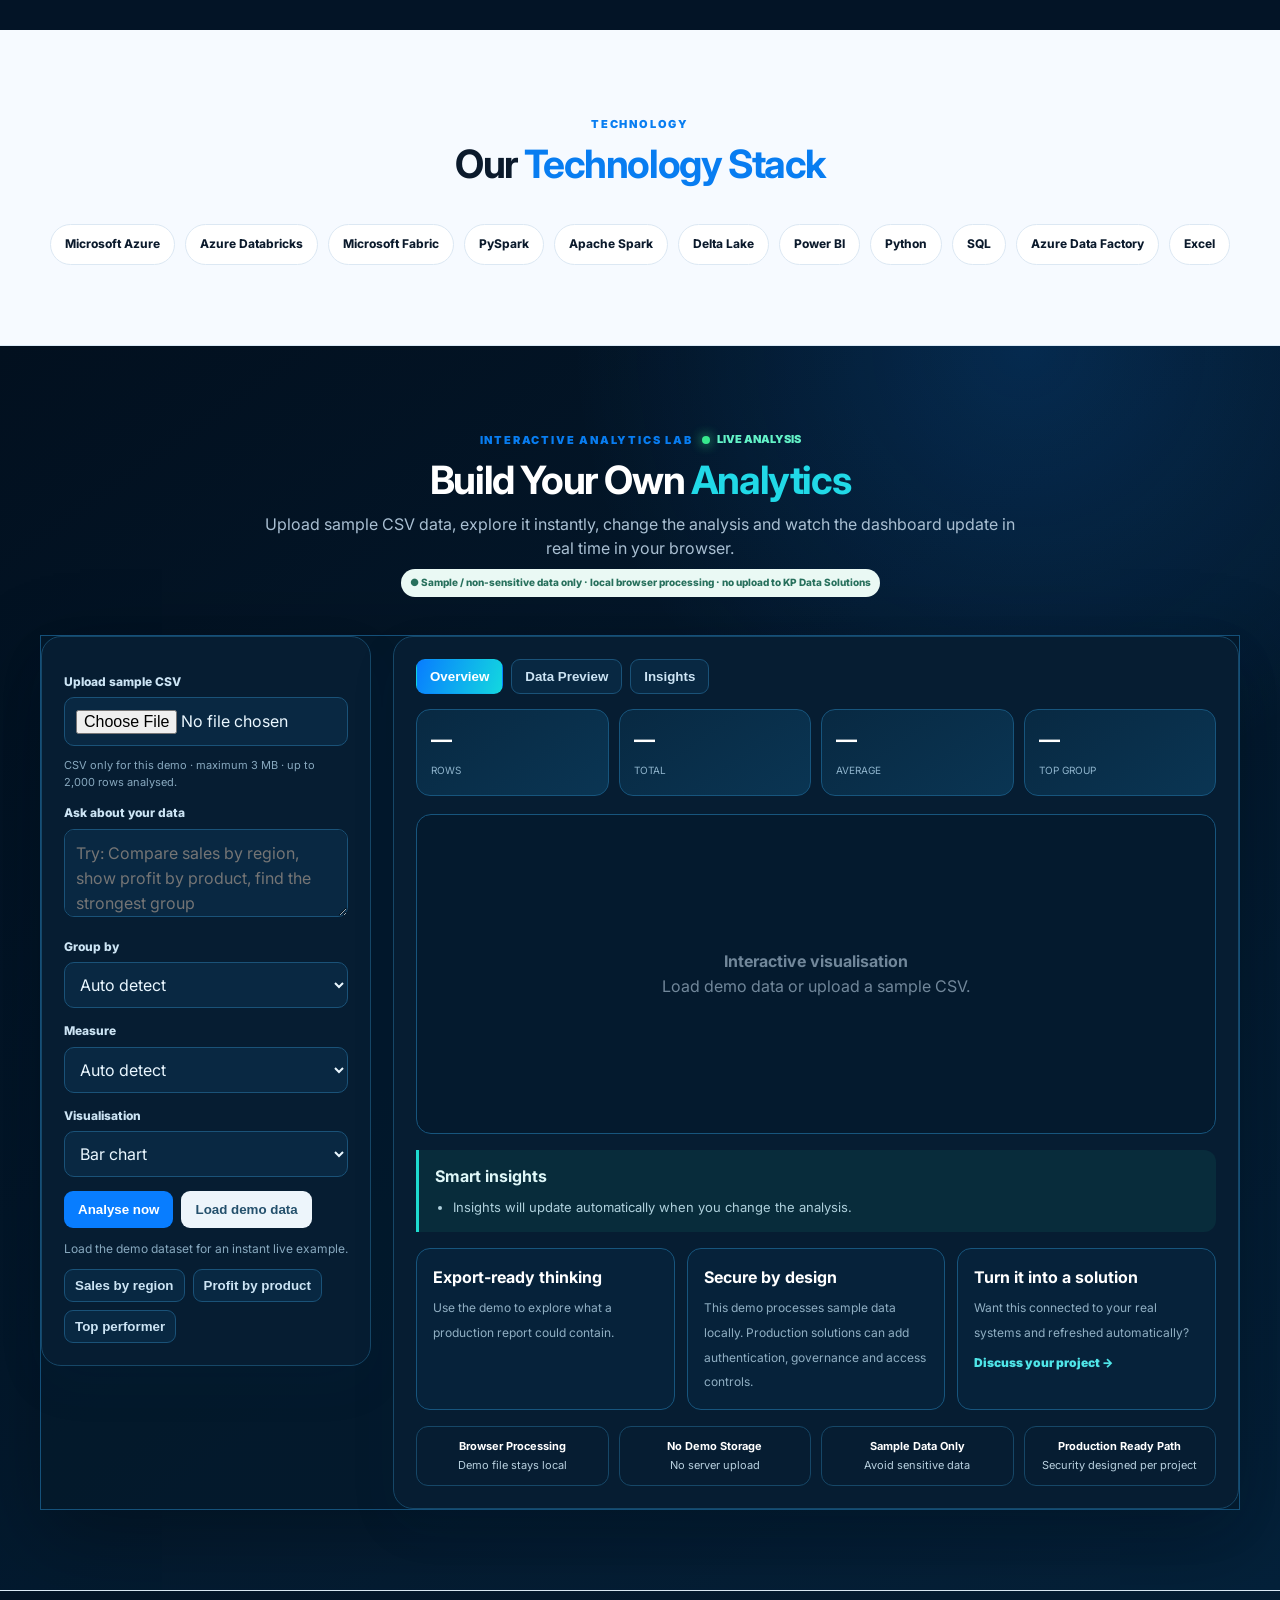
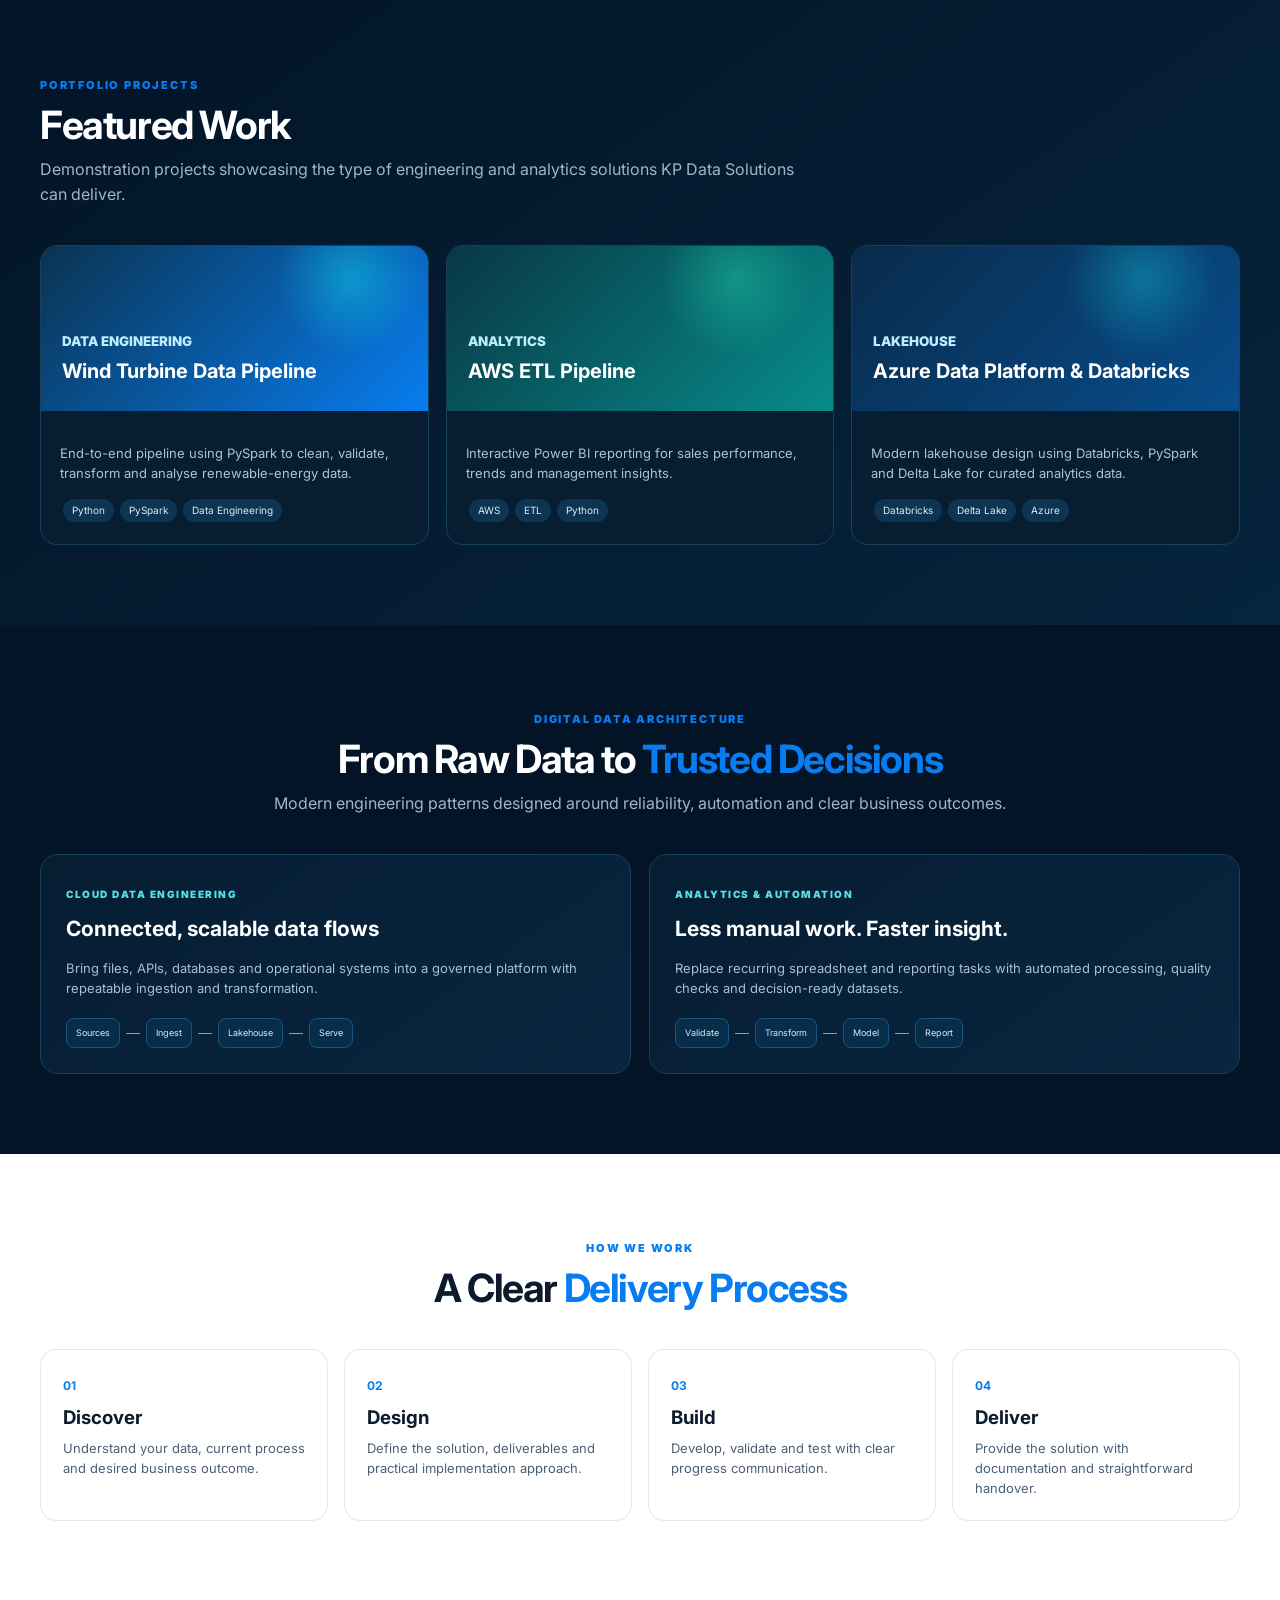
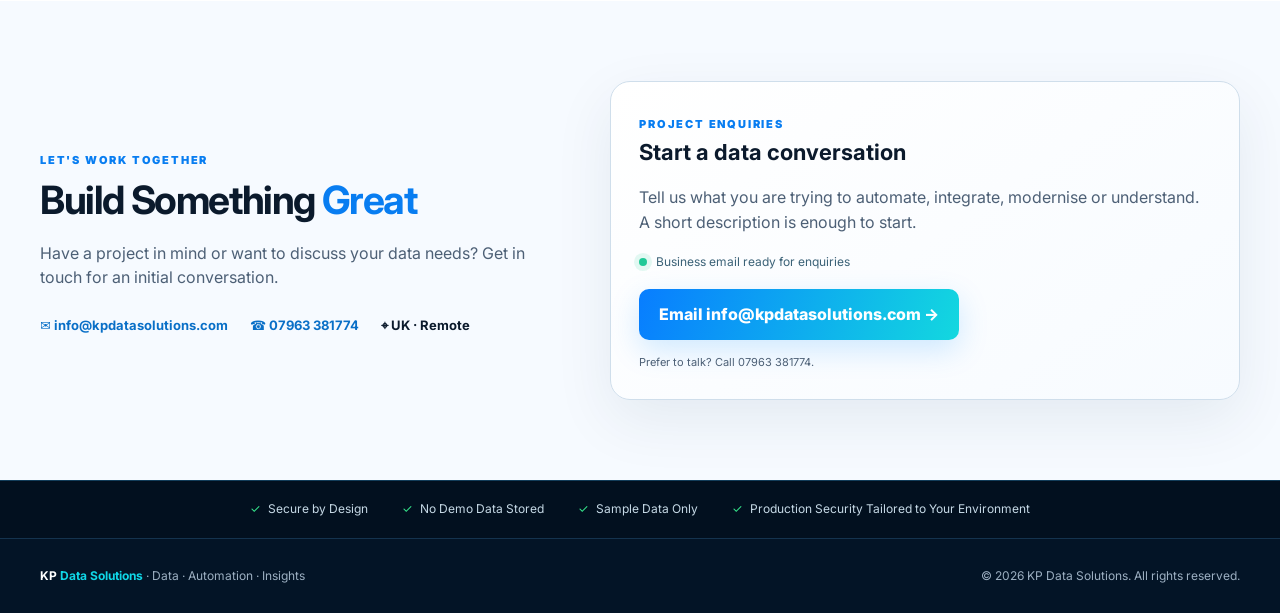
==== commit ed3a3b5c: "Add files via upload" ====
--- a/index.html
+++ b/index.html
@@ -35,10 +35,16 @@
 
 /* Digital experience layer */
 body{overflow-x:hidden}.navbar{box-shadow:0 8px 30px rgba(0,0,0,.12)}.hero{position:relative;min-height:720px;display:flex;align-items:center}.hero:before{content:"";position:absolute;inset:0;background-image:linear-gradient(rgba(53,173,255,.055) 1px,transparent 1px),linear-gradient(90deg,rgba(53,173,255,.055) 1px,transparent 1px);background-size:48px 48px;mask-image:linear-gradient(to bottom,#000 15%,transparent 90%);pointer-events:none}.hero:after{content:"";position:absolute;width:520px;height:520px;border:1px solid rgba(16,215,231,.12);border-radius:50%;right:-180px;top:90px;box-shadow:0 0 0 70px rgba(16,215,231,.025),0 0 0 140px rgba(17,136,255,.02);pointer-events:none}.hero .wrap{position:relative;z-index:2}.eyebrow-line{display:inline-flex;align-items:center;gap:10px;color:#83eaf0;font-size:12px;font-weight:800;letter-spacing:1.5px;text-transform:uppercase}.eyebrow-line i{width:32px;height:1px;background:#2edce6}.hero h1{font-size:clamp(48px,6vw,78px);max-width:800px}.hero p{font-size:19px;max-width:690px}.hero .btn{padding:15px 23px}.signal{display:flex;align-items:center;gap:9px}.signal-dot{width:8px;height:8px;border-radius:50%;background:#25e6b4;box-shadow:0 0 0 5px rgba(37,230,180,.1);animation:pulse 2s infinite}@keyframes pulse{50%{box-shadow:0 0 0 10px rgba(37,230,180,0)}}.data-panel{position:relative;min-height:440px;border:1px solid rgba(80,188,255,.22);background:linear-gradient(145deg,rgba(7,37,64,.82),rgba(3,22,41,.72));border-radius:26px;padding:24px;box-shadow:0 40px 100px rgba(0,0,0,.34);backdrop-filter:blur(16px);overflow:hidden}.data-panel:before{content:"";position:absolute;inset:-50%;background:conic-gradient(from 90deg,transparent,rgba(16,215,231,.08),transparent 30%);animation:spin 12s linear infinite}@keyframes spin{to{transform:rotate(360deg)}}.panel-top,.pipeline,.mini-metrics{position:relative;z-index:1}.panel-top{display:flex;justify-content:space-between;align-items:center;padding-bottom:18px;border-bottom:1px solid rgba(255,255,255,.08)}.panel-title{font-size:12px;color:#c7d7e5;font-weight:800}.panel-live{font-size:10px;color:#65f0c7}.pipeline{display:grid;grid-template-columns:1fr 36px 1fr 36px 1fr;align-items:center;gap:7px;margin:34px 0}.node{border:1px solid #1b5b82;background:rgba(8,45,75,.9);border-radius:15px;padding:18px 10px;text-align:center}.node b{display:block;color:#fff;font-size:13px}.node small{color:#78dce5;font-size:9px}.arrow{height:1px;background:linear-gradient(90deg,#147bff,#2edce6);position:relative}.arrow:after{content:"";position:absolute;right:-1px;top:-3px;border-left:6px solid #2edce6;border-top:3px solid transparent;border-bottom:3px solid transparent}.mini-metrics{display:grid;grid-template-columns:repeat(3,1fr);gap:10px}.metric{border:1px solid rgba(255,255,255,.08);background:rgba(255,255,255,.035);border-radius:13px;padding:14px}.metric strong{display:block;font-size:20px;color:#fff}.metric span{font-size:9px;color:#8da9be;text-transform:uppercase;letter-spacing:.8px}.codebar{position:relative;z-index:1;margin-top:18px;border-radius:10px;background:#02111f;border:1px solid #113a59;padding:11px 13px;color:#6de6c2;font:10px ui-monospace,SFMono-Regular,Menlo,monospace;white-space:nowrap;overflow:hidden}.codebar span{display:inline-block;animation:typeflow 7s linear infinite}@keyframes typeflow{70%,100%{transform:translateX(-18%)}}.marquee{overflow:hidden;border-top:1px solid #e2edf6;border-bottom:1px solid #e2edf6;background:#fbfdff}.marquee-track{display:flex;width:max-content;animation:marquee 28s linear infinite}.marquee-item{padding:18px 30px;font-size:12px;font-weight:850;color:#49647b;white-space:nowrap}.marquee-item:before{content:"◆";color:#10b8c9;margin-right:16px;font-size:8px}@keyframes marquee{to{transform:translateX(-50%)}}.service{position:relative;overflow:hidden}.service:after{content:"";position:absolute;left:0;bottom:0;width:0;height:3px;background:linear-gradient(90deg,#087dff,#13d8df);transition:.3s}.service:hover:after{width:100%}.service-icon{border-radius:14px}.section-dark{background:#031426;color:#fff}.section-dark .head p{color:#9fb5ca}.architecture{display:grid;grid-template-columns:1fr 1fr;gap:18px}.arch-card{border:1px solid #17415f;background:linear-gradient(145deg,#061d32,#082640);border-radius:18px;padding:25px;position:relative;overflow:hidden}.arch-label{font-size:10px;color:#55dfe7;text-transform:uppercase;letter-spacing:1.5px;font-weight:900}.arch-card h3{font-size:21px;margin:8px 0}.arch-card p{color:#a9bfd1;font-size:13px}.arch-flow{display:flex;gap:6px;align-items:center;margin-top:20px;flex-wrap:wrap}.arch-flow span{border:1px solid #1a557b;background:#082d4a;border-radius:8px;padding:7px 9px;font-size:9px;color:#d7eaf5}.arch-flow i{width:14px;height:1px;background:#28cad7}.project{transition:.25s}.project:hover{transform:translateY(-5px);border-color:#2787bb;box-shadow:0 25px 60px rgba(0,0,0,.22)}.reveal{opacity:0;transform:translateY(20px);transition:opacity .65s ease,transform .65s ease}.reveal.visible{opacity:1;transform:none}.contact-card{border:1px solid #cfdeeb;border-radius:20px;background:linear-gradient(145deg,#fff,#f7fbff);padding:28px;box-shadow:0 20px 60px rgba(11,45,78,.08)}.contact-card h3{font-size:22px;margin:0 0 8px}.availability{display:flex;align-items:center;gap:9px;font-size:12px;color:#3b6277;margin:18px 0}.availability:before{content:"";width:8px;height:8px;border-radius:50%;background:#20c997;box-shadow:0 0 0 5px rgba(32,201,151,.12)}@media(max-width:950px){.hero{min-height:auto}.data-panel{min-height:390px}.architecture{grid-template-columns:1fr}}@media(max-width:620px){.pipeline{grid-template-columns:1fr}.arrow{width:1px;height:18px;margin:auto}.arrow:after{right:-3px;top:auto;bottom:-1px;border-left:3px solid transparent;border-right:3px solid transparent;border-top:6px solid #2edce6;border-bottom:0}.mini-metrics{grid-template-columns:1fr 1fr}.hero h1{font-size:43px}.marquee-item{padding:15px 20px}}
+
+/* 2026 interactive showcase upgrade */
+#analytics-lab{background:radial-gradient(circle at 80% 0,rgba(17,136,255,.18),transparent 28%),linear-gradient(145deg,#02101f,#04213a);color:#fff}#analytics-lab .head p{color:#a9bfd2}#analytics-lab .head h2 span{color:#21d9e7}.lab-live{display:inline-flex;align-items:center;gap:7px;margin-left:9px;color:#63f2c7;font-size:11px;font-weight:900}.lab-live i{width:8px;height:8px;background:#37e88d;border-radius:50%;box-shadow:0 0 12px #37e88d;animation:pulse 1.5s infinite}@keyframes pulse{50%{opacity:.45}}.lab-shell{background:rgba(4,25,44,.86)!important;border:1px solid #15517a!important;box-shadow:0 25px 80px rgba(0,0,0,.3)!important}.lab-panel,.lab-output{background:#061d32!important;border-color:#164767!important;color:#fff!important}.lab-panel label{color:#cce4f4!important}.lab-panel input,.lab-panel textarea,.lab-panel select{background:#092842!important;color:#eaf7ff!important;border-color:#1a5278!important}.lab-help,.lab-status{color:#88a9bf!important}.lab-kpi{background:linear-gradient(145deg,#082942,#0a3553)!important;border-color:#17557d!important}.lab-kpi strong{color:#fff!important}.lab-kpi span{color:#8fb4cc!important}.lab-chart{background:#041a2e;border-color:#17557d!important}.lab-insights{background:#082c3b!important;color:#dff7f8!important;border-left-color:#1edbcf!important}.lab-insights ul{color:#afd0dc!important}.lab-tabs{display:flex;gap:8px;flex-wrap:wrap;margin:0 0 15px}.lab-tab{border:1px solid #1a5278;background:#082842;color:#cce4f4;border-radius:9px;padding:9px 13px;font-weight:800;cursor:pointer}.lab-tab.active{background:linear-gradient(110deg,#087dff,#13d8df);color:#fff;border-color:transparent}.preview-wrap{overflow:auto;border:1px solid #164767;border-radius:12px;margin-bottom:14px;max-height:220px}.preview-table{width:100%;border-collapse:collapse;font-size:11px;min-width:520px}.preview-table th,.preview-table td{padding:8px 10px;border-bottom:1px solid #123c58;text-align:left;white-space:nowrap}.preview-table th{color:#7edfec;background:#082842;position:sticky;top:0}.preview-table td{color:#c8dce9}.quick-actions{display:flex;gap:8px;flex-wrap:wrap;margin-top:10px}.quick-actions button{border:1px solid #1a5278;background:#082842;color:#cce4f4;border-radius:9px;padding:8px 10px;cursor:pointer;font-weight:700}.quick-actions button:hover{border-color:#18cfe0}.secure-strip{display:grid;grid-template-columns:repeat(4,1fr);gap:10px;margin-top:16px}.secure-item{border:1px solid #164767;border-radius:12px;padding:11px;text-align:center;color:#b8d0df;font-size:11px}.secure-item b{display:block;color:#fff;margin-bottom:2px}.service-showcase{background:#031426;color:#fff}.service-showcase .head p{color:#9fb5ca}.service-tabs{display:grid;grid-template-columns:repeat(6,1fr);gap:9px;margin-bottom:14px}.service-tab{min-height:96px;border:1px solid #15517a;background:#06223a;color:#d6e7f2;border-radius:14px;padding:14px 10px;cursor:pointer;text-align:left;font:inherit}.service-tab strong{display:block;font-size:13px;margin:5px 0}.service-tab small{color:#8fb0c5}.service-tab.active{border-color:#20dbe7;background:linear-gradient(145deg,#0a4b7c,#075c78);box-shadow:0 0 25px rgba(16,215,231,.12)}.service-demo{display:grid;grid-template-columns:1fr 1.15fr .85fr;gap:16px;border:1px solid #18506f;background:#061d32;border-radius:18px;padding:22px}.service-demo h3{margin:0 0 7px}.service-demo p{color:#9fb7c8;font-size:13px}.demo-checks{display:grid;gap:7px;font-size:12px}.demo-checks span:before{content:'✓';color:#38e4a5;font-weight:900;margin-right:7px}.flow-demo{display:flex;align-items:center;gap:7px;flex-wrap:wrap;background:#082842;border:1px solid #174b6d;border-radius:14px;padding:16px}.flow-node{flex:1;min-width:90px;text-align:center;border:1px solid #1b5c82;border-radius:11px;padding:13px 8px;color:#dff5ff;font-size:11px}.flow-arrow{color:#2bdce5;font-weight:900}.demo-console{background:#02111f;border:1px solid #174b6d;border-radius:14px;padding:15px;font-family:ui-monospace,SFMono-Regular,Consolas,monospace;font-size:11px;color:#87e7d5;min-height:150px}.demo-console .muted{color:#69879b}.demo-run{margin-top:10px;border:0;border-radius:9px;padding:10px 13px;background:linear-gradient(110deg,#087dff,#13d8df);color:white;font-weight:900;cursor:pointer}.demo-note{margin-top:8px;font-size:10px;color:#7f9db1}.conversion-row{display:grid;grid-template-columns:repeat(3,1fr);gap:12px;margin-top:16px}.conversion-card{border:1px solid #17557d;background:#06223a;border-radius:14px;padding:16px}.conversion-card b{display:block;margin-bottom:4px}.conversion-card span{color:#90afc3;font-size:12px}.conversion-card a{display:inline-block;margin-top:10px;color:#4fe5e8;font-size:12px;font-weight:900}.security-banner{display:flex;justify-content:center;gap:34px;flex-wrap:wrap;padding:19px;background:#02101f;color:#c6d9e6;border-top:1px solid #123d5a;font-size:12px}.security-banner span:before{content:'✓';color:#37e88d;margin-right:7px}@media(max-width:1000px){.service-tabs{grid-template-columns:repeat(3,1fr)}.service-demo{grid-template-columns:1fr}.secure-strip{grid-template-columns:1fr 1fr}}@media(max-width:620px){.service-tabs{grid-template-columns:1fr 1fr}.conversion-row,.secure-strip{grid-template-columns:1fr}.lab-tabs{display:grid;grid-template-columns:1fr 1fr}.service-demo{padding:15px}}
 </style>
 
 <style>
 .analytics-lab{background:linear-gradient(180deg,#f7fbff,#eef7ff);border-top:1px solid #dcebf7;border-bottom:1px solid #dcebf7}.lab-shell{display:grid;grid-template-columns:330px 1fr;gap:22px;align-items:start}.lab-panel,.lab-output{background:#fff;border:1px solid #d8e7f2;border-radius:20px;padding:22px;box-shadow:0 18px 50px rgba(11,45,78,.07)}.lab-panel label{display:block;font-size:12px;font-weight:800;color:#36566d;margin:14px 0 6px}.lab-panel input[type=file],.lab-panel select,.lab-panel textarea{width:100%;border:1px solid #cbddea;border-radius:10px;padding:11px;background:#fff;font:inherit}.lab-panel textarea{min-height:88px}.lab-help{font-size:11px;color:#71879a;line-height:1.5}.lab-actions{display:flex;gap:8px;flex-wrap:wrap;margin-top:14px}.lab-actions button{border:0;border-radius:9px;padding:11px 14px;font-weight:800;cursor:pointer}.lab-primary{background:#087dff;color:#fff}.lab-secondary{background:#edf5fb;color:#24506c}.lab-status{margin-top:12px;font-size:12px;color:#47677d}.lab-kpis{display:grid;grid-template-columns:repeat(4,1fr);gap:10px;margin-bottom:18px}.lab-kpi{border:1px solid #e0ebf3;border-radius:14px;padding:14px;background:#fbfdff}.lab-kpi strong{display:block;font-size:21px;color:#082b46}.lab-kpi span{font-size:10px;color:#6f8597;text-transform:uppercase}.lab-chart{min-height:310px;border:1px solid #e2edf5;border-radius:15px;padding:14px;overflow:hidden}.lab-chart svg{width:100%;height:290px;display:block}.lab-insights{margin-top:16px;border-left:3px solid #10b8c9;background:#f3fbfc;padding:14px 16px;border-radius:0 12px 12px 0}.lab-insights h4{margin:0 0 8px}.lab-insights ul{margin:0;padding-left:18px;color:#466274;font-size:13px;line-height:1.65}.lab-empty{display:grid;place-items:center;min-height:290px;text-align:center;color:#71879a}.privacy-chip{display:inline-flex;gap:7px;align-items:center;font-size:10px;font-weight:800;color:#27705c;background:#eaf9f4;border-radius:999px;padding:6px 9px;margin-top:8px}@media(max-width:900px){.lab-shell{grid-template-columns:1fr}.lab-kpis{grid-template-columns:1fr 1fr}}@media(max-width:520px){.lab-kpis{grid-template-columns:1fr}.lab-panel,.lab-output{padding:16px}}
+
+/* 2026 interactive showcase upgrade */
+#analytics-lab{background:radial-gradient(circle at 80% 0,rgba(17,136,255,.18),transparent 28%),linear-gradient(145deg,#02101f,#04213a);color:#fff}#analytics-lab .head p{color:#a9bfd2}#analytics-lab .head h2 span{color:#21d9e7}.lab-live{display:inline-flex;align-items:center;gap:7px;margin-left:9px;color:#63f2c7;font-size:11px;font-weight:900}.lab-live i{width:8px;height:8px;background:#37e88d;border-radius:50%;box-shadow:0 0 12px #37e88d;animation:pulse 1.5s infinite}@keyframes pulse{50%{opacity:.45}}.lab-shell{background:rgba(4,25,44,.86)!important;border:1px solid #15517a!important;box-shadow:0 25px 80px rgba(0,0,0,.3)!important}.lab-panel,.lab-output{background:#061d32!important;border-color:#164767!important;color:#fff!important}.lab-panel label{color:#cce4f4!important}.lab-panel input,.lab-panel textarea,.lab-panel select{background:#092842!important;color:#eaf7ff!important;border-color:#1a5278!important}.lab-help,.lab-status{color:#88a9bf!important}.lab-kpi{background:linear-gradient(145deg,#082942,#0a3553)!important;border-color:#17557d!important}.lab-kpi strong{color:#fff!important}.lab-kpi span{color:#8fb4cc!important}.lab-chart{background:#041a2e;border-color:#17557d!important}.lab-insights{background:#082c3b!important;color:#dff7f8!important;border-left-color:#1edbcf!important}.lab-insights ul{color:#afd0dc!important}.lab-tabs{display:flex;gap:8px;flex-wrap:wrap;margin:0 0 15px}.lab-tab{border:1px solid #1a5278;background:#082842;color:#cce4f4;border-radius:9px;padding:9px 13px;font-weight:800;cursor:pointer}.lab-tab.active{background:linear-gradient(110deg,#087dff,#13d8df);color:#fff;border-color:transparent}.preview-wrap{overflow:auto;border:1px solid #164767;border-radius:12px;margin-bottom:14px;max-height:220px}.preview-table{width:100%;border-collapse:collapse;font-size:11px;min-width:520px}.preview-table th,.preview-table td{padding:8px 10px;border-bottom:1px solid #123c58;text-align:left;white-space:nowrap}.preview-table th{color:#7edfec;background:#082842;position:sticky;top:0}.preview-table td{color:#c8dce9}.quick-actions{display:flex;gap:8px;flex-wrap:wrap;margin-top:10px}.quick-actions button{border:1px solid #1a5278;background:#082842;color:#cce4f4;border-radius:9px;padding:8px 10px;cursor:pointer;font-weight:700}.quick-actions button:hover{border-color:#18cfe0}.secure-strip{display:grid;grid-template-columns:repeat(4,1fr);gap:10px;margin-top:16px}.secure-item{border:1px solid #164767;border-radius:12px;padding:11px;text-align:center;color:#b8d0df;font-size:11px}.secure-item b{display:block;color:#fff;margin-bottom:2px}.service-showcase{background:#031426;color:#fff}.service-showcase .head p{color:#9fb5ca}.service-tabs{display:grid;grid-template-columns:repeat(6,1fr);gap:9px;margin-bottom:14px}.service-tab{min-height:96px;border:1px solid #15517a;background:#06223a;color:#d6e7f2;border-radius:14px;padding:14px 10px;cursor:pointer;text-align:left;font:inherit}.service-tab strong{display:block;font-size:13px;margin:5px 0}.service-tab small{color:#8fb0c5}.service-tab.active{border-color:#20dbe7;background:linear-gradient(145deg,#0a4b7c,#075c78);box-shadow:0 0 25px rgba(16,215,231,.12)}.service-demo{display:grid;grid-template-columns:1fr 1.15fr .85fr;gap:16px;border:1px solid #18506f;background:#061d32;border-radius:18px;padding:22px}.service-demo h3{margin:0 0 7px}.service-demo p{color:#9fb7c8;font-size:13px}.demo-checks{display:grid;gap:7px;font-size:12px}.demo-checks span:before{content:'✓';color:#38e4a5;font-weight:900;margin-right:7px}.flow-demo{display:flex;align-items:center;gap:7px;flex-wrap:wrap;background:#082842;border:1px solid #174b6d;border-radius:14px;padding:16px}.flow-node{flex:1;min-width:90px;text-align:center;border:1px solid #1b5c82;border-radius:11px;padding:13px 8px;color:#dff5ff;font-size:11px}.flow-arrow{color:#2bdce5;font-weight:900}.demo-console{background:#02111f;border:1px solid #174b6d;border-radius:14px;padding:15px;font-family:ui-monospace,SFMono-Regular,Consolas,monospace;font-size:11px;color:#87e7d5;min-height:150px}.demo-console .muted{color:#69879b}.demo-run{margin-top:10px;border:0;border-radius:9px;padding:10px 13px;background:linear-gradient(110deg,#087dff,#13d8df);color:white;font-weight:900;cursor:pointer}.demo-note{margin-top:8px;font-size:10px;color:#7f9db1}.conversion-row{display:grid;grid-template-columns:repeat(3,1fr);gap:12px;margin-top:16px}.conversion-card{border:1px solid #17557d;background:#06223a;border-radius:14px;padding:16px}.conversion-card b{display:block;margin-bottom:4px}.conversion-card span{color:#90afc3;font-size:12px}.conversion-card a{display:inline-block;margin-top:10px;color:#4fe5e8;font-size:12px;font-weight:900}.security-banner{display:flex;justify-content:center;gap:34px;flex-wrap:wrap;padding:19px;background:#02101f;color:#c6d9e6;border-top:1px solid #123d5a;font-size:12px}.security-banner span:before{content:'✓';color:#37e88d;margin-right:7px}@media(max-width:1000px){.service-tabs{grid-template-columns:repeat(3,1fr)}.service-demo{grid-template-columns:1fr}.secure-strip{grid-template-columns:1fr 1fr}}@media(max-width:620px){.service-tabs{grid-template-columns:1fr 1fr}.conversion-row,.secure-strip{grid-template-columns:1fr}.lab-tabs{display:grid;grid-template-columns:1fr 1fr}.service-demo{padding:15px}}
 </style>
 </head>
 <body>
@@ -52,38 +58,35 @@
 <main id="top">
 <section class="hero" id="top"><div class="wrap hero-grid"><div><div class="eyebrow-line"><i></i> UK-based · Remote Data Consultancy</div><h1>Engineering Data Into <span>Business Momentum.</span></h1><p>KP Data Solutions designs reliable cloud data platforms, automated pipelines and analytics solutions that turn fragmented information into trusted, decision-ready data.</p><div class="actions"><a class="btn" href="#contact">Discuss Your Data Project →</a><a class="btn outline" href="#projects">Explore Technical Projects</a></div><div class="trust"><span class="signal"><i class="signal-dot"></i> Available for project enquiries</span><span>Azure · Databricks · Fabric</span><span>Python · SQL · PySpark</span></div></div><div class="data-panel" aria-label="Illustration of a modern data pipeline"><div class="panel-top"><span class="panel-title">DATA PLATFORM · LIVE PIPELINE</span><span class="panel-live">● SYSTEM HEALTHY</span></div><div class="pipeline"><div class="node"><small>INGEST</small><b>Sources</b></div><i class="arrow"></i><div class="node"><small>PROCESS</small><b>Lakehouse</b></div><i class="arrow"></i><div class="node"><small>SERVE</small><b>Analytics</b></div></div><div class="mini-metrics"><div class="metric"><strong>ETL</strong><span>Automated flows</span></div><div class="metric"><strong>DQ</strong><span>Quality controls</span></div><div class="metric"><strong>BI</strong><span>Trusted insights</span></div></div><div class="codebar"><span>pipeline.run() → validate() → transform() → publish() → monitor() → business_value</span></div></div></div></section><div class="marquee" aria-label="Technology capabilities"><div class="marquee-track"><span class="marquee-item">Microsoft Azure</span><span class="marquee-item">Azure Databricks</span><span class="marquee-item">Microsoft Fabric</span><span class="marquee-item">PySpark</span><span class="marquee-item">Delta Lake</span><span class="marquee-item">Power BI</span><span class="marquee-item">Python</span><span class="marquee-item">SQL</span><span class="marquee-item">Microsoft Azure</span><span class="marquee-item">Azure Databricks</span><span class="marquee-item">Microsoft Fabric</span><span class="marquee-item">PySpark</span><span class="marquee-item">Delta Lake</span><span class="marquee-item">Power BI</span><span class="marquee-item">Python</span><span class="marquee-item">SQL</span></div></div>
 
-<section id="services"><div class="wrap">
-<div class="head"><span class="kicker">Our Services</span><h2>End-to-End <span>Data Solutions</span></h2><p>Helping businesses unlock the value of their data with modern cloud technologies and practical engineering.</p></div>
-<div class="services">
-<article class="service reveal"><div class="service-icon">DE</div><h3>Data Engineering</h3><p>Build reliable ETL/ELT pipelines and scalable cloud data platforms.</p><div class="checks"><span>Ingestion & integration</span><span>PySpark transformations</span><span>Lakehouse architectures</span></div></article>
-<article class="service reveal"><div class="service-icon">BI</div><h3>Analytics & Reporting</h3><p>Turn business data into clear, actionable reporting and insights.</p><div class="checks"><span>Power BI dashboards</span><span>Data modelling</span><span>Business KPIs</span></div></article>
-<article class="service reveal"><div class="service-icon">AUT</div><h3>Automation</h3><p>Automate recurring data workflows and repetitive reporting processes.</p><div class="checks"><span>Python automation</span><span>Scheduled pipelines</span><span>Reduced manual effort</span></div></article>
-<article class="service reveal"><div class="service-icon">CLD</div><h3>Cloud Data Solutions</h3><p>Modernise data workloads using Azure, Databricks and Microsoft Fabric.</p><div class="checks"><span>Architecture design</span><span>Data quality</span><span>Cloud adoption support</span></div></article>
-</div></div></section>
-
-<section class="stack"><div class="wrap"><div class="head"><span class="kicker">Technology</span><h2>Our <span>Technology Stack</span></h2></div><div class="chips"><span class="chip">Microsoft Azure</span><span class="chip">Azure Databricks</span><span class="chip">Microsoft Fabric</span><span class="chip">PySpark</span><span class="chip">Apache Spark</span><span class="chip">Delta Lake</span><span class="chip">Power BI</span><span class="chip">Python</span><span class="chip">SQL</span><span class="chip">Azure Data Factory</span><span class="chip">Excel</span></div></div></section>
+<section class="service-showcase" id="services"><div class="wrap">
+<div class="head"><span class="kicker">Interactive Services</span><h2>See How We <span>Build It Securely</span></h2><p>Choose a service to explore a safe demonstration of the architecture, workflow and controls we can use for a real business solution.</p></div>
+<div class="service-tabs" role="tablist" aria-label="KP Data Solutions services">
+<button class="service-tab active" data-service="engineering" type="button"><span>◉</span><strong>Data Engineering</strong><small>Pipelines & quality</small></button>
+<button class="service-tab" data-service="cloud" type="button"><span>☁</span><strong>Azure & Databricks</strong><small>Lakehouse platforms</small></button>
+<button class="service-tab" data-service="bi" type="button"><span>▥</span><strong>Power BI & Analytics</strong><small>Dashboards & KPIs</small></button>
+<button class="service-tab" data-service="automation" type="button"><span>⚙</span><strong>Automation</strong><small>Reduce manual work</small></button>
+<button class="service-tab" data-service="ai" type="button"><span>✦</span><strong>Advanced Analytics</strong><small>Patterns & insights</small></button>
+<button class="service-tab" data-service="strategy" type="button"><span>◇</span><strong>Data Strategy</strong><small>Roadmap & governance</small></button>
+</div>
+<div class="service-demo" id="service-demo" aria-live="polite"></div>
+</div></section><section class="stack"><div class="wrap"><div class="head"><span class="kicker">Technology</span><h2>Our <span>Technology Stack</span></h2></div><div class="chips"><span class="chip">Microsoft Azure</span><span class="chip">Azure Databricks</span><span class="chip">Microsoft Fabric</span><span class="chip">PySpark</span><span class="chip">Apache Spark</span><span class="chip">Delta Lake</span><span class="chip">Power BI</span><span class="chip">Python</span><span class="chip">SQL</span><span class="chip">Azure Data Factory</span><span class="chip">Excel</span></div></div></section>
 
 <section class="analytics-lab" id="analytics-lab"><div class="wrap">
-<div class="head"><span class="kicker">Interactive Analytics Lab</span><h2>Build Your Own <span>Analytics</span></h2><p>Upload a sample CSV, choose how you want to explore it, and generate instant visualisations and basic insights directly in your browser.</p><span class="privacy-chip">● Sample / non-sensitive data only · processed locally in your browser</span></div>
-<div class="lab-shell">
-<div class="lab-panel">
-<label for="lab-file">Upload CSV</label><input id="lab-file" type="file" accept=".csv,text/csv">
-<p class="lab-help">For this demo, use a CSV under 3 MB. Your file stays in your browser and is not sent to KP Data Solutions.</p>
-<label for="lab-question">What do you want to understand?</label><textarea id="lab-question" placeholder="Example: Compare sales by region"></textarea>
-<label for="lab-category">Group by</label><select id="lab-category"><option value="">Auto detect</option></select>
-<label for="lab-value">Measure</label><select id="lab-value"><option value="">Auto detect</option></select>
-<label for="lab-chart-type">Visualisation</label><select id="lab-chart-type"><option value="bar">Bar chart</option><option value="line">Line chart</option><option value="donut">Donut chart</option></select>
-<div class="lab-actions"><button class="lab-primary" id="lab-build" type="button">Build analytics</button><button class="lab-secondary" id="lab-demo" type="button">Load demo data</button></div>
-<div class="lab-status" id="lab-status" aria-live="polite">Upload a CSV or load the demo dataset to begin.</div>
-</div>
-<div class="lab-output">
-<div class="lab-kpis" id="lab-kpis"><div class="lab-kpi"><strong>—</strong><span>Rows</span></div><div class="lab-kpi"><strong>—</strong><span>Total</span></div><div class="lab-kpi"><strong>—</strong><span>Average</span></div><div class="lab-kpi"><strong>—</strong><span>Top group</span></div></div>
-<div class="lab-chart" id="lab-chart"><div class="lab-empty"><div><strong>Your visualisation will appear here</strong><br><span>Try “Load demo data” for an instant example.</span></div></div></div>
-<div class="lab-insights" id="lab-insights"><h4>Automated insights</h4><ul><li>Insights will be generated after you build the analysis.</li></ul></div>
-</div>
-</div></div></section>
-
-<section class="work" id="projects"><div class="wrap">
+<div class="head"><span class="kicker">Interactive Analytics Lab</span><span class="lab-live"><i></i> LIVE ANALYSIS</span><h2>Build Your Own <span>Analytics</span></h2><p>Upload sample CSV data, explore it instantly, change the analysis and watch the dashboard update in real time in your browser.</p><span class="privacy-chip">● Sample / non-sensitive data only · local browser processing · no upload to KP Data Solutions</span></div>
+<div class="lab-shell"><div class="lab-panel">
+<label for="lab-file">Upload sample CSV</label><input id="lab-file" type="file" accept=".csv,text/csv"><p class="lab-help">CSV only for this demo · maximum 3 MB · up to 2,000 rows analysed.</p>
+<label for="lab-question">Ask about your data</label><textarea id="lab-question" placeholder="Try: Compare sales by region, show profit by product, find the strongest group"></textarea>
+<label for="lab-category">Group by</label><select id="lab-category"><option value="">Auto detect</option></select><label for="lab-value">Measure</label><select id="lab-value"><option value="">Auto detect</option></select><label for="lab-chart-type">Visualisation</label><select id="lab-chart-type"><option value="bar">Bar chart</option><option value="line">Line chart</option><option value="donut">Donut chart</option></select>
+<div class="lab-actions"><button class="lab-primary" id="lab-build" type="button">Analyse now</button><button class="lab-secondary" id="lab-demo" type="button">Load demo data</button></div><div class="lab-status" id="lab-status" aria-live="polite">Load the demo dataset for an instant live example.</div>
+<div class="quick-actions"><button type="button" data-q="Compare Sales by Region">Sales by region</button><button type="button" data-q="Compare Profit by Product">Profit by product</button><button type="button" data-q="Find strongest Sales group">Top performer</button></div>
+</div><div class="lab-output">
+<div class="lab-tabs" role="tablist"><button class="lab-tab active" type="button" data-view="overview">Overview</button><button class="lab-tab" type="button" data-view="preview">Data Preview</button><button class="lab-tab" type="button" data-view="insights">Insights</button></div>
+<div id="lab-preview" class="preview-wrap" hidden></div>
+<div id="lab-overview"><div class="lab-kpis" id="lab-kpis"><div class="lab-kpi"><strong>—</strong><span>Rows</span></div><div class="lab-kpi"><strong>—</strong><span>Total</span></div><div class="lab-kpi"><strong>—</strong><span>Average</span></div><div class="lab-kpi"><strong>—</strong><span>Top group</span></div></div><div class="lab-chart" id="lab-chart"><div class="lab-empty"><div><strong>Interactive visualisation</strong><br><span>Load demo data or upload a sample CSV.</span></div></div></div></div>
+<div class="lab-insights" id="lab-insights"><h4>Smart insights</h4><ul><li>Insights will update automatically when you change the analysis.</li></ul></div>
+<div class="conversion-row"><div class="conversion-card"><b>Export-ready thinking</b><span>Use the demo to explore what a production report could contain.</span></div><div class="conversion-card"><b>Secure by design</b><span>This demo processes sample data locally. Production solutions can add authentication, governance and access controls.</span></div><div class="conversion-card"><b>Turn it into a solution</b><span>Want this connected to your real systems and refreshed automatically?</span><a href="#contact">Discuss your project →</a></div></div>
+<div class="secure-strip"><div class="secure-item"><b>Browser Processing</b>Demo file stays local</div><div class="secure-item"><b>No Demo Storage</b>No server upload</div><div class="secure-item"><b>Sample Data Only</b>Avoid sensitive data</div><div class="secure-item"><b>Production Ready Path</b>Security designed per project</div></div>
+</div></div></div></section><section class="work" id="projects"><div class="wrap">
 <div class="head"><span class="kicker">Portfolio Projects</span><h2>Featured Work</h2><p>Demonstration projects showcasing the type of engineering and analytics solutions KP Data Solutions can deliver.</p></div>
 <div class="projects">
 <article class="project reveal"><div class="project-art"><div><small>DATA ENGINEERING</small><h3>Wind Turbine Data Pipeline</h3></div></div><div class="project-body"><p>End-to-end pipeline using PySpark to clean, validate, transform and analyse renewable-energy data.</p><div class="tags"><span>Python</span><span>PySpark</span><span>Data Engineering</span></div></div></article>
@@ -100,7 +103,7 @@
 <div><div class="head"><span class="kicker">Let's Work Together</span><h2>Build Something <span>Great</span></h2></div><p>Have a project in mind or want to discuss your data needs? Get in touch for an initial conversation.</p><div class="details"><a href="mailto:info@kpdatasolutions.com">✉ info@kpdatasolutions.com</a><a href="tel:+447963381774">☎ 07963 381774</a><span>⌖ UK · Remote</span></div></div>
 <div class="contact-card reveal"><span class="kicker">Project Enquiries</span><h3>Start a data conversation</h3><p>Tell us what you are trying to automate, integrate, modernise or understand. A short description is enough to start.</p><div class="availability">Business email ready for enquiries</div><a class="btn" href="mailto:info@kpdatasolutions.com?subject=Project%20Enquiry%20-%20KP%20Data%20Solutions">Email info@kpdatasolutions.com →</a><p class="note" style="margin-top:14px">Prefer to talk? Call 07963 381774.</p></div>
 </div></section>
-</main>
+<div class="security-banner"><span>Secure by Design</span><span>No Demo Data Stored</span><span>Sample Data Only</span><span>Production Security Tailored to Your Environment</span></div></main>
 
 <footer><div class="wrap foot"><div><strong>KP <b>Data Solutions</b></strong> · Data · Automation · Insights</div><div>© 2026 KP Data Solutions. All rights reserved.</div></div></footer>
 <script type="application/ld+json">
@@ -108,14 +111,30 @@
 </script>
 <script>const observer=new IntersectionObserver((entries)=>{entries.forEach(e=>{if(e.isIntersecting){e.target.classList.add('visible');observer.unobserve(e.target)}})},{threshold:.12});document.querySelectorAll('.reveal').forEach(el=>observer.observe(el));document.querySelectorAll('.links a').forEach(a=>a.addEventListener('click',()=>{const t=document.getElementById('nav-toggle');if(t)t.checked=false}));</script>
 <script>
-(()=>{const file=document.getElementById('lab-file'),cat=document.getElementById('lab-category'),val=document.getElementById('lab-value'),type=document.getElementById('lab-chart-type'),status=document.getElementById('lab-status'),chart=document.getElementById('lab-chart'),kpis=document.getElementById('lab-kpis'),ins=document.getElementById('lab-insights'),question=document.getElementById('lab-question');let rows=[];
+(()=>{
+const file=document.getElementById('lab-file'),cat=document.getElementById('lab-category'),val=document.getElementById('lab-value'),type=document.getElementById('lab-chart-type'),status=document.getElementById('lab-status'),chart=document.getElementById('lab-chart'),kpis=document.getElementById('lab-kpis'),ins=document.getElementById('lab-insights'),question=document.getElementById('lab-question'),preview=document.getElementById('lab-preview'),overview=document.getElementById('lab-overview');let rows=[];
+const esc=s=>String(s).replace(/[&<>"']/g,m=>({'&':'&amp;','<':'&lt;','>':'&gt;','"':'&quot;',"'":'&#39;'}[m]));
 function parseCSV(t){const lines=t.trim().split(/\r?\n/);if(lines.length<2)return[];const split=l=>{let a=[],c='',q=false;for(let i=0;i<l.length;i++){let ch=l[i];if(ch==='"'){if(q&&l[i+1]==='"'){c+='"';i++}else q=!q}else if(ch===','&&!q){a.push(c.trim());c=''}else c+=ch}a.push(c.trim());return a};const h=split(lines[0]);return lines.slice(1,2001).map(l=>{const v=split(l),o={};h.forEach((x,i)=>o[x]=v[i]??'');return o}).filter(o=>Object.values(o).some(Boolean))}
-function setup(){if(!rows.length)return;const cols=Object.keys(rows[0]), nums=cols.filter(c=>rows.filter(r=>r[c]!==''&&!isNaN(Number(String(r[c]).replace(/[,£$%]/g,'')))).length>=Math.max(2,rows.length*.7)), cats=cols.filter(c=>!nums.includes(c));cat.innerHTML='<option value="">Auto detect</option>'+cats.map(c=>`<option>${esc(c)}</option>`).join('');val.innerHTML='<option value="">Auto detect</option>'+nums.map(c=>`<option>${esc(c)}</option>`).join('');status.textContent=`Ready: ${rows.length} rows · ${cols.length} columns detected.`}
-function esc(s){return String(s).replace(/[&<>"']/g,m=>({'&':'&amp;','<':'&lt;','>':'&gt;','"':'&quot;',"'":'&#39;'}[m]))}
-function pick(){const cols=Object.keys(rows[0]||{}), nums=cols.filter(c=>rows.some(r=>r[c]!==''&&!isNaN(Number(String(r[c]).replace(/[,£$%]/g,''))))), cats=cols.filter(c=>!nums.includes(c));let v=val.value||nums[0], c=cat.value||cats[0]||cols.find(x=>x!==v);const q=question.value.toLowerCase();for(const x of cols){if(q.includes(x.toLowerCase())){if(nums.includes(x))v=x;else c=x}}return[c,v]}
-function build(){if(!rows.length){status.textContent='Please upload a CSV or load demo data first.';return}const [c,v]=pick();if(!v){status.textContent='No numeric measure was detected.';return}const map=new Map();rows.forEach((r,i)=>{const key=c?(r[c]||'Unknown'):String(i+1),n=Number(String(r[v]).replace(/[,£$%]/g,''));if(Number.isFinite(n))map.set(key,(map.get(key)||0)+n)});let data=[...map].sort((a,b)=>b[1]-a[1]).slice(0,12);if(!data.length)return;const total=data.reduce((s,d)=>s+d[1],0),avg=total/data.length,top=data[0];kpis.innerHTML=`<div class="lab-kpi"><strong>${rows.length}</strong><span>Rows</span></div><div class="lab-kpi"><strong>${fmt(total)}</strong><span>${esc(v)} total</span></div><div class="lab-kpi"><strong>${fmt(avg)}</strong><span>Group average</span></div><div class="lab-kpi"><strong>${esc(String(top[0]).slice(0,16))}</strong><span>Top group</span></div>`;draw(data,type.value,v);const low=[...data].sort((a,b)=>a[1]-b[1])[0],share=total?top[1]/total*100:0;ins.innerHTML=`<h4>Automated insights</h4><ul><li><strong>${esc(top[0])}</strong> is the highest ${esc(v)} group at ${fmt(top[1])}.</li><li><strong>${esc(low[0])}</strong> is the lowest displayed group at ${fmt(low[1])}.</li><li>The leading group represents ${share.toFixed(1)}% of the displayed total.</li><li>${data.length>1&&top[1]>avg*1.5?'The top group is materially above the group average and may deserve investigation.':'Values are relatively distributed across the displayed groups.'}</li></ul>`;status.textContent=`Analytics generated using ${v}${c?' grouped by '+c:''}.`}
+function numericCols(){if(!rows.length)return[];return Object.keys(rows[0]).filter(c=>rows.filter(r=>r[c]!==''&&!isNaN(Number(String(r[c]).replace(/[,£$%]/g,'')))).length>=Math.max(2,rows.length*.7))}
+function renderPreview(){if(!rows.length)return;const cols=Object.keys(rows[0]);preview.innerHTML='<table class="preview-table"><thead><tr>'+cols.map(c=>`<th>${esc(c)}</th>`).join('')+'</tr></thead><tbody>'+rows.slice(0,8).map(r=>'<tr>'+cols.map(c=>`<td>${esc(r[c])}</td>`).join('')+'</tr>').join('')+'</tbody></table>'}
+function setup(){if(!rows.length)return;const cols=Object.keys(rows[0]),nums=numericCols(),cats=cols.filter(c=>!nums.includes(c));cat.innerHTML='<option value="">Auto detect</option>'+cats.map(c=>`<option>${esc(c)}</option>`).join('');val.innerHTML='<option value="">Auto detect</option>'+nums.map(c=>`<option>${esc(c)}</option>`).join('');renderPreview();status.textContent=`Live: ${rows.length} rows · ${cols.length} columns detected.`}
+function pick(){const cols=Object.keys(rows[0]||{}),nums=numericCols(),cats=cols.filter(c=>!nums.includes(c));let v=val.value||nums[0],c=cat.value||cats[0]||cols.find(x=>x!==v);const q=question.value.toLowerCase();for(const x of cols){if(q.includes(x.toLowerCase())){if(nums.includes(x))v=x;else c=x}}return[c,v]}
 function fmt(n){return Math.abs(n)>=1e6?(n/1e6).toFixed(1)+'M':Math.abs(n)>=1e3?(n/1e3).toFixed(1)+'K':Number(n.toFixed(2)).toLocaleString()}
-function draw(data,t,label){const W=760,H=290,p=42,max=Math.max(...data.map(d=>d[1]),1);if(t==='line'){const pts=data.map((d,i)=>`${p+i*(W-2*p)/Math.max(1,data.length-1)},${H-p-d[1]/max*(H-2*p)}`).join(' ');chart.innerHTML=`<svg viewBox="0 0 ${W} ${H}" role="img" aria-label="${esc(label)} line chart"><line x1="${p}" y1="${H-p}" x2="${W-p}" y2="${H-p}" stroke="#b9cad7"/><polyline points="${pts}" fill="none" stroke="#1687e8" stroke-width="4"/>${data.map((d,i)=>{let x=p+i*(W-2*p)/Math.max(1,data.length-1),y=H-p-d[1]/max*(H-2*p);return `<circle cx="${x}" cy="${y}" r="5" fill="#10b8c9"><title>${esc(d[0])}: ${fmt(d[1])}</title></circle>`}).join('')}</svg>`}else if(t==='donut'){let sum=data.reduce((s,d)=>s+d[1],0),a=-Math.PI/2,cx=230,cy=145,r=95,parts='';data.forEach((d,i)=>{let da=sum?d[1]/sum*Math.PI*2:0,a2=a+da,x1=cx+r*Math.cos(a),y1=cy+r*Math.sin(a),x2=cx+r*Math.cos(a2),y2=cy+r*Math.sin(a2),large=da>Math.PI?1:0;parts+=`<path d="M ${cx} ${cy} L ${x1} ${y1} A ${r} ${r} 0 ${large} 1 ${x2} ${y2} Z" fill="hsl(${195+i*23} 70% ${42+(i%3)*8}%)"><title>${esc(d[0])}: ${fmt(d[1])}</title></path>`;a=a2});chart.innerHTML=`<svg viewBox="0 0 ${W} ${H}" role="img" aria-label="${esc(label)} donut chart">${parts}<circle cx="${cx}" cy="${cy}" r="53" fill="white"/><text x="${cx}" y="${cy}" text-anchor="middle" font-size="15" fill="#163d58">${esc(label)}</text>${data.slice(0,7).map((d,i)=>`<text x="390" y="${55+i*28}" font-size="12" fill="#45657b">${esc(String(d[0]).slice(0,24))} · ${fmt(d[1])}</text>`).join('')}</svg>`}else{const bw=(W-2*p)/data.length*.68,g=(W-2*p)/data.length;chart.innerHTML=`<svg viewBox="0 0 ${W} ${H}" role="img" aria-label="${esc(label)} bar chart"><line x1="${p}" y1="${H-p}" x2="${W-p}" y2="${H-p}" stroke="#b9cad7"/>${data.map((d,i)=>{let h=d[1]/max*(H-2*p),x=p+i*g+(g-bw)/2,y=H-p-h;return `<rect x="${x}" y="${y}" width="${bw}" height="${h}" rx="5" fill="hsl(${202+i*4} 75% ${43+(i%2)*8}%)"><title>${esc(d[0])}: ${fmt(d[1])}</title></rect><text x="${x+bw/2}" y="${H-20}" text-anchor="middle" font-size="9" fill="#526f82">${esc(String(d[0]).slice(0,10))}</text>`}).join('')}</svg>`}}
-file.addEventListener('change',e=>{const f=e.target.files[0];if(!f)return;if(f.size>3*1024*1024){status.textContent='Please use a CSV smaller than 3 MB for this demo.';return}const rd=new FileReader();rd.onload=()=>{rows=parseCSV(rd.result);setup()};rd.readAsText(f)});document.getElementById('lab-demo').addEventListener('click',()=>{rows=parseCSV('Month,Region,Sales,Profit\nJan,North,18200,4100\nJan,South,14900,2900\nFeb,North,22100,5200\nFeb,South,16800,3300\nMar,North,19500,4300\nMar,South,23800,6100\nApr,North,25700,6800\nApr,South,21100,4900');setup();cat.value='Region';val.value='Sales';question.value='Compare sales by region';build()});document.getElementById('lab-build').addEventListener('click',build);type.addEventListener('change',()=>rows.length&&build());})();
+function build(){if(!rows.length){status.textContent='Please upload a CSV or load demo data first.';return}const[c,v]=pick();if(!v){status.textContent='No numeric measure was detected.';return}const map=new Map();rows.forEach((r,i)=>{const key=c?(r[c]||'Unknown'):String(i+1),n=Number(String(r[v]).replace(/[,£$%]/g,''));if(Number.isFinite(n))map.set(key,(map.get(key)||0)+n)});let data=[...map].sort((a,b)=>b[1]-a[1]).slice(0,12);if(!data.length)return;const total=data.reduce((s,d)=>s+d[1],0),avg=total/data.length,top=data[0],low=[...data].sort((a,b)=>a[1]-b[1])[0],share=total?top[1]/total*100:0;kpis.innerHTML=`<div class="lab-kpi"><strong>${rows.length}</strong><span>Rows analysed</span></div><div class="lab-kpi"><strong>${fmt(total)}</strong><span>${esc(v)} total</span></div><div class="lab-kpi"><strong>${fmt(avg)}</strong><span>Group average</span></div><div class="lab-kpi"><strong>${esc(String(top[0]).slice(0,16))}</strong><span>Top group</span></div>`;draw(data,type.value,v);ins.innerHTML=`<h4>Smart insights · updated now</h4><ul><li><strong>${esc(top[0])}</strong> leads ${esc(v)} at ${fmt(top[1])}.</li><li><strong>${esc(low[0])}</strong> is the lowest displayed group at ${fmt(low[1])}.</li><li>The leading group contributes ${share.toFixed(1)}% of the displayed total.</li><li>${data.length>1&&top[1]>avg*1.5?'The leading group is materially above average; investigate the drivers behind the difference.':'The displayed values are relatively distributed across groups.'}</li></ul>`;status.textContent=`Live analysis updated · ${v}${c?' by '+c:''}.`}
+function draw(data,t,label){const W=760,H=290,p=42,max=Math.max(...data.map(d=>d[1]),1);if(t==='line'){const ordered=[...data].reverse(),pts=ordered.map((d,i)=>`${p+i*(W-2*p)/Math.max(1,ordered.length-1)},${H-p-d[1]/max*(H-2*p)}`).join(' ');chart.innerHTML=`<svg viewBox="0 0 ${W} ${H}" role="img" aria-label="${esc(label)} line chart"><line x1="${p}" y1="${H-p}" x2="${W-p}" y2="${H-p}" stroke="#315a76"/><polyline points="${pts}" fill="none" stroke="#20dbe7" stroke-width="4"/>${ordered.map((d,i)=>{let x=p+i*(W-2*p)/Math.max(1,ordered.length-1),y=H-p-d[1]/max*(H-2*p);return `<circle cx="${x}" cy="${y}" r="5" fill="#1b8fff"><title>${esc(d[0])}: ${fmt(d[1])}</title></circle>`}).join('')}</svg>`}else if(t==='donut'){let sum=data.reduce((s,d)=>s+d[1],0),a=-Math.PI/2,cx=230,cy=145,r=95,parts='';data.forEach((d,i)=>{let da=sum?d[1]/sum*Math.PI*2:0,a2=a+da,x1=cx+r*Math.cos(a),y1=cy+r*Math.sin(a),x2=cx+r*Math.cos(a2),y2=cy+r*Math.sin(a2),large=da>Math.PI?1:0;parts+=`<path d="M ${cx} ${cy} L ${x1} ${y1} A ${r} ${r} 0 ${large} 1 ${x2} ${y2} Z" fill="hsl(${190+i*28} 78% ${45+(i%3)*7}%)"><title>${esc(d[0])}: ${fmt(d[1])}</title></path>`;a=a2});chart.innerHTML=`<svg viewBox="0 0 ${W} ${H}" role="img" aria-label="${esc(label)} donut chart">${parts}<circle cx="${cx}" cy="${cy}" r="53" fill="#041a2e"/><text x="${cx}" y="${cy}" text-anchor="middle" font-size="15" fill="#dff5ff">${esc(label)}</text>${data.slice(0,7).map((d,i)=>`<text x="390" y="${55+i*28}" font-size="12" fill="#9dc2d7">${esc(String(d[0]).slice(0,24))} · ${fmt(d[1])}</text>`).join('')}</svg>`}else{const bw=(W-2*p)/data.length*.68,g=(W-2*p)/data.length;chart.innerHTML=`<svg viewBox="0 0 ${W} ${H}" role="img" aria-label="${esc(label)} bar chart"><line x1="${p}" y1="${H-p}" x2="${W-p}" y2="${H-p}" stroke="#315a76"/>${data.map((d,i)=>{let h=d[1]/max*(H-2*p),x=p+i*g+(g-bw)/2,y=H-p-h;return `<rect x="${x}" y="${y}" width="${bw}" height="${h}" rx="5" fill="hsl(${195+i*6} 78% ${46+(i%2)*7}%)"><title>${esc(d[0])}: ${fmt(d[1])}</title></rect><text x="${x+bw/2}" y="${H-20}" text-anchor="middle" font-size="9" fill="#8eb1c7">${esc(String(d[0]).slice(0,10))}</text>`}).join('')}</svg>`}}
+file.addEventListener('change',e=>{const f=e.target.files[0];if(!f)return;if(f.size>3*1024*1024){status.textContent='Please use a CSV smaller than 3 MB.';return}const rd=new FileReader();rd.onload=()=>{rows=parseCSV(rd.result);setup();build()};rd.readAsText(f)});
+document.getElementById('lab-demo').addEventListener('click',()=>{rows=parseCSV('Month,Region,Product,Sales,Quantity,Profit\nJan,North,Product A,18200,120,4100\nJan,South,Product B,14900,98,2900\nFeb,North,Product A,22100,142,5200\nFeb,South,Product C,16800,110,3300\nMar,East,Product A,19500,128,4300\nMar,West,Product B,23800,151,6100\nApr,North,Product C,25700,165,6800\nApr,South,Product A,21100,139,4900');setup();cat.value='Region';val.value='Sales';question.value='Compare Sales by Region';build()});
+document.getElementById('lab-build').addEventListener('click',build);[cat,val,type].forEach(el=>el.addEventListener('change',()=>rows.length&&build()));let timer;question.addEventListener('input',()=>{clearTimeout(timer);timer=setTimeout(()=>rows.length&&build(),350)});document.querySelectorAll('.quick-actions button').forEach(b=>b.addEventListener('click',()=>{question.value=b.dataset.q;build()}));
+document.querySelectorAll('.lab-tab').forEach(b=>b.addEventListener('click',()=>{document.querySelectorAll('.lab-tab').forEach(x=>x.classList.toggle('active',x===b));const v=b.dataset.view;preview.hidden=v!=='preview';overview.hidden=v==='preview'||v==='insights';ins.style.display=v==='preview'?'none':'block';if(v==='insights')ins.scrollIntoView({behavior:'smooth',block:'nearest'})}));
+})();
 </script>
-</body></html>+<script>
+(()=>{const data={
+engineering:{title:'Data Engineering',desc:'Build reliable pipelines that ingest, validate, transform and serve business data.',checks:['Ingest from files, APIs and databases','Validate schema and data quality','Transform with Python / PySpark','Publish trusted datasets and monitor runs'],flow:['Source Data','Validate','Transform','Lakehouse','Analytics'],log:['demo_pipeline.start()','✓ schema validated','✓ 1,248 demo rows transformed','✓ quality checks passed','✓ curated dataset published']},
+cloud:{title:'Azure & Databricks',desc:'Design modern cloud data platforms with separation of storage, processing, governance and consumption.',checks:['Azure Data Factory / Fabric ingestion','ADLS / OneLake storage patterns','Databricks processing and Delta Lake','Monitoring, access controls and CI/CD'],flow:['Sources','ADF / Fabric','Databricks','Delta Lake','Power BI'],log:['cloud_demo.deploy()','✓ landing zone ready','✓ bronze → silver → gold','✓ access policy checked','✓ serving layer ready']},
+bi:{title:'Power BI & Analytics',desc:'Turn governed data into interactive KPIs, dashboards and self-service reporting.',checks:['Business KPI definition','Dimensional data models','Power BI dashboard design','Refresh, permissions and governance'],flow:['Curated Data','Model','Measures','Dashboard','Decisions'],log:['analytics_demo.refresh()','✓ model loaded','✓ KPI measures calculated','✓ dashboard refreshed','✓ insight layer available']},
+automation:{title:'Automation',desc:'Replace repetitive reporting and data handling with scheduled, observable workflows.',checks:['Python workflow automation','Scheduled data refreshes','Validation and exception handling','Alerts and operational handover'],flow:['Trigger','Collect','Process','Check','Notify'],log:['automation_demo.run()','✓ trigger received','✓ source processed','✓ validation passed','✓ completion notification']},
+ai:{title:'Advanced Analytics',desc:'Explore patterns, anomalies and decision-support analytics using governed datasets.',checks:['Feature preparation and profiling','Trend and anomaly detection','Explainable analytical outputs','Human review before production use'],flow:['Trusted Data','Profile','Analyse','Explain','Review'],log:['insight_demo.analyse()','✓ demo data profiled','✓ strongest segment identified','✓ unusual pattern flagged','✓ review step required']},
+strategy:{title:'Data Strategy',desc:'Create a practical roadmap from current-state data problems to a secure, maintainable target platform.',checks:['Current-state assessment','Architecture and governance options','Prioritised delivery roadmap','Security and operating model'],flow:['Assess','Prioritise','Design','Deliver','Improve'],log:['strategy_demo.plan()','✓ pain points mapped','✓ risks identified','✓ target state drafted','✓ delivery phases prioritised']}}
+const box=document.getElementById('service-demo'),tabs=[...document.querySelectorAll('.service-tab')];function render(k){const d=data[k];box.innerHTML=`<div><span class="kicker">How we help</span><h3>${d.title}</h3><p>${d.desc}</p><div class="demo-checks">${d.checks.map(x=>`<span>${x}</span>`).join('')}</div></div><div><span class="kicker">Secure demo architecture</span><div class="flow-demo">${d.flow.map((x,i)=>`${i?'<b class="flow-arrow">→</b>':''}<div class="flow-node">${x}</div>`).join('')}</div><p class="demo-note">Illustrative architecture using demo data only. Production security, identity, networking and governance are designed for the client environment.</p></div><div><span class="kicker">Demo run</span><div class="demo-console"><div class="muted">$ secure_demo --service ${k}</div><div id="demo-lines">Ready to run sample workflow.</div></div><button class="demo-run" type="button">Run secure demo →</button></div>`;box.querySelector('.demo-run').addEventListener('click',e=>{const out=box.querySelector('#demo-lines');out.innerHTML='';e.currentTarget.disabled=true;d.log.forEach((line,i)=>setTimeout(()=>{out.innerHTML+=`<div>${line}</div>`;if(i===d.log.length-1)e.currentTarget.disabled=false},i*260))})}tabs.forEach(t=>t.addEventListener('click',()=>{tabs.forEach(x=>x.classList.toggle('active',x===t));render(t.dataset.service)}));render('engineering')})();
+</script></body></html>
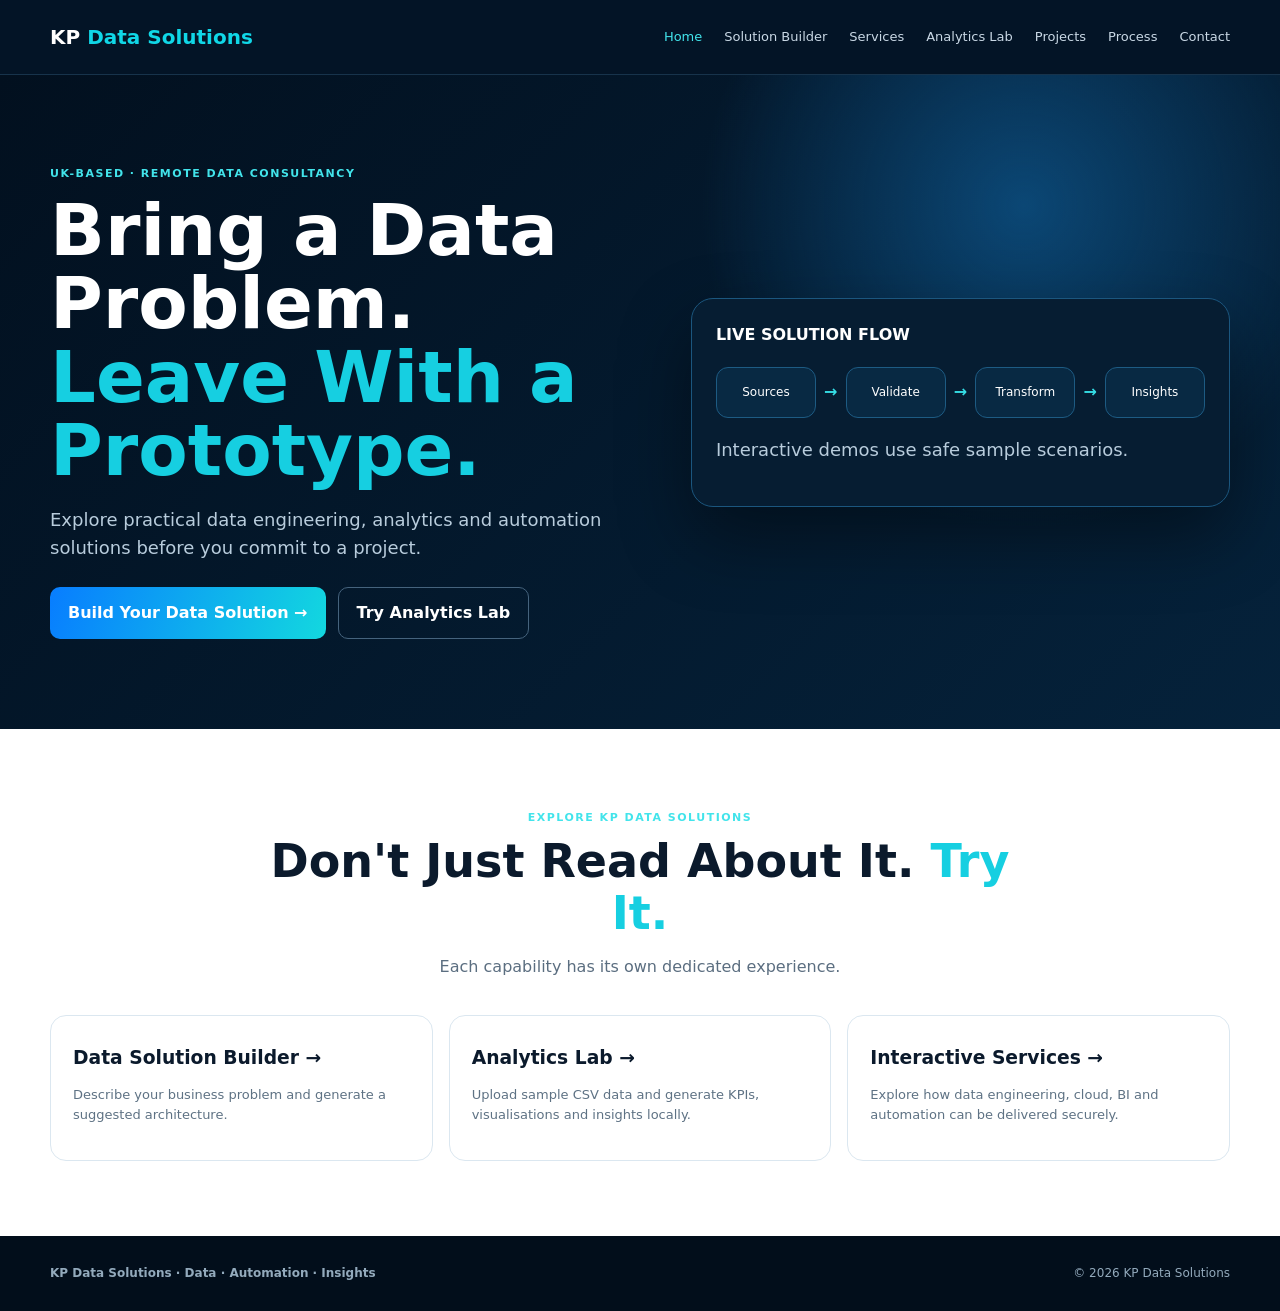
==== commit 610dc633: "Website update" ====
--- a/index.html
+++ b/index.html
@@ -1,140 +1 @@
-<!doctype html>
-<html lang="en">
-<head>
-<meta charset="utf-8">
-<meta name="viewport" content="width=device-width,initial-scale=1">
-<meta name="theme-color" content="#031426">
-<title>KP Data Solutions | Data Engineering, Analytics & Automation</title>
-<meta name="description" content="KP Data Solutions provides Azure, Databricks, Microsoft Fabric, Power BI, PySpark, Python, SQL and data automation services.">
-<link rel="canonical" href="https://www.kpdatasolutions.com/">
-<link rel="icon" href="data:image/svg+xml,<svg xmlns='http://www.w3.org/2000/svg' viewBox='0 0 32 32'%3E%3Crect width='32' height='32' rx='8' fill='%23031426'/%3E%3Cpolygon points='4,25 9,25 11,18 6,18' fill='%2310d7e7' fill-opacity='.6'/%3E%3Cpolygon points='11,25 16,25 19,10 14,10' fill='%2310d7e7' fill-opacity='.85'/%3E%3Cpolygon points='18,25 23,25 27,4 22,4' fill='%2310d7e7'/%3E%3Cpath d='M4 26 L26 4' stroke='%2310d7e7' stroke-width='1.3' stroke-linecap='round' opacity='.5'/%3E%3C/svg%3E">
-<meta property="og:type" content="website">
-<meta property="og:site_name" content="KP Data Solutions">
-<meta property="og:title" content="KP Data Solutions | Data Engineering, Analytics &amp; Automation">
-<meta property="og:description" content="UK-based, remote data consultancy. Azure, Databricks, Microsoft Fabric, Power BI, PySpark, Python and SQL.">
-<meta property="og:url" content="https://www.kpdatasolutions.com/">
-<meta name="twitter:card" content="summary_large_image">
-<meta name="twitter:title" content="KP Data Solutions | Data Engineering, Analytics &amp; Automation">
-<meta name="twitter:description" content="UK-based, remote data consultancy. Azure, Databricks, Microsoft Fabric, Power BI, PySpark, Python and SQL.">
-<link rel="preconnect" href="https://fonts.googleapis.com">
-<link rel="preconnect" href="https://fonts.gstatic.com" crossorigin>
-<link rel="stylesheet" href="https://fonts.googleapis.com/css2?family=Inter:wght@400;600;700;800;900&amp;display=swap">
-<style>
-:root{--navy:#031426;--navy2:#061e36;--card:#082640;--cyan:#10d7e7;--blue:#1188ff;--ink:#0b1a2c;--muted:#4d6076;--line:#dce8f3;--soft:#f6faff;--white:#fff}
-*{box-sizing:border-box}html{scroll-behavior:smooth}section{scroll-margin-top:92px}@media(prefers-reduced-motion:reduce){html{scroll-behavior:auto}*,*:before,*:after{animation-duration:.01ms!important;transition-duration:.01ms!important}}a:focus-visible,button:focus-visible,input:focus-visible,textarea:focus-visible,label:focus-visible{outline:3px solid #2edce6;outline-offset:2px}.sr-only{position:absolute;width:1px;height:1px;padding:0;margin:-1px;overflow:hidden;clip:rect(0 0 0 0);white-space:nowrap;border:0}body{margin:0;font-family:Inter,ui-sans-serif,system-ui,-apple-system,"Segoe UI",Roboto,Arial,sans-serif;color:var(--ink);line-height:1.55;background:#fff}a{text-decoration:none;color:inherit}.wrap{width:min(1200px,calc(100% - 42px));margin:auto}
-.navbar{position:sticky;top:0;z-index:50;background:rgba(3,20,38,.96);backdrop-filter:blur(16px);border-bottom:1px solid rgba(255,255,255,.08)}nav{height:78px;display:flex;align-items:center;justify-content:space-between;color:#fff}.brand{display:flex;align-items:center;gap:12px;font-size:21px;font-weight:900}.mark{width:48px;height:48px;border-radius:14px;display:grid;place-items:center;background:linear-gradient(135deg,#1188ff,#10d7e7);font-weight:950;letter-spacing:-2px;box-shadow:0 0 30px rgba(16,215,231,.18)}.brand b{color:var(--cyan)}.links{display:flex;align-items:center;gap:27px;font-size:14px}.links>a:not(.btn){color:#d3deea}.btn{display:inline-flex;align-items:center;justify-content:center;padding:13px 20px;border-radius:10px;color:#fff;font-weight:800;background:linear-gradient(110deg,#087dff,#13d8df);border:0;transition:.2s;box-shadow:0 10px 30px rgba(0,139,255,.18)}.btn:hover{transform:translateY(-2px)}.btn.outline{background:transparent;border:1px solid #43617d;box-shadow:none}.nav-toggle{position:absolute;opacity:0;width:1px;height:1px}.nav-burger{display:none;flex-direction:column;justify-content:center;gap:5px;width:44px;height:44px;padding:10px;cursor:pointer;border:1px solid rgba(255,255,255,.18);border-radius:10px}.nav-burger span{display:block;height:2px;background:#fff;border-radius:2px}
-.hero{background:radial-gradient(circle at 76% 28%,rgba(0,143,255,.2),transparent 24%),radial-gradient(circle at 68% 70%,rgba(16,215,231,.12),transparent 26%),linear-gradient(135deg,#02101f,#03182c 55%,#05223b);color:#fff;padding:80px 0 72px;overflow:hidden}.hero-grid{display:grid;grid-template-columns:1.02fr .98fr;gap:55px;align-items:center}.pill{display:inline-flex;align-items:center;gap:8px;border:1px solid rgba(255,255,255,.12);background:rgba(255,255,255,.05);border-radius:999px;padding:7px 12px;font-size:12px;font-weight:800;color:#d9e5ef}.pill:before{content:"";width:7px;height:7px;background:#25e6b4;border-radius:50%}.hero h1{font-size:61px;line-height:1.03;letter-spacing:-1.6px;margin:18px 0}.hero h1 span{background:linear-gradient(90deg,#15d7df,#2794ff);-webkit-background-clip:text;color:transparent}.hero p{font-size:18px;color:#bfd0e1;max-width:650px}.actions{display:flex;gap:14px;flex-wrap:wrap;margin-top:28px}.trust{display:flex;gap:28px;flex-wrap:wrap;margin-top:30px;color:#a7bbce;font-size:12px}.visual{position:relative;border:1px solid rgba(74,177,255,.22);background:rgba(4,27,49,.72);border-radius:25px;padding:25px;box-shadow:0 35px 90px rgba(0,0,0,.3)}.visual:before{content:"";position:absolute;inset:18% 5%;background:radial-gradient(circle,rgba(16,215,231,.16),transparent 55%);filter:blur(12px)}.tech-grid{position:relative;display:grid;grid-template-columns:repeat(3,1fr);gap:12px}.tech{min-height:110px;border:1px solid #17496e;background:linear-gradient(145deg,#08223c,#092d4b);border-radius:15px;display:flex;flex-direction:column;align-items:center;justify-content:center;text-align:center;padding:12px}.tech .ico{font-size:13px;font-weight:950;color:#2edce6;border:1px solid #17628a;padding:8px;border-radius:9px;margin-bottom:8px}.tech strong{font-size:14px}.core{grid-column:2;background:linear-gradient(145deg,#07508a,#08768d);box-shadow:0 0 30px rgba(16,215,231,.16)}.flow{position:relative;text-align:center;color:#31dbe4;font-size:13px;margin-top:20px;letter-spacing:.4px}
-section{padding:80px 0}.head{text-align:center;max-width:780px;margin:0 auto 38px}.kicker{color:#087df1;text-transform:uppercase;font-size:11px;font-weight:900;letter-spacing:1.8px}.head h2{font-size:39px;line-height:1.15;letter-spacing:-1.4px;margin:7px 0 9px}.head h2 span{color:#087df1}.head p{color:var(--muted);margin:0}.services{display:grid;grid-template-columns:repeat(4,1fr);gap:16px}.service{border:1px solid var(--line);border-radius:17px;padding:24px;background:linear-gradient(145deg,#fff,#f9fcff);transition:.2s}.service:hover{transform:translateY(-4px);box-shadow:0 18px 50px rgba(10,39,68,.1)}.service-icon{width:48px;height:48px;border-radius:50%;display:grid;place-items:center;background:#e8f4ff;color:#087df1;font-weight:900;margin-bottom:15px}.service h3{margin:0 0 7px;font-size:17px}.service p{color:var(--muted);font-size:13px}.checks{display:grid;gap:5px;font-size:12px}.checks span:before{content:"✓";color:#06b9d1;font-weight:900;margin-right:7px}.stack{background:var(--soft)}.chips{display:flex;justify-content:center;flex-wrap:wrap;gap:10px}.chip{background:#fff;border:1px solid var(--line);border-radius:999px;padding:10px 14px;font-size:12px;font-weight:750}
-.work{background:linear-gradient(145deg,#031426,#05243d);color:#fff}.work .head{text-align:left;margin-left:0}.work .head p{color:#9fb5ca}.projects{display:grid;grid-template-columns:repeat(3,1fr);gap:17px}.project{border:1px solid #17415f;border-radius:17px;overflow:hidden;background:#061d32}.project-art{height:165px;padding:21px;display:flex;align-items:flex-end;background:radial-gradient(circle at 80% 20%,rgba(16,215,231,.45),transparent 22%),linear-gradient(135deg,#0a3351,#087df1)}.project-art.two{background:radial-gradient(circle at 75% 20%,rgba(34,230,183,.35),transparent 24%),linear-gradient(135deg,#083745,#078c8a)}.project-art.three{background:radial-gradient(circle at 75% 20%,rgba(16,215,231,.35),transparent 24%),linear-gradient(135deg,#092a4a,#084d8c)}.project-art small{font-weight:850;color:#bdeeff}.project-art h3{margin:3px 0;font-size:20px}.project-body{padding:19px}.project-body p{color:#afc2d3;font-size:13px}.tags span{display:inline-block;background:#0d3552;border-radius:999px;padding:4px 9px;font-size:10px;margin:3px;color:#d9eaf6}
-.process{display:grid;grid-template-columns:repeat(4,1fr);gap:16px}.step{border:1px solid var(--line);border-radius:16px;padding:22px}.step b{color:#087df1;font-size:12px}.step h3{margin:6px 0}.step p{margin:0;color:var(--muted);font-size:13px}
-.contact{display:grid;grid-template-columns:.9fr 1.1fr;gap:55px;align-items:center}.contact .head{text-align:left;margin:0 0 18px}.contact p{color:var(--muted)}.details{display:flex;gap:22px;flex-wrap:wrap;margin-top:25px;font-size:13px;font-weight:700}.details a{color:#096fc7}form{display:grid;grid-template-columns:1fr 1fr;gap:12px}.full{grid-column:1/-1}input,textarea{width:100%;font:inherit;padding:13px 14px;border:1px solid #cfdeeb;border-radius:9px;outline:none;background:#fff}input:focus,textarea:focus{border-color:#2f9cff;box-shadow:0 0 0 3px rgba(17,136,255,.09)}textarea{min-height:125px;resize:vertical}.note{font-size:11px;color:#78899a;margin:0}
-footer{background:#031426;color:#9db0c2;border-top:1px solid #14334e;padding:28px 0}.foot{display:flex;justify-content:space-between;align-items:center;gap:20px;font-size:12px}.foot strong{color:#fff}.foot strong b{color:var(--cyan)}
-@media(max-width:950px){.hero-grid,.contact{grid-template-columns:1fr}.services{grid-template-columns:1fr 1fr}.projects{grid-template-columns:1fr 1fr}.process{grid-template-columns:1fr 1fr}.hero h1{font-size:49px}.visual{order:-1}
-.nav-burger{display:flex}.links{position:absolute;top:100%;left:0;right:0;flex-direction:column;align-items:stretch;gap:0;background:#031426;border-bottom:1px solid rgba(255,255,255,.1);padding:8px 21px 18px;display:none}.nav-toggle:checked~.links{display:flex}.links>a{padding:13px 2px;border-bottom:1px solid rgba(255,255,255,.07)}.links .btn{margin-top:12px;border-bottom:0}.navbar{position:sticky}nav{position:relative}}
-@media(max-width:620px){.wrap{width:min(100% - 28px,1200px)}nav{height:70px}.mark{width:42px;height:42px}.brand{font-size:17px}.links .btn{font-size:11px;padding:10px 12px}.hero{padding:52px 0}.hero h1{font-size:39px;letter-spacing:-1px}.tech-grid{grid-template-columns:1fr 1fr}.core{grid-column:auto}.services,.projects,.process{grid-template-columns:1fr}.head h2{font-size:31px}form{grid-template-columns:1fr}.full{grid-column:auto}.foot{display:block}.foot div+div{margin-top:8px}}
-
-/* Digital experience layer */
-body{overflow-x:hidden}.navbar{box-shadow:0 8px 30px rgba(0,0,0,.12)}.hero{position:relative;min-height:720px;display:flex;align-items:center}.hero:before{content:"";position:absolute;inset:0;background-image:linear-gradient(rgba(53,173,255,.055) 1px,transparent 1px),linear-gradient(90deg,rgba(53,173,255,.055) 1px,transparent 1px);background-size:48px 48px;mask-image:linear-gradient(to bottom,#000 15%,transparent 90%);pointer-events:none}.hero:after{content:"";position:absolute;width:520px;height:520px;border:1px solid rgba(16,215,231,.12);border-radius:50%;right:-180px;top:90px;box-shadow:0 0 0 70px rgba(16,215,231,.025),0 0 0 140px rgba(17,136,255,.02);pointer-events:none}.hero .wrap{position:relative;z-index:2}.eyebrow-line{display:inline-flex;align-items:center;gap:10px;color:#83eaf0;font-size:12px;font-weight:800;letter-spacing:1.5px;text-transform:uppercase}.eyebrow-line i{width:32px;height:1px;background:#2edce6}.hero h1{font-size:clamp(48px,6vw,78px);max-width:800px}.hero p{font-size:19px;max-width:690px}.hero .btn{padding:15px 23px}.signal{display:flex;align-items:center;gap:9px}.signal-dot{width:8px;height:8px;border-radius:50%;background:#25e6b4;box-shadow:0 0 0 5px rgba(37,230,180,.1);animation:pulse 2s infinite}@keyframes pulse{50%{box-shadow:0 0 0 10px rgba(37,230,180,0)}}.data-panel{position:relative;min-height:440px;border:1px solid rgba(80,188,255,.22);background:linear-gradient(145deg,rgba(7,37,64,.82),rgba(3,22,41,.72));border-radius:26px;padding:24px;box-shadow:0 40px 100px rgba(0,0,0,.34);backdrop-filter:blur(16px);overflow:hidden}.data-panel:before{content:"";position:absolute;inset:-50%;background:conic-gradient(from 90deg,transparent,rgba(16,215,231,.08),transparent 30%);animation:spin 12s linear infinite}@keyframes spin{to{transform:rotate(360deg)}}.panel-top,.pipeline,.mini-metrics{position:relative;z-index:1}.panel-top{display:flex;justify-content:space-between;align-items:center;padding-bottom:18px;border-bottom:1px solid rgba(255,255,255,.08)}.panel-title{font-size:12px;color:#c7d7e5;font-weight:800}.panel-live{font-size:10px;color:#65f0c7}.pipeline{display:grid;grid-template-columns:1fr 36px 1fr 36px 1fr;align-items:center;gap:7px;margin:34px 0}.node{border:1px solid #1b5b82;background:rgba(8,45,75,.9);border-radius:15px;padding:18px 10px;text-align:center}.node b{display:block;color:#fff;font-size:13px}.node small{color:#78dce5;font-size:9px}.arrow{height:1px;background:linear-gradient(90deg,#147bff,#2edce6);position:relative}.arrow:after{content:"";position:absolute;right:-1px;top:-3px;border-left:6px solid #2edce6;border-top:3px solid transparent;border-bottom:3px solid transparent}.mini-metrics{display:grid;grid-template-columns:repeat(3,1fr);gap:10px}.metric{border:1px solid rgba(255,255,255,.08);background:rgba(255,255,255,.035);border-radius:13px;padding:14px}.metric strong{display:block;font-size:20px;color:#fff}.metric span{font-size:9px;color:#8da9be;text-transform:uppercase;letter-spacing:.8px}.codebar{position:relative;z-index:1;margin-top:18px;border-radius:10px;background:#02111f;border:1px solid #113a59;padding:11px 13px;color:#6de6c2;font:10px ui-monospace,SFMono-Regular,Menlo,monospace;white-space:nowrap;overflow:hidden}.codebar span{display:inline-block;animation:typeflow 7s linear infinite}@keyframes typeflow{70%,100%{transform:translateX(-18%)}}.marquee{overflow:hidden;border-top:1px solid #e2edf6;border-bottom:1px solid #e2edf6;background:#fbfdff}.marquee-track{display:flex;width:max-content;animation:marquee 28s linear infinite}.marquee-item{padding:18px 30px;font-size:12px;font-weight:850;color:#49647b;white-space:nowrap}.marquee-item:before{content:"◆";color:#10b8c9;margin-right:16px;font-size:8px}@keyframes marquee{to{transform:translateX(-50%)}}.service{position:relative;overflow:hidden}.service:after{content:"";position:absolute;left:0;bottom:0;width:0;height:3px;background:linear-gradient(90deg,#087dff,#13d8df);transition:.3s}.service:hover:after{width:100%}.service-icon{border-radius:14px}.section-dark{background:#031426;color:#fff}.section-dark .head p{color:#9fb5ca}.architecture{display:grid;grid-template-columns:1fr 1fr;gap:18px}.arch-card{border:1px solid #17415f;background:linear-gradient(145deg,#061d32,#082640);border-radius:18px;padding:25px;position:relative;overflow:hidden}.arch-label{font-size:10px;color:#55dfe7;text-transform:uppercase;letter-spacing:1.5px;font-weight:900}.arch-card h3{font-size:21px;margin:8px 0}.arch-card p{color:#a9bfd1;font-size:13px}.arch-flow{display:flex;gap:6px;align-items:center;margin-top:20px;flex-wrap:wrap}.arch-flow span{border:1px solid #1a557b;background:#082d4a;border-radius:8px;padding:7px 9px;font-size:9px;color:#d7eaf5}.arch-flow i{width:14px;height:1px;background:#28cad7}.project{transition:.25s}.project:hover{transform:translateY(-5px);border-color:#2787bb;box-shadow:0 25px 60px rgba(0,0,0,.22)}.reveal{opacity:0;transform:translateY(20px);transition:opacity .65s ease,transform .65s ease}.reveal.visible{opacity:1;transform:none}.contact-card{border:1px solid #cfdeeb;border-radius:20px;background:linear-gradient(145deg,#fff,#f7fbff);padding:28px;box-shadow:0 20px 60px rgba(11,45,78,.08)}.contact-card h3{font-size:22px;margin:0 0 8px}.availability{display:flex;align-items:center;gap:9px;font-size:12px;color:#3b6277;margin:18px 0}.availability:before{content:"";width:8px;height:8px;border-radius:50%;background:#20c997;box-shadow:0 0 0 5px rgba(32,201,151,.12)}@media(max-width:950px){.hero{min-height:auto}.data-panel{min-height:390px}.architecture{grid-template-columns:1fr}}@media(max-width:620px){.pipeline{grid-template-columns:1fr}.arrow{width:1px;height:18px;margin:auto}.arrow:after{right:-3px;top:auto;bottom:-1px;border-left:3px solid transparent;border-right:3px solid transparent;border-top:6px solid #2edce6;border-bottom:0}.mini-metrics{grid-template-columns:1fr 1fr}.hero h1{font-size:43px}.marquee-item{padding:15px 20px}}
-
-/* 2026 interactive showcase upgrade */
-#analytics-lab{background:radial-gradient(circle at 80% 0,rgba(17,136,255,.18),transparent 28%),linear-gradient(145deg,#02101f,#04213a);color:#fff}#analytics-lab .head p{color:#a9bfd2}#analytics-lab .head h2 span{color:#21d9e7}.lab-live{display:inline-flex;align-items:center;gap:7px;margin-left:9px;color:#63f2c7;font-size:11px;font-weight:900}.lab-live i{width:8px;height:8px;background:#37e88d;border-radius:50%;box-shadow:0 0 12px #37e88d;animation:pulse 1.5s infinite}@keyframes pulse{50%{opacity:.45}}.lab-shell{background:rgba(4,25,44,.86)!important;border:1px solid #15517a!important;box-shadow:0 25px 80px rgba(0,0,0,.3)!important}.lab-panel,.lab-output{background:#061d32!important;border-color:#164767!important;color:#fff!important}.lab-panel label{color:#cce4f4!important}.lab-panel input,.lab-panel textarea,.lab-panel select{background:#092842!important;color:#eaf7ff!important;border-color:#1a5278!important}.lab-help,.lab-status{color:#88a9bf!important}.lab-kpi{background:linear-gradient(145deg,#082942,#0a3553)!important;border-color:#17557d!important}.lab-kpi strong{color:#fff!important}.lab-kpi span{color:#8fb4cc!important}.lab-chart{background:#041a2e;border-color:#17557d!important}.lab-insights{background:#082c3b!important;color:#dff7f8!important;border-left-color:#1edbcf!important}.lab-insights ul{color:#afd0dc!important}.lab-tabs{display:flex;gap:8px;flex-wrap:wrap;margin:0 0 15px}.lab-tab{border:1px solid #1a5278;background:#082842;color:#cce4f4;border-radius:9px;padding:9px 13px;font-weight:800;cursor:pointer}.lab-tab.active{background:linear-gradient(110deg,#087dff,#13d8df);color:#fff;border-color:transparent}.preview-wrap{overflow:auto;border:1px solid #164767;border-radius:12px;margin-bottom:14px;max-height:220px}.preview-table{width:100%;border-collapse:collapse;font-size:11px;min-width:520px}.preview-table th,.preview-table td{padding:8px 10px;border-bottom:1px solid #123c58;text-align:left;white-space:nowrap}.preview-table th{color:#7edfec;background:#082842;position:sticky;top:0}.preview-table td{color:#c8dce9}.quick-actions{display:flex;gap:8px;flex-wrap:wrap;margin-top:10px}.quick-actions button{border:1px solid #1a5278;background:#082842;color:#cce4f4;border-radius:9px;padding:8px 10px;cursor:pointer;font-weight:700}.quick-actions button:hover{border-color:#18cfe0}.secure-strip{display:grid;grid-template-columns:repeat(4,1fr);gap:10px;margin-top:16px}.secure-item{border:1px solid #164767;border-radius:12px;padding:11px;text-align:center;color:#b8d0df;font-size:11px}.secure-item b{display:block;color:#fff;margin-bottom:2px}.service-showcase{background:#031426;color:#fff}.service-showcase .head p{color:#9fb5ca}.service-tabs{display:grid;grid-template-columns:repeat(6,1fr);gap:9px;margin-bottom:14px}.service-tab{min-height:96px;border:1px solid #15517a;background:#06223a;color:#d6e7f2;border-radius:14px;padding:14px 10px;cursor:pointer;text-align:left;font:inherit}.service-tab strong{display:block;font-size:13px;margin:5px 0}.service-tab small{color:#8fb0c5}.service-tab.active{border-color:#20dbe7;background:linear-gradient(145deg,#0a4b7c,#075c78);box-shadow:0 0 25px rgba(16,215,231,.12)}.service-demo{display:grid;grid-template-columns:1fr 1.15fr .85fr;gap:16px;border:1px solid #18506f;background:#061d32;border-radius:18px;padding:22px}.service-demo h3{margin:0 0 7px}.service-demo p{color:#9fb7c8;font-size:13px}.demo-checks{display:grid;gap:7px;font-size:12px}.demo-checks span:before{content:'✓';color:#38e4a5;font-weight:900;margin-right:7px}.flow-demo{display:flex;align-items:center;gap:7px;flex-wrap:wrap;background:#082842;border:1px solid #174b6d;border-radius:14px;padding:16px}.flow-node{flex:1;min-width:90px;text-align:center;border:1px solid #1b5c82;border-radius:11px;padding:13px 8px;color:#dff5ff;font-size:11px}.flow-arrow{color:#2bdce5;font-weight:900}.demo-console{background:#02111f;border:1px solid #174b6d;border-radius:14px;padding:15px;font-family:ui-monospace,SFMono-Regular,Consolas,monospace;font-size:11px;color:#87e7d5;min-height:150px}.demo-console .muted{color:#69879b}.demo-run{margin-top:10px;border:0;border-radius:9px;padding:10px 13px;background:linear-gradient(110deg,#087dff,#13d8df);color:white;font-weight:900;cursor:pointer}.demo-note{margin-top:8px;font-size:10px;color:#7f9db1}.conversion-row{display:grid;grid-template-columns:repeat(3,1fr);gap:12px;margin-top:16px}.conversion-card{border:1px solid #17557d;background:#06223a;border-radius:14px;padding:16px}.conversion-card b{display:block;margin-bottom:4px}.conversion-card span{color:#90afc3;font-size:12px}.conversion-card a{display:inline-block;margin-top:10px;color:#4fe5e8;font-size:12px;font-weight:900}.security-banner{display:flex;justify-content:center;gap:34px;flex-wrap:wrap;padding:19px;background:#02101f;color:#c6d9e6;border-top:1px solid #123d5a;font-size:12px}.security-banner span:before{content:'✓';color:#37e88d;margin-right:7px}@media(max-width:1000px){.service-tabs{grid-template-columns:repeat(3,1fr)}.service-demo{grid-template-columns:1fr}.secure-strip{grid-template-columns:1fr 1fr}}@media(max-width:620px){.service-tabs{grid-template-columns:1fr 1fr}.conversion-row,.secure-strip{grid-template-columns:1fr}.lab-tabs{display:grid;grid-template-columns:1fr 1fr}.service-demo{padding:15px}}
-</style>
-
-<style>
-.analytics-lab{background:linear-gradient(180deg,#f7fbff,#eef7ff);border-top:1px solid #dcebf7;border-bottom:1px solid #dcebf7}.lab-shell{display:grid;grid-template-columns:330px 1fr;gap:22px;align-items:start}.lab-panel,.lab-output{background:#fff;border:1px solid #d8e7f2;border-radius:20px;padding:22px;box-shadow:0 18px 50px rgba(11,45,78,.07)}.lab-panel label{display:block;font-size:12px;font-weight:800;color:#36566d;margin:14px 0 6px}.lab-panel input[type=file],.lab-panel select,.lab-panel textarea{width:100%;border:1px solid #cbddea;border-radius:10px;padding:11px;background:#fff;font:inherit}.lab-panel textarea{min-height:88px}.lab-help{font-size:11px;color:#71879a;line-height:1.5}.lab-actions{display:flex;gap:8px;flex-wrap:wrap;margin-top:14px}.lab-actions button{border:0;border-radius:9px;padding:11px 14px;font-weight:800;cursor:pointer}.lab-primary{background:#087dff;color:#fff}.lab-secondary{background:#edf5fb;color:#24506c}.lab-status{margin-top:12px;font-size:12px;color:#47677d}.lab-kpis{display:grid;grid-template-columns:repeat(4,1fr);gap:10px;margin-bottom:18px}.lab-kpi{border:1px solid #e0ebf3;border-radius:14px;padding:14px;background:#fbfdff}.lab-kpi strong{display:block;font-size:21px;color:#082b46}.lab-kpi span{font-size:10px;color:#6f8597;text-transform:uppercase}.lab-chart{min-height:310px;border:1px solid #e2edf5;border-radius:15px;padding:14px;overflow:hidden}.lab-chart svg{width:100%;height:290px;display:block}.lab-insights{margin-top:16px;border-left:3px solid #10b8c9;background:#f3fbfc;padding:14px 16px;border-radius:0 12px 12px 0}.lab-insights h4{margin:0 0 8px}.lab-insights ul{margin:0;padding-left:18px;color:#466274;font-size:13px;line-height:1.65}.lab-empty{display:grid;place-items:center;min-height:290px;text-align:center;color:#71879a}.privacy-chip{display:inline-flex;gap:7px;align-items:center;font-size:10px;font-weight:800;color:#27705c;background:#eaf9f4;border-radius:999px;padding:6px 9px;margin-top:8px}@media(max-width:900px){.lab-shell{grid-template-columns:1fr}.lab-kpis{grid-template-columns:1fr 1fr}}@media(max-width:520px){.lab-kpis{grid-template-columns:1fr}.lab-panel,.lab-output{padding:16px}}
-
-/* 2026 interactive showcase upgrade */
-#analytics-lab{background:radial-gradient(circle at 80% 0,rgba(17,136,255,.18),transparent 28%),linear-gradient(145deg,#02101f,#04213a);color:#fff}#analytics-lab .head p{color:#a9bfd2}#analytics-lab .head h2 span{color:#21d9e7}.lab-live{display:inline-flex;align-items:center;gap:7px;margin-left:9px;color:#63f2c7;font-size:11px;font-weight:900}.lab-live i{width:8px;height:8px;background:#37e88d;border-radius:50%;box-shadow:0 0 12px #37e88d;animation:pulse 1.5s infinite}@keyframes pulse{50%{opacity:.45}}.lab-shell{background:rgba(4,25,44,.86)!important;border:1px solid #15517a!important;box-shadow:0 25px 80px rgba(0,0,0,.3)!important}.lab-panel,.lab-output{background:#061d32!important;border-color:#164767!important;color:#fff!important}.lab-panel label{color:#cce4f4!important}.lab-panel input,.lab-panel textarea,.lab-panel select{background:#092842!important;color:#eaf7ff!important;border-color:#1a5278!important}.lab-help,.lab-status{color:#88a9bf!important}.lab-kpi{background:linear-gradient(145deg,#082942,#0a3553)!important;border-color:#17557d!important}.lab-kpi strong{color:#fff!important}.lab-kpi span{color:#8fb4cc!important}.lab-chart{background:#041a2e;border-color:#17557d!important}.lab-insights{background:#082c3b!important;color:#dff7f8!important;border-left-color:#1edbcf!important}.lab-insights ul{color:#afd0dc!important}.lab-tabs{display:flex;gap:8px;flex-wrap:wrap;margin:0 0 15px}.lab-tab{border:1px solid #1a5278;background:#082842;color:#cce4f4;border-radius:9px;padding:9px 13px;font-weight:800;cursor:pointer}.lab-tab.active{background:linear-gradient(110deg,#087dff,#13d8df);color:#fff;border-color:transparent}.preview-wrap{overflow:auto;border:1px solid #164767;border-radius:12px;margin-bottom:14px;max-height:220px}.preview-table{width:100%;border-collapse:collapse;font-size:11px;min-width:520px}.preview-table th,.preview-table td{padding:8px 10px;border-bottom:1px solid #123c58;text-align:left;white-space:nowrap}.preview-table th{color:#7edfec;background:#082842;position:sticky;top:0}.preview-table td{color:#c8dce9}.quick-actions{display:flex;gap:8px;flex-wrap:wrap;margin-top:10px}.quick-actions button{border:1px solid #1a5278;background:#082842;color:#cce4f4;border-radius:9px;padding:8px 10px;cursor:pointer;font-weight:700}.quick-actions button:hover{border-color:#18cfe0}.secure-strip{display:grid;grid-template-columns:repeat(4,1fr);gap:10px;margin-top:16px}.secure-item{border:1px solid #164767;border-radius:12px;padding:11px;text-align:center;color:#b8d0df;font-size:11px}.secure-item b{display:block;color:#fff;margin-bottom:2px}.service-showcase{background:#031426;color:#fff}.service-showcase .head p{color:#9fb5ca}.service-tabs{display:grid;grid-template-columns:repeat(6,1fr);gap:9px;margin-bottom:14px}.service-tab{min-height:96px;border:1px solid #15517a;background:#06223a;color:#d6e7f2;border-radius:14px;padding:14px 10px;cursor:pointer;text-align:left;font:inherit}.service-tab strong{display:block;font-size:13px;margin:5px 0}.service-tab small{color:#8fb0c5}.service-tab.active{border-color:#20dbe7;background:linear-gradient(145deg,#0a4b7c,#075c78);box-shadow:0 0 25px rgba(16,215,231,.12)}.service-demo{display:grid;grid-template-columns:1fr 1.15fr .85fr;gap:16px;border:1px solid #18506f;background:#061d32;border-radius:18px;padding:22px}.service-demo h3{margin:0 0 7px}.service-demo p{color:#9fb7c8;font-size:13px}.demo-checks{display:grid;gap:7px;font-size:12px}.demo-checks span:before{content:'✓';color:#38e4a5;font-weight:900;margin-right:7px}.flow-demo{display:flex;align-items:center;gap:7px;flex-wrap:wrap;background:#082842;border:1px solid #174b6d;border-radius:14px;padding:16px}.flow-node{flex:1;min-width:90px;text-align:center;border:1px solid #1b5c82;border-radius:11px;padding:13px 8px;color:#dff5ff;font-size:11px}.flow-arrow{color:#2bdce5;font-weight:900}.demo-console{background:#02111f;border:1px solid #174b6d;border-radius:14px;padding:15px;font-family:ui-monospace,SFMono-Regular,Consolas,monospace;font-size:11px;color:#87e7d5;min-height:150px}.demo-console .muted{color:#69879b}.demo-run{margin-top:10px;border:0;border-radius:9px;padding:10px 13px;background:linear-gradient(110deg,#087dff,#13d8df);color:white;font-weight:900;cursor:pointer}.demo-note{margin-top:8px;font-size:10px;color:#7f9db1}.conversion-row{display:grid;grid-template-columns:repeat(3,1fr);gap:12px;margin-top:16px}.conversion-card{border:1px solid #17557d;background:#06223a;border-radius:14px;padding:16px}.conversion-card b{display:block;margin-bottom:4px}.conversion-card span{color:#90afc3;font-size:12px}.conversion-card a{display:inline-block;margin-top:10px;color:#4fe5e8;font-size:12px;font-weight:900}.security-banner{display:flex;justify-content:center;gap:34px;flex-wrap:wrap;padding:19px;background:#02101f;color:#c6d9e6;border-top:1px solid #123d5a;font-size:12px}.security-banner span:before{content:'✓';color:#37e88d;margin-right:7px}@media(max-width:1000px){.service-tabs{grid-template-columns:repeat(3,1fr)}.service-demo{grid-template-columns:1fr}.secure-strip{grid-template-columns:1fr 1fr}}@media(max-width:620px){.service-tabs{grid-template-columns:1fr 1fr}.conversion-row,.secure-strip{grid-template-columns:1fr}.lab-tabs{display:grid;grid-template-columns:1fr 1fr}.service-demo{padding:15px}}
-</style>
-</head>
-<body>
-<header class="navbar"><nav class="wrap">
-<a class="brand" href="#top"><span class="mark"><svg width="27" height="27" viewBox="0 0 32 32" aria-hidden="true" focusable="false"><polygon points="4,26 10,26 12,18 6,18" fill="#fff" fill-opacity=".55"/><polygon points="12,26 18,26 21,10 15,10" fill="#fff" fill-opacity=".8"/><polygon points="20,26 26,26 29,4 23,4" fill="#fff"/><path d="M4 27 L28 4" stroke="#fff" stroke-width="1.4" stroke-linecap="round" fill="none" opacity=".55"/><path d="M23 4 L28.5 3.3 L27.8 8.8" stroke="#fff" stroke-width="1.4" stroke-linecap="round" stroke-linejoin="round" fill="none" opacity=".85"/></svg></span><span>KP <b>Data Solutions</b></span></a>
-<input class="nav-toggle" type="checkbox" id="nav-toggle" aria-label="Open menu">
-<label class="nav-burger" for="nav-toggle" tabindex="0"><span></span><span></span><span></span></label>
-<div class="links"><a href="#services">Services</a><a href="#analytics-lab">Analytics Lab</a><a href="#projects">Projects</a><a href="#process">Process</a><a href="#contact">Contact</a><a class="btn" href="#contact">Get a Quote →</a></div>
-</nav></header>
-
-<main id="top">
-<section class="hero" id="top"><div class="wrap hero-grid"><div><div class="eyebrow-line"><i></i> UK-based · Remote Data Consultancy</div><h1>Engineering Data Into <span>Business Momentum.</span></h1><p>KP Data Solutions designs reliable cloud data platforms, automated pipelines and analytics solutions that turn fragmented information into trusted, decision-ready data.</p><div class="actions"><a class="btn" href="#contact">Discuss Your Data Project →</a><a class="btn outline" href="#projects">Explore Technical Projects</a></div><div class="trust"><span class="signal"><i class="signal-dot"></i> Available for project enquiries</span><span>Azure · Databricks · Fabric</span><span>Python · SQL · PySpark</span></div></div><div class="data-panel" aria-label="Illustration of a modern data pipeline"><div class="panel-top"><span class="panel-title">DATA PLATFORM · LIVE PIPELINE</span><span class="panel-live">● SYSTEM HEALTHY</span></div><div class="pipeline"><div class="node"><small>INGEST</small><b>Sources</b></div><i class="arrow"></i><div class="node"><small>PROCESS</small><b>Lakehouse</b></div><i class="arrow"></i><div class="node"><small>SERVE</small><b>Analytics</b></div></div><div class="mini-metrics"><div class="metric"><strong>ETL</strong><span>Automated flows</span></div><div class="metric"><strong>DQ</strong><span>Quality controls</span></div><div class="metric"><strong>BI</strong><span>Trusted insights</span></div></div><div class="codebar"><span>pipeline.run() → validate() → transform() → publish() → monitor() → business_value</span></div></div></div></section><div class="marquee" aria-label="Technology capabilities"><div class="marquee-track"><span class="marquee-item">Microsoft Azure</span><span class="marquee-item">Azure Databricks</span><span class="marquee-item">Microsoft Fabric</span><span class="marquee-item">PySpark</span><span class="marquee-item">Delta Lake</span><span class="marquee-item">Power BI</span><span class="marquee-item">Python</span><span class="marquee-item">SQL</span><span class="marquee-item">Microsoft Azure</span><span class="marquee-item">Azure Databricks</span><span class="marquee-item">Microsoft Fabric</span><span class="marquee-item">PySpark</span><span class="marquee-item">Delta Lake</span><span class="marquee-item">Power BI</span><span class="marquee-item">Python</span><span class="marquee-item">SQL</span></div></div>
-
-<section class="service-showcase" id="services"><div class="wrap">
-<div class="head"><span class="kicker">Interactive Services</span><h2>See How We <span>Build It Securely</span></h2><p>Choose a service to explore a safe demonstration of the architecture, workflow and controls we can use for a real business solution.</p></div>
-<div class="service-tabs" role="tablist" aria-label="KP Data Solutions services">
-<button class="service-tab active" data-service="engineering" type="button"><span>◉</span><strong>Data Engineering</strong><small>Pipelines & quality</small></button>
-<button class="service-tab" data-service="cloud" type="button"><span>☁</span><strong>Azure & Databricks</strong><small>Lakehouse platforms</small></button>
-<button class="service-tab" data-service="bi" type="button"><span>▥</span><strong>Power BI & Analytics</strong><small>Dashboards & KPIs</small></button>
-<button class="service-tab" data-service="automation" type="button"><span>⚙</span><strong>Automation</strong><small>Reduce manual work</small></button>
-<button class="service-tab" data-service="ai" type="button"><span>✦</span><strong>Advanced Analytics</strong><small>Patterns & insights</small></button>
-<button class="service-tab" data-service="strategy" type="button"><span>◇</span><strong>Data Strategy</strong><small>Roadmap & governance</small></button>
-</div>
-<div class="service-demo" id="service-demo" aria-live="polite"></div>
-</div></section><section class="stack"><div class="wrap"><div class="head"><span class="kicker">Technology</span><h2>Our <span>Technology Stack</span></h2></div><div class="chips"><span class="chip">Microsoft Azure</span><span class="chip">Azure Databricks</span><span class="chip">Microsoft Fabric</span><span class="chip">PySpark</span><span class="chip">Apache Spark</span><span class="chip">Delta Lake</span><span class="chip">Power BI</span><span class="chip">Python</span><span class="chip">SQL</span><span class="chip">Azure Data Factory</span><span class="chip">Excel</span></div></div></section>
-
-<section class="analytics-lab" id="analytics-lab"><div class="wrap">
-<div class="head"><span class="kicker">Interactive Analytics Lab</span><span class="lab-live"><i></i> LIVE ANALYSIS</span><h2>Build Your Own <span>Analytics</span></h2><p>Upload sample CSV data, explore it instantly, change the analysis and watch the dashboard update in real time in your browser.</p><span class="privacy-chip">● Sample / non-sensitive data only · local browser processing · no upload to KP Data Solutions</span></div>
-<div class="lab-shell"><div class="lab-panel">
-<label for="lab-file">Upload sample CSV</label><input id="lab-file" type="file" accept=".csv,text/csv"><p class="lab-help">CSV only for this demo · maximum 3 MB · up to 2,000 rows analysed.</p>
-<label for="lab-question">Ask about your data</label><textarea id="lab-question" placeholder="Try: Compare sales by region, show profit by product, find the strongest group"></textarea>
-<label for="lab-category">Group by</label><select id="lab-category"><option value="">Auto detect</option></select><label for="lab-value">Measure</label><select id="lab-value"><option value="">Auto detect</option></select><label for="lab-chart-type">Visualisation</label><select id="lab-chart-type"><option value="bar">Bar chart</option><option value="line">Line chart</option><option value="donut">Donut chart</option></select>
-<div class="lab-actions"><button class="lab-primary" id="lab-build" type="button">Analyse now</button><button class="lab-secondary" id="lab-demo" type="button">Load demo data</button></div><div class="lab-status" id="lab-status" aria-live="polite">Load the demo dataset for an instant live example.</div>
-<div class="quick-actions"><button type="button" data-q="Compare Sales by Region">Sales by region</button><button type="button" data-q="Compare Profit by Product">Profit by product</button><button type="button" data-q="Find strongest Sales group">Top performer</button></div>
-</div><div class="lab-output">
-<div class="lab-tabs" role="tablist"><button class="lab-tab active" type="button" data-view="overview">Overview</button><button class="lab-tab" type="button" data-view="preview">Data Preview</button><button class="lab-tab" type="button" data-view="insights">Insights</button></div>
-<div id="lab-preview" class="preview-wrap" hidden></div>
-<div id="lab-overview"><div class="lab-kpis" id="lab-kpis"><div class="lab-kpi"><strong>—</strong><span>Rows</span></div><div class="lab-kpi"><strong>—</strong><span>Total</span></div><div class="lab-kpi"><strong>—</strong><span>Average</span></div><div class="lab-kpi"><strong>—</strong><span>Top group</span></div></div><div class="lab-chart" id="lab-chart"><div class="lab-empty"><div><strong>Interactive visualisation</strong><br><span>Load demo data or upload a sample CSV.</span></div></div></div></div>
-<div class="lab-insights" id="lab-insights"><h4>Smart insights</h4><ul><li>Insights will update automatically when you change the analysis.</li></ul></div>
-<div class="conversion-row"><div class="conversion-card"><b>Export-ready thinking</b><span>Use the demo to explore what a production report could contain.</span></div><div class="conversion-card"><b>Secure by design</b><span>This demo processes sample data locally. Production solutions can add authentication, governance and access controls.</span></div><div class="conversion-card"><b>Turn it into a solution</b><span>Want this connected to your real systems and refreshed automatically?</span><a href="#contact">Discuss your project →</a></div></div>
-<div class="secure-strip"><div class="secure-item"><b>Browser Processing</b>Demo file stays local</div><div class="secure-item"><b>No Demo Storage</b>No server upload</div><div class="secure-item"><b>Sample Data Only</b>Avoid sensitive data</div><div class="secure-item"><b>Production Ready Path</b>Security designed per project</div></div>
-</div></div></div></section><section class="work" id="projects"><div class="wrap">
-<div class="head"><span class="kicker">Portfolio Projects</span><h2>Featured Work</h2><p>Demonstration projects showcasing the type of engineering and analytics solutions KP Data Solutions can deliver.</p></div>
-<div class="projects">
-<article class="project reveal"><div class="project-art"><div><small>DATA ENGINEERING</small><h3>Wind Turbine Data Pipeline</h3></div></div><div class="project-body"><p>End-to-end pipeline using PySpark to clean, validate, transform and analyse renewable-energy data.</p><div class="tags"><span>Python</span><span>PySpark</span><span>Data Engineering</span></div></div></article>
-<article class="project reveal"><div class="project-art two"><div><small>ANALYTICS</small><h3>AWS ETL Pipeline</h3></div></div><div class="project-body"><p>Interactive Power BI reporting for sales performance, trends and management insights.</p><div class="tags"><span>AWS</span><span>ETL</span><span>Python</span></div></div></article>
-<article class="project reveal"><div class="project-art three"><div><small>LAKEHOUSE</small><h3>Azure Data Platform & Databricks</h3></div></div><div class="project-body"><p>Modern lakehouse design using Databricks, PySpark and Delta Lake for curated analytics data.</p><div class="tags"><span>Databricks</span><span>Delta Lake</span><span>Azure</span></div></div></article>
-</div></div></section>
-
-<section class="section-dark" id="capabilities"><div class="wrap"><div class="head"><span class="kicker">Digital Data Architecture</span><h2>From Raw Data to <span>Trusted Decisions</span></h2><p>Modern engineering patterns designed around reliability, automation and clear business outcomes.</p></div><div class="architecture"><article class="arch-card reveal"><span class="arch-label">Cloud Data Engineering</span><h3>Connected, scalable data flows</h3><p>Bring files, APIs, databases and operational systems into a governed platform with repeatable ingestion and transformation.</p><div class="arch-flow"><span>Sources</span><i></i><span>Ingest</span><i></i><span>Lakehouse</span><i></i><span>Serve</span></div></article><article class="arch-card reveal"><span class="arch-label">Analytics & Automation</span><h3>Less manual work. Faster insight.</h3><p>Replace recurring spreadsheet and reporting tasks with automated processing, quality checks and decision-ready datasets.</p><div class="arch-flow"><span>Validate</span><i></i><span>Transform</span><i></i><span>Model</span><i></i><span>Report</span></div></article></div></div></section>
-<section id="process"><div class="wrap"><div class="head"><span class="kicker">How We Work</span><h2>A Clear <span>Delivery Process</span></h2></div>
-<div class="process"><div class="step reveal"><b>01</b><h3>Discover</h3><p>Understand your data, current process and desired business outcome.</p></div><div class="step reveal"><b>02</b><h3>Design</h3><p>Define the solution, deliverables and practical implementation approach.</p></div><div class="step reveal"><b>03</b><h3>Build</h3><p>Develop, validate and test with clear progress communication.</p></div><div class="step reveal"><b>04</b><h3>Deliver</h3><p>Provide the solution with documentation and straightforward handover.</p></div></div>
-</div></section>
-
-<section class="stack" id="contact"><div class="wrap contact">
-<div><div class="head"><span class="kicker">Let's Work Together</span><h2>Build Something <span>Great</span></h2></div><p>Have a project in mind or want to discuss your data needs? Get in touch for an initial conversation.</p><div class="details"><a href="mailto:info@kpdatasolutions.com">✉ info@kpdatasolutions.com</a><a href="tel:+447963381774">☎ 07963 381774</a><span>⌖ UK · Remote</span></div></div>
-<div class="contact-card reveal"><span class="kicker">Project Enquiries</span><h3>Start a data conversation</h3><p>Tell us what you are trying to automate, integrate, modernise or understand. A short description is enough to start.</p><div class="availability">Business email ready for enquiries</div><a class="btn" href="mailto:info@kpdatasolutions.com?subject=Project%20Enquiry%20-%20KP%20Data%20Solutions">Email info@kpdatasolutions.com →</a><p class="note" style="margin-top:14px">Prefer to talk? Call 07963 381774.</p></div>
-</div></section>
-<div class="security-banner"><span>Secure by Design</span><span>No Demo Data Stored</span><span>Sample Data Only</span><span>Production Security Tailored to Your Environment</span></div></main>
-
-<footer><div class="wrap foot"><div><strong>KP <b>Data Solutions</b></strong> · Data · Automation · Insights</div><div>© 2026 KP Data Solutions. All rights reserved.</div></div></footer>
-<script type="application/ld+json">
-{"@context":"https://schema.org","@type":"ProfessionalService","name":"KP Data Solutions","description":"UK-based remote data consultancy specialising in data engineering, analytics and automation.","url":"https://www.kpdatasolutions.com/","email":"info@kpdatasolutions.com","telephone":"+447963381774","areaServed":"GB","address":{"@type":"PostalAddress","addressCountry":"GB"},"knowsAbout":["Microsoft Azure","Databricks","Microsoft Fabric","PySpark","Delta Lake","Power BI","Python","SQL"]}
-</script>
-<script>const observer=new IntersectionObserver((entries)=>{entries.forEach(e=>{if(e.isIntersecting){e.target.classList.add('visible');observer.unobserve(e.target)}})},{threshold:.12});document.querySelectorAll('.reveal').forEach(el=>observer.observe(el));document.querySelectorAll('.links a').forEach(a=>a.addEventListener('click',()=>{const t=document.getElementById('nav-toggle');if(t)t.checked=false}));</script>
-<script>
-(()=>{
-const file=document.getElementById('lab-file'),cat=document.getElementById('lab-category'),val=document.getElementById('lab-value'),type=document.getElementById('lab-chart-type'),status=document.getElementById('lab-status'),chart=document.getElementById('lab-chart'),kpis=document.getElementById('lab-kpis'),ins=document.getElementById('lab-insights'),question=document.getElementById('lab-question'),preview=document.getElementById('lab-preview'),overview=document.getElementById('lab-overview');let rows=[];
-const esc=s=>String(s).replace(/[&<>"']/g,m=>({'&':'&amp;','<':'&lt;','>':'&gt;','"':'&quot;',"'":'&#39;'}[m]));
-function parseCSV(t){const lines=t.trim().split(/\r?\n/);if(lines.length<2)return[];const split=l=>{let a=[],c='',q=false;for(let i=0;i<l.length;i++){let ch=l[i];if(ch==='"'){if(q&&l[i+1]==='"'){c+='"';i++}else q=!q}else if(ch===','&&!q){a.push(c.trim());c=''}else c+=ch}a.push(c.trim());return a};const h=split(lines[0]);return lines.slice(1,2001).map(l=>{const v=split(l),o={};h.forEach((x,i)=>o[x]=v[i]??'');return o}).filter(o=>Object.values(o).some(Boolean))}
-function numericCols(){if(!rows.length)return[];return Object.keys(rows[0]).filter(c=>rows.filter(r=>r[c]!==''&&!isNaN(Number(String(r[c]).replace(/[,£$%]/g,'')))).length>=Math.max(2,rows.length*.7))}
-function renderPreview(){if(!rows.length)return;const cols=Object.keys(rows[0]);preview.innerHTML='<table class="preview-table"><thead><tr>'+cols.map(c=>`<th>${esc(c)}</th>`).join('')+'</tr></thead><tbody>'+rows.slice(0,8).map(r=>'<tr>'+cols.map(c=>`<td>${esc(r[c])}</td>`).join('')+'</tr>').join('')+'</tbody></table>'}
-function setup(){if(!rows.length)return;const cols=Object.keys(rows[0]),nums=numericCols(),cats=cols.filter(c=>!nums.includes(c));cat.innerHTML='<option value="">Auto detect</option>'+cats.map(c=>`<option>${esc(c)}</option>`).join('');val.innerHTML='<option value="">Auto detect</option>'+nums.map(c=>`<option>${esc(c)}</option>`).join('');renderPreview();status.textContent=`Live: ${rows.length} rows · ${cols.length} columns detected.`}
-function pick(){const cols=Object.keys(rows[0]||{}),nums=numericCols(),cats=cols.filter(c=>!nums.includes(c));let v=val.value||nums[0],c=cat.value||cats[0]||cols.find(x=>x!==v);const q=question.value.toLowerCase();for(const x of cols){if(q.includes(x.toLowerCase())){if(nums.includes(x))v=x;else c=x}}return[c,v]}
-function fmt(n){return Math.abs(n)>=1e6?(n/1e6).toFixed(1)+'M':Math.abs(n)>=1e3?(n/1e3).toFixed(1)+'K':Number(n.toFixed(2)).toLocaleString()}
-function build(){if(!rows.length){status.textContent='Please upload a CSV or load demo data first.';return}const[c,v]=pick();if(!v){status.textContent='No numeric measure was detected.';return}const map=new Map();rows.forEach((r,i)=>{const key=c?(r[c]||'Unknown'):String(i+1),n=Number(String(r[v]).replace(/[,£$%]/g,''));if(Number.isFinite(n))map.set(key,(map.get(key)||0)+n)});let data=[...map].sort((a,b)=>b[1]-a[1]).slice(0,12);if(!data.length)return;const total=data.reduce((s,d)=>s+d[1],0),avg=total/data.length,top=data[0],low=[...data].sort((a,b)=>a[1]-b[1])[0],share=total?top[1]/total*100:0;kpis.innerHTML=`<div class="lab-kpi"><strong>${rows.length}</strong><span>Rows analysed</span></div><div class="lab-kpi"><strong>${fmt(total)}</strong><span>${esc(v)} total</span></div><div class="lab-kpi"><strong>${fmt(avg)}</strong><span>Group average</span></div><div class="lab-kpi"><strong>${esc(String(top[0]).slice(0,16))}</strong><span>Top group</span></div>`;draw(data,type.value,v);ins.innerHTML=`<h4>Smart insights · updated now</h4><ul><li><strong>${esc(top[0])}</strong> leads ${esc(v)} at ${fmt(top[1])}.</li><li><strong>${esc(low[0])}</strong> is the lowest displayed group at ${fmt(low[1])}.</li><li>The leading group contributes ${share.toFixed(1)}% of the displayed total.</li><li>${data.length>1&&top[1]>avg*1.5?'The leading group is materially above average; investigate the drivers behind the difference.':'The displayed values are relatively distributed across groups.'}</li></ul>`;status.textContent=`Live analysis updated · ${v}${c?' by '+c:''}.`}
-function draw(data,t,label){const W=760,H=290,p=42,max=Math.max(...data.map(d=>d[1]),1);if(t==='line'){const ordered=[...data].reverse(),pts=ordered.map((d,i)=>`${p+i*(W-2*p)/Math.max(1,ordered.length-1)},${H-p-d[1]/max*(H-2*p)}`).join(' ');chart.innerHTML=`<svg viewBox="0 0 ${W} ${H}" role="img" aria-label="${esc(label)} line chart"><line x1="${p}" y1="${H-p}" x2="${W-p}" y2="${H-p}" stroke="#315a76"/><polyline points="${pts}" fill="none" stroke="#20dbe7" stroke-width="4"/>${ordered.map((d,i)=>{let x=p+i*(W-2*p)/Math.max(1,ordered.length-1),y=H-p-d[1]/max*(H-2*p);return `<circle cx="${x}" cy="${y}" r="5" fill="#1b8fff"><title>${esc(d[0])}: ${fmt(d[1])}</title></circle>`}).join('')}</svg>`}else if(t==='donut'){let sum=data.reduce((s,d)=>s+d[1],0),a=-Math.PI/2,cx=230,cy=145,r=95,parts='';data.forEach((d,i)=>{let da=sum?d[1]/sum*Math.PI*2:0,a2=a+da,x1=cx+r*Math.cos(a),y1=cy+r*Math.sin(a),x2=cx+r*Math.cos(a2),y2=cy+r*Math.sin(a2),large=da>Math.PI?1:0;parts+=`<path d="M ${cx} ${cy} L ${x1} ${y1} A ${r} ${r} 0 ${large} 1 ${x2} ${y2} Z" fill="hsl(${190+i*28} 78% ${45+(i%3)*7}%)"><title>${esc(d[0])}: ${fmt(d[1])}</title></path>`;a=a2});chart.innerHTML=`<svg viewBox="0 0 ${W} ${H}" role="img" aria-label="${esc(label)} donut chart">${parts}<circle cx="${cx}" cy="${cy}" r="53" fill="#041a2e"/><text x="${cx}" y="${cy}" text-anchor="middle" font-size="15" fill="#dff5ff">${esc(label)}</text>${data.slice(0,7).map((d,i)=>`<text x="390" y="${55+i*28}" font-size="12" fill="#9dc2d7">${esc(String(d[0]).slice(0,24))} · ${fmt(d[1])}</text>`).join('')}</svg>`}else{const bw=(W-2*p)/data.length*.68,g=(W-2*p)/data.length;chart.innerHTML=`<svg viewBox="0 0 ${W} ${H}" role="img" aria-label="${esc(label)} bar chart"><line x1="${p}" y1="${H-p}" x2="${W-p}" y2="${H-p}" stroke="#315a76"/>${data.map((d,i)=>{let h=d[1]/max*(H-2*p),x=p+i*g+(g-bw)/2,y=H-p-h;return `<rect x="${x}" y="${y}" width="${bw}" height="${h}" rx="5" fill="hsl(${195+i*6} 78% ${46+(i%2)*7}%)"><title>${esc(d[0])}: ${fmt(d[1])}</title></rect><text x="${x+bw/2}" y="${H-20}" text-anchor="middle" font-size="9" fill="#8eb1c7">${esc(String(d[0]).slice(0,10))}</text>`}).join('')}</svg>`}}
-file.addEventListener('change',e=>{const f=e.target.files[0];if(!f)return;if(f.size>3*1024*1024){status.textContent='Please use a CSV smaller than 3 MB.';return}const rd=new FileReader();rd.onload=()=>{rows=parseCSV(rd.result);setup();build()};rd.readAsText(f)});
-document.getElementById('lab-demo').addEventListener('click',()=>{rows=parseCSV('Month,Region,Product,Sales,Quantity,Profit\nJan,North,Product A,18200,120,4100\nJan,South,Product B,14900,98,2900\nFeb,North,Product A,22100,142,5200\nFeb,South,Product C,16800,110,3300\nMar,East,Product A,19500,128,4300\nMar,West,Product B,23800,151,6100\nApr,North,Product C,25700,165,6800\nApr,South,Product A,21100,139,4900');setup();cat.value='Region';val.value='Sales';question.value='Compare Sales by Region';build()});
-document.getElementById('lab-build').addEventListener('click',build);[cat,val,type].forEach(el=>el.addEventListener('change',()=>rows.length&&build()));let timer;question.addEventListener('input',()=>{clearTimeout(timer);timer=setTimeout(()=>rows.length&&build(),350)});document.querySelectorAll('.quick-actions button').forEach(b=>b.addEventListener('click',()=>{question.value=b.dataset.q;build()}));
-document.querySelectorAll('.lab-tab').forEach(b=>b.addEventListener('click',()=>{document.querySelectorAll('.lab-tab').forEach(x=>x.classList.toggle('active',x===b));const v=b.dataset.view;preview.hidden=v!=='preview';overview.hidden=v==='preview'||v==='insights';ins.style.display=v==='preview'?'none':'block';if(v==='insights')ins.scrollIntoView({behavior:'smooth',block:'nearest'})}));
-})();
-</script>
-<script>
-(()=>{const data={
-engineering:{title:'Data Engineering',desc:'Build reliable pipelines that ingest, validate, transform and serve business data.',checks:['Ingest from files, APIs and databases','Validate schema and data quality','Transform with Python / PySpark','Publish trusted datasets and monitor runs'],flow:['Source Data','Validate','Transform','Lakehouse','Analytics'],log:['demo_pipeline.start()','✓ schema validated','✓ 1,248 demo rows transformed','✓ quality checks passed','✓ curated dataset published']},
-cloud:{title:'Azure & Databricks',desc:'Design modern cloud data platforms with separation of storage, processing, governance and consumption.',checks:['Azure Data Factory / Fabric ingestion','ADLS / OneLake storage patterns','Databricks processing and Delta Lake','Monitoring, access controls and CI/CD'],flow:['Sources','ADF / Fabric','Databricks','Delta Lake','Power BI'],log:['cloud_demo.deploy()','✓ landing zone ready','✓ bronze → silver → gold','✓ access policy checked','✓ serving layer ready']},
-bi:{title:'Power BI & Analytics',desc:'Turn governed data into interactive KPIs, dashboards and self-service reporting.',checks:['Business KPI definition','Dimensional data models','Power BI dashboard design','Refresh, permissions and governance'],flow:['Curated Data','Model','Measures','Dashboard','Decisions'],log:['analytics_demo.refresh()','✓ model loaded','✓ KPI measures calculated','✓ dashboard refreshed','✓ insight layer available']},
-automation:{title:'Automation',desc:'Replace repetitive reporting and data handling with scheduled, observable workflows.',checks:['Python workflow automation','Scheduled data refreshes','Validation and exception handling','Alerts and operational handover'],flow:['Trigger','Collect','Process','Check','Notify'],log:['automation_demo.run()','✓ trigger received','✓ source processed','✓ validation passed','✓ completion notification']},
-ai:{title:'Advanced Analytics',desc:'Explore patterns, anomalies and decision-support analytics using governed datasets.',checks:['Feature preparation and profiling','Trend and anomaly detection','Explainable analytical outputs','Human review before production use'],flow:['Trusted Data','Profile','Analyse','Explain','Review'],log:['insight_demo.analyse()','✓ demo data profiled','✓ strongest segment identified','✓ unusual pattern flagged','✓ review step required']},
-strategy:{title:'Data Strategy',desc:'Create a practical roadmap from current-state data problems to a secure, maintainable target platform.',checks:['Current-state assessment','Architecture and governance options','Prioritised delivery roadmap','Security and operating model'],flow:['Assess','Prioritise','Design','Deliver','Improve'],log:['strategy_demo.plan()','✓ pain points mapped','✓ risks identified','✓ target state drafted','✓ delivery phases prioritised']}}
-const box=document.getElementById('service-demo'),tabs=[...document.querySelectorAll('.service-tab')];function render(k){const d=data[k];box.innerHTML=`<div><span class="kicker">How we help</span><h3>${d.title}</h3><p>${d.desc}</p><div class="demo-checks">${d.checks.map(x=>`<span>${x}</span>`).join('')}</div></div><div><span class="kicker">Secure demo architecture</span><div class="flow-demo">${d.flow.map((x,i)=>`${i?'<b class="flow-arrow">→</b>':''}<div class="flow-node">${x}</div>`).join('')}</div><p class="demo-note">Illustrative architecture using demo data only. Production security, identity, networking and governance are designed for the client environment.</p></div><div><span class="kicker">Demo run</span><div class="demo-console"><div class="muted">$ secure_demo --service ${k}</div><div id="demo-lines">Ready to run sample workflow.</div></div><button class="demo-run" type="button">Run secure demo →</button></div>`;box.querySelector('.demo-run').addEventListener('click',e=>{const out=box.querySelector('#demo-lines');out.innerHTML='';e.currentTarget.disabled=true;d.log.forEach((line,i)=>setTimeout(()=>{out.innerHTML+=`<div>${line}</div>`;if(i===d.log.length-1)e.currentTarget.disabled=false},i*260))})}tabs.forEach(t=>t.addEventListener('click',()=>{tabs.forEach(x=>x.classList.toggle('active',x===t));render(t.dataset.service)}));render('engineering')})();
-</script></body></html>+<!doctype html><html lang="en"><head><meta charset="utf-8"><meta name="viewport" content="width=device-width,initial-scale=1"><title>Data Engineering, Analytics & Automation | KP Data Solutions</title><meta name="description" content="UK-based data engineering, analytics and automation consultancy."><link rel="canonical" href="https://www.kpdatasolutions.com/"><link rel="stylesheet" href="styles.css"></head><body><header class="nav"><div class="wrap navin"><a class="brand" href="index.html">KP <b>Data Solutions</b></a><nav class="links"><a class="active" href="index.html">Home</a><a class="" href="solution-builder.html">Solution Builder</a><a class="" href="services.html">Services</a><a class="" href="analytics-lab.html">Analytics Lab</a><a class="" href="projects.html">Projects</a><a class="" href="process.html">Process</a><a class="" href="contact.html">Contact</a></nav></div></header><main><section class="hero"><div class="wrap hero-grid"><div><div class="eyebrow">UK-based · Remote Data Consultancy</div><h1>Bring a Data Problem. <span>Leave With a Prototype.</span></h1><p>Explore practical data engineering, analytics and automation solutions before you commit to a project.</p><div class="actions"><a class="btn" href="solution-builder.html">Build Your Data Solution →</a><a class="btn alt" href="analytics-lab.html">Try Analytics Lab</a></div></div><div class="pipeline"><b>LIVE SOLUTION FLOW</b><div class="pipe-row"><div class="node">Sources</div><span class="arrow">→</span><div class="node">Validate</div><span class="arrow">→</span><div class="node">Transform</div><span class="arrow">→</span><div class="node">Insights</div></div><p class="note">Interactive demos use safe sample scenarios.</p></div></div></section><section class="section"><div class="wrap"><div class="head"><span class="kicker">Explore KP Data Solutions</span><h2>Don't Just Read About It. <span>Try It.</span></h2><p>Each capability has its own dedicated experience.</p></div><div class="cards"><a class="card" href="solution-builder.html"><h3>Data Solution Builder →</h3><p>Describe your business problem and generate a suggested architecture.</p></a><a class="card" href="analytics-lab.html"><h3>Analytics Lab →</h3><p>Upload sample CSV data and generate KPIs, visualisations and insights locally.</p></a><a class="card" href="services.html"><h3>Interactive Services →</h3><p>Explore how data engineering, cloud, BI and automation can be delivered securely.</p></a></div></div></section></main><footer class="footer"><div class="wrap foot"><strong>KP Data Solutions · Data · Automation · Insights</strong><span>© 2026 KP Data Solutions</span></div></footer></body></html>
--- a/styles.css
+++ b/styles.css
@@ -0,0 +1 @@
+*{box-sizing:border-box}html{scroll-behavior:smooth}body{margin:0;font-family:Inter,system-ui,-apple-system,Segoe UI,Arial,sans-serif;color:#0b1a2c;background:#fff;line-height:1.55}a{text-decoration:none;color:inherit}.wrap{width:min(1180px,calc(100% - 36px));margin:auto}.nav{background:#031426;color:#fff;position:sticky;top:0;z-index:50;border-bottom:1px solid #17334b}.navin{height:74px;display:flex;align-items:center;justify-content:space-between;gap:20px}.brand{font-size:20px;font-weight:900}.brand b{color:#10d7e7}.links{display:flex;gap:22px;align-items:center;font-size:13px}.links a{color:#c9d8e5}.links a:hover,.links a.active{color:#42e4eb}.btn{display:inline-flex;align-items:center;justify-content:center;border:0;border-radius:10px;padding:13px 18px;background:linear-gradient(110deg,#087dff,#13d8df);color:white!important;font-weight:850;cursor:pointer}.btn.alt{background:transparent;border:1px solid #45637d}.hero{background:radial-gradient(circle at 80% 20%,#0b4775 0,transparent 28%),linear-gradient(135deg,#02101f,#05223b);color:white;padding:90px 0}.hero-grid{display:grid;grid-template-columns:1.05fr .95fr;gap:45px;align-items:center}.eyebrow,.kicker{color:#42e4eb;text-transform:uppercase;letter-spacing:1.5px;font-size:11px;font-weight:900}.hero h1{font-size:clamp(42px,6vw,72px);line-height:1.02;margin:12px 0}.hero h1 span,.head h2 span{color:#16cfe1}.hero p{font-size:18px;color:#b8ccdc;max-width:650px}.actions{display:flex;gap:12px;flex-wrap:wrap;margin-top:25px}.pipeline{border:1px solid #1b567e;background:#061d32;border-radius:22px;padding:24px;box-shadow:0 30px 70px #0006}.pipe-row{display:flex;align-items:center;gap:8px;flex-wrap:wrap;margin-top:20px}.node{flex:1;min-width:95px;border:1px solid #1d5b83;background:#082943;border-radius:12px;padding:15px;text-align:center;font-size:12px}.arrow{color:#36dfe7;font-weight:900}.section{padding:75px 0}.soft{background:#f5f9fd}.dark{background:#031426;color:#fff}.head{max-width:760px;margin:0 auto 35px;text-align:center}.head h1,.head h2{font-size:clamp(32px,4vw,46px);line-height:1.12;margin:7px 0}.head p{color:#5b6e80}.dark .head p{color:#9db4c7}.cards{display:grid;grid-template-columns:repeat(3,1fr);gap:16px}.card{border:1px solid #dbe7f0;border-radius:16px;padding:22px;background:#fff}.card h3{margin:5px 0}.card p{color:#5e7284;font-size:13px}.dark .card{background:#061d32;border-color:#17415f}.dark .card p{color:#a8bdcc}.tool{border:1px solid #174b6d;background:#061d32;border-radius:20px;padding:22px;color:#fff}.grid2{display:grid;grid-template-columns:330px 1fr;gap:18px}.field{margin-bottom:14px}.field label{display:block;color:#9ec1d5;font-size:11px;font-weight:850;margin-bottom:6px}.field select,.field textarea,.field input{width:100%;padding:12px;border-radius:9px;border:1px solid #235576;background:#082943;color:#fff;font:inherit}.field textarea{min-height:90px}.result{border:1px solid #174b6d;background:#041a2e;border-radius:16px;padding:18px}.path{display:flex;align-items:center;gap:7px;overflow:auto;margin:15px 0}.path .node{flex:1 0 110px}.kpis{display:grid;grid-template-columns:repeat(4,1fr);gap:9px;margin-bottom:14px}.kpi{border:1px solid #174b6d;background:#082943;border-radius:12px;padding:13px}.kpi strong{font-size:20px;display:block}.kpi small{color:#8eb1c7}.chart{min-height:290px;border:1px solid #174b6d;border-radius:12px;padding:12px;overflow:hidden}.chart svg{width:100%;height:270px}.note{font-size:11px;color:#8eb1c7}.service-tabs{display:grid;grid-template-columns:repeat(3,1fr);gap:10px}.stab{border:1px solid #1b567e;background:#082943;color:#d9edf8;border-radius:13px;padding:16px;text-align:left;cursor:pointer}.stab.active{border-color:#2bdce5;background:#07506b}.demo{margin-top:16px;display:grid;grid-template-columns:1fr 1fr;gap:15px}.footer{background:#020e1b;color:#93aabc;padding:28px 0;font-size:12px}.foot{display:flex;justify-content:space-between;gap:15px}.contactbox{max-width:720px;margin:auto;text-align:center;border:1px solid #dbe7f0;border-radius:20px;padding:32px;background:#fff}.preview{overflow:auto;max-height:230px}.preview table{border-collapse:collapse;width:100%;min-width:500px;font-size:11px}.preview th,.preview td{padding:8px;border-bottom:1px solid #174b6d;text-align:left}.preview th{color:#4fe5e8}@media(max-width:900px){.hero-grid,.grid2,.demo{grid-template-columns:1fr}.cards{grid-template-columns:1fr 1fr}.links{gap:10px;font-size:11px}.kpis{grid-template-columns:1fr 1fr}}@media(max-width:650px){.navin{height:auto;padding:14px 0;align-items:flex-start;flex-direction:column}.links{flex-wrap:wrap}.cards,.service-tabs{grid-template-columns:1fr}.hero{padding:60px 0}.kpis{grid-template-columns:1fr}.foot{display:block}}
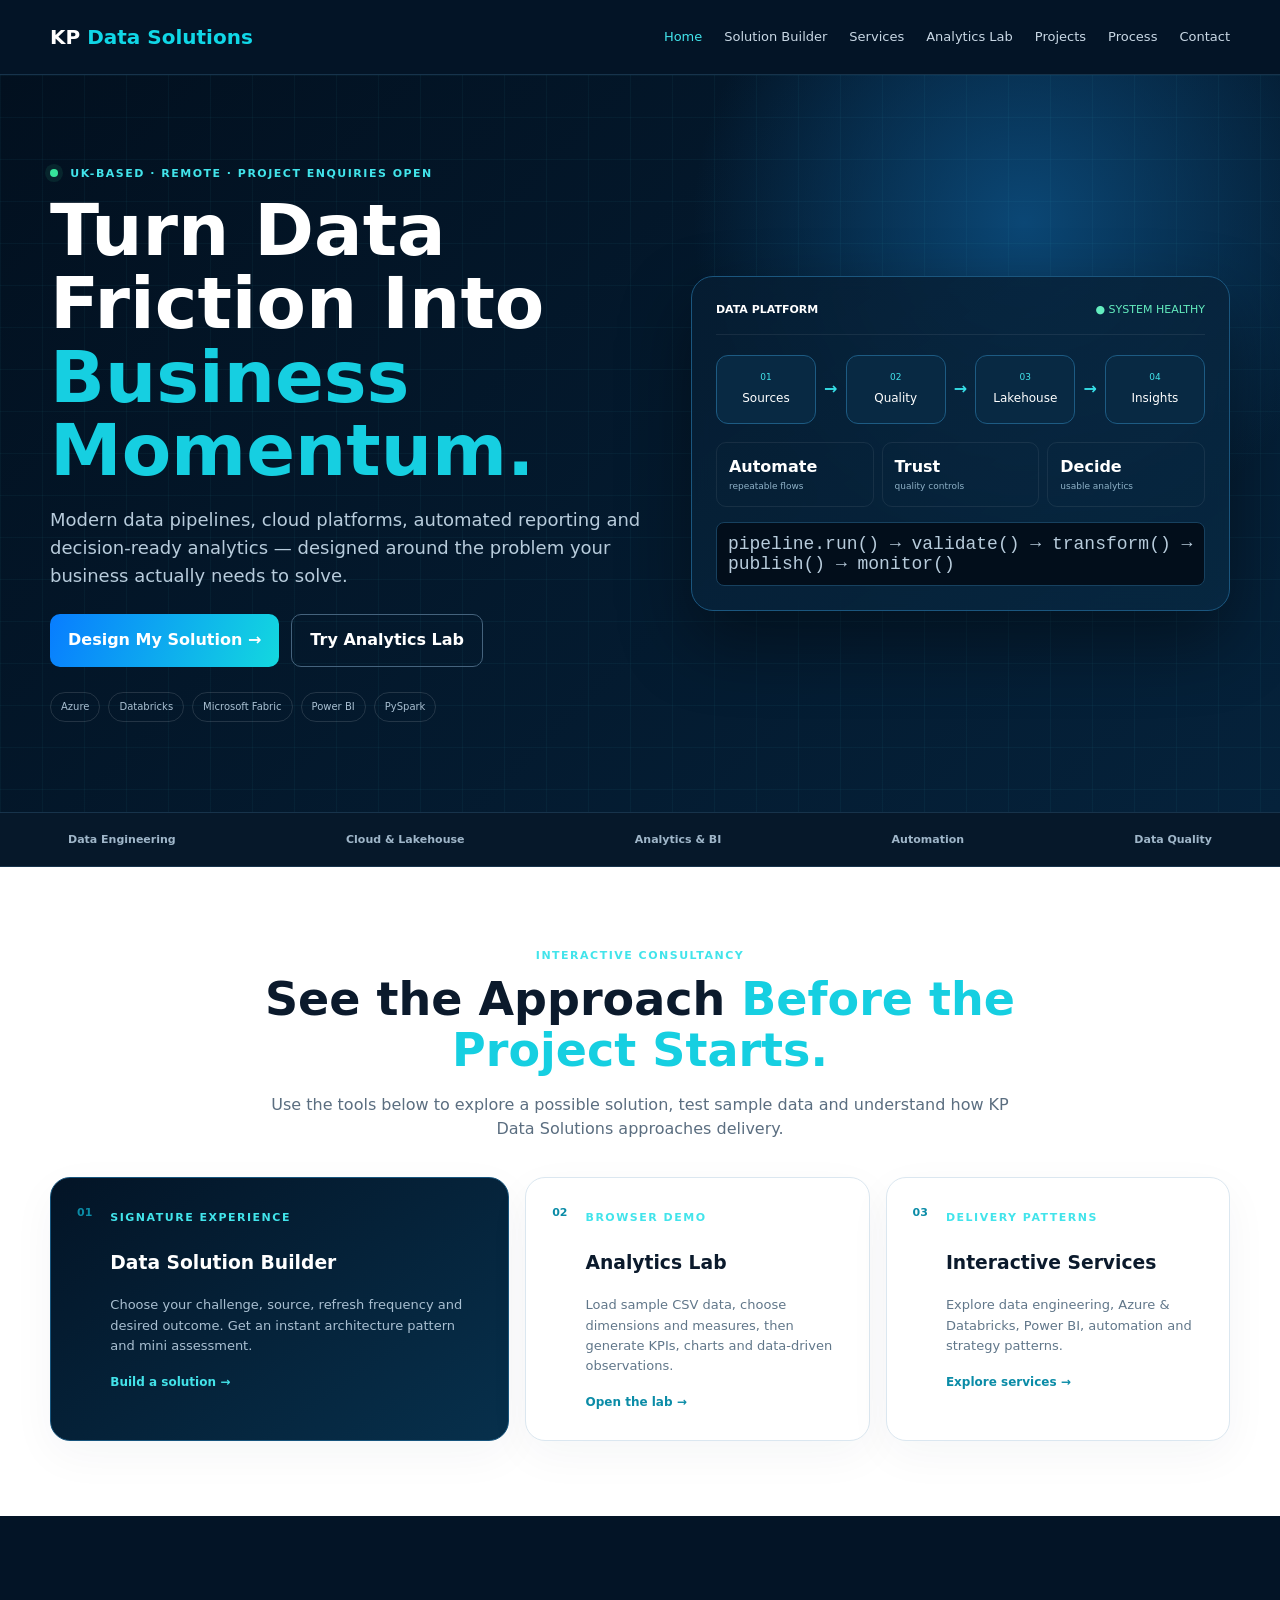
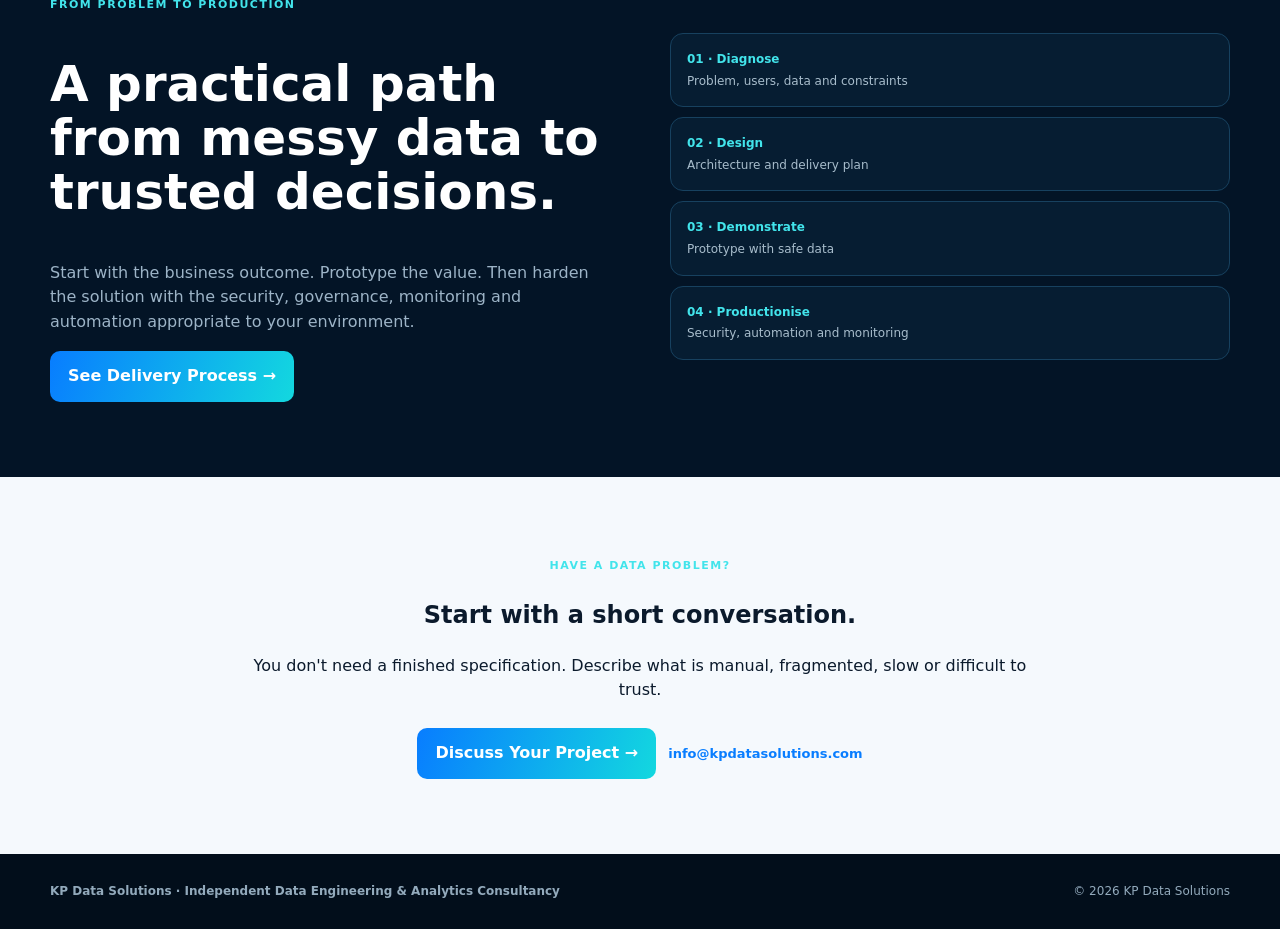
==== commit d5a8aab4: "Website update" ====
--- a/index.html
+++ b/index.html
@@ -1 +1,7 @@
-<!doctype html><html lang="en"><head><meta charset="utf-8"><meta name="viewport" content="width=device-width,initial-scale=1"><title>Data Engineering, Analytics & Automation | KP Data Solutions</title><meta name="description" content="UK-based data engineering, analytics and automation consultancy."><link rel="canonical" href="https://www.kpdatasolutions.com/"><link rel="stylesheet" href="styles.css"></head><body><header class="nav"><div class="wrap navin"><a class="brand" href="index.html">KP <b>Data Solutions</b></a><nav class="links"><a class="active" href="index.html">Home</a><a class="" href="solution-builder.html">Solution Builder</a><a class="" href="services.html">Services</a><a class="" href="analytics-lab.html">Analytics Lab</a><a class="" href="projects.html">Projects</a><a class="" href="process.html">Process</a><a class="" href="contact.html">Contact</a></nav></div></header><main><section class="hero"><div class="wrap hero-grid"><div><div class="eyebrow">UK-based · Remote Data Consultancy</div><h1>Bring a Data Problem. <span>Leave With a Prototype.</span></h1><p>Explore practical data engineering, analytics and automation solutions before you commit to a project.</p><div class="actions"><a class="btn" href="solution-builder.html">Build Your Data Solution →</a><a class="btn alt" href="analytics-lab.html">Try Analytics Lab</a></div></div><div class="pipeline"><b>LIVE SOLUTION FLOW</b><div class="pipe-row"><div class="node">Sources</div><span class="arrow">→</span><div class="node">Validate</div><span class="arrow">→</span><div class="node">Transform</div><span class="arrow">→</span><div class="node">Insights</div></div><p class="note">Interactive demos use safe sample scenarios.</p></div></div></section><section class="section"><div class="wrap"><div class="head"><span class="kicker">Explore KP Data Solutions</span><h2>Don't Just Read About It. <span>Try It.</span></h2><p>Each capability has its own dedicated experience.</p></div><div class="cards"><a class="card" href="solution-builder.html"><h3>Data Solution Builder →</h3><p>Describe your business problem and generate a suggested architecture.</p></a><a class="card" href="analytics-lab.html"><h3>Analytics Lab →</h3><p>Upload sample CSV data and generate KPIs, visualisations and insights locally.</p></a><a class="card" href="services.html"><h3>Interactive Services →</h3><p>Explore how data engineering, cloud, BI and automation can be delivered securely.</p></a></div></div></section></main><footer class="footer"><div class="wrap foot"><strong>KP Data Solutions · Data · Automation · Insights</strong><span>© 2026 KP Data Solutions</span></div></footer></body></html>+<!doctype html><html lang="en"><head><meta charset="utf-8"><meta name="viewport" content="width=device-width,initial-scale=1"><title>Data Engineering, Analytics & Automation | KP Data Solutions</title><meta name="description" content="UK-based independent data engineering and analytics consultancy helping businesses automate reporting, modernise data platforms and turn data into trusted decisions."><link rel="canonical" href="https://www.kpdatasolutions.com/"><link rel="stylesheet" href="styles.css"></head><body><header class="nav"><div class="wrap navin"><a class="brand" href="index.html">KP <b>Data Solutions</b></a><nav class="links"><a class="active" href="index.html">Home</a><a href="solution-builder.html">Solution Builder</a><a href="services.html">Services</a><a href="analytics-lab.html">Analytics Lab</a><a href="projects.html">Projects</a><a href="process.html">Process</a><a href="contact.html">Contact</a></nav></div></header><main>
+<section class="hero premium"><div class="wrap hero-grid"><div><div class="eyebrow"><i class="live-dot"></i> UK-based · Remote · Project enquiries open</div><h1>Turn Data Friction Into <span>Business Momentum.</span></h1><p>Modern data pipelines, cloud platforms, automated reporting and decision-ready analytics — designed around the problem your business actually needs to solve.</p><div class="actions"><a class="btn" href="solution-builder.html">Design My Solution →</a><a class="btn alt" href="analytics-lab.html">Try Analytics Lab</a></div><div class="trust-row"><span>Azure</span><span>Databricks</span><span>Microsoft Fabric</span><span>Power BI</span><span>PySpark</span></div></div><div class="pipeline premium-panel"><div class="panel-head"><b>DATA PLATFORM</b><span class="healthy">● SYSTEM HEALTHY</span></div><div class="pipe-row"><div class="node"><small>01</small>Sources</div><span class="arrow">→</span><div class="node"><small>02</small>Quality</div><span class="arrow">→</span><div class="node"><small>03</small>Lakehouse</div><span class="arrow">→</span><div class="node"><small>04</small>Insights</div></div><div class="mini-grid"><div><b>Automate</b><small>repeatable flows</small></div><div><b>Trust</b><small>quality controls</small></div><div><b>Decide</b><small>usable analytics</small></div></div><p class="console">pipeline.run() → validate() → transform() → publish() → monitor()</p></div></div></section>
+<section class="proof-strip"><div class="wrap"><span>Data Engineering</span><span>Cloud & Lakehouse</span><span>Analytics & BI</span><span>Automation</span><span>Data Quality</span></div></section>
+<section class="section"><div class="wrap"><div class="head"><span class="kicker">Interactive consultancy</span><h2>See the Approach <span>Before the Project Starts.</span></h2><p>Use the tools below to explore a possible solution, test sample data and understand how KP Data Solutions approaches delivery.</p></div><div class="feature-grid"><a class="feature-card primary" href="solution-builder.html"><span class="num">01</span><div><span class="kicker">Signature experience</span><h3>Data Solution Builder</h3><p>Choose your challenge, source, refresh frequency and desired outcome. Get an instant architecture pattern and mini assessment.</p><b>Build a solution →</b></div></a><a class="feature-card" href="analytics-lab.html"><span class="num">02</span><div><span class="kicker">Browser demo</span><h3>Analytics Lab</h3><p>Load sample CSV data, choose dimensions and measures, then generate KPIs, charts and data-driven observations.</p><b>Open the lab →</b></div></a><a class="feature-card" href="services.html"><span class="num">03</span><div><span class="kicker">Delivery patterns</span><h3>Interactive Services</h3><p>Explore data engineering, Azure & Databricks, Power BI, automation and strategy patterns.</p><b>Explore services →</b></div></a></div></div></section>
+<section class="section dark"><div class="wrap split"><div><span class="kicker">From problem to production</span><h2 class="big">A practical path from messy data to trusted decisions.</h2><p class="muted">Start with the business outcome. Prototype the value. Then harden the solution with the security, governance, monitoring and automation appropriate to your environment.</p><a class="btn" href="process.html">See Delivery Process →</a></div><div class="steps-compact"><div><b>01 · Diagnose</b><span>Problem, users, data and constraints</span></div><div><b>02 · Design</b><span>Architecture and delivery plan</span></div><div><b>03 · Demonstrate</b><span>Prototype with safe data</span></div><div><b>04 · Productionise</b><span>Security, automation and monitoring</span></div></div></div></section>
+<section class="section soft"><div class="wrap cta"><span class="kicker">Have a data problem?</span><h2>Start with a short conversation.</h2><p>You don't need a finished specification. Describe what is manual, fragmented, slow or difficult to trust.</p><div class="actions"><a class="btn" href="contact.html">Discuss Your Project →</a><a class="text-link" href="mailto:info@kpdatasolutions.com">info@kpdatasolutions.com</a></div></div></section>
+</main><footer class="footer"><div class="wrap foot"><strong>KP Data Solutions · Independent Data Engineering & Analytics Consultancy</strong><span>© 2026 KP Data Solutions</span></div></footer></body></html>
--- a/styles.css
+++ b/styles.css
@@ -1 +1,3 @@
-*{box-sizing:border-box}html{scroll-behavior:smooth}body{margin:0;font-family:Inter,system-ui,-apple-system,Segoe UI,Arial,sans-serif;color:#0b1a2c;background:#fff;line-height:1.55}a{text-decoration:none;color:inherit}.wrap{width:min(1180px,calc(100% - 36px));margin:auto}.nav{background:#031426;color:#fff;position:sticky;top:0;z-index:50;border-bottom:1px solid #17334b}.navin{height:74px;display:flex;align-items:center;justify-content:space-between;gap:20px}.brand{font-size:20px;font-weight:900}.brand b{color:#10d7e7}.links{display:flex;gap:22px;align-items:center;font-size:13px}.links a{color:#c9d8e5}.links a:hover,.links a.active{color:#42e4eb}.btn{display:inline-flex;align-items:center;justify-content:center;border:0;border-radius:10px;padding:13px 18px;background:linear-gradient(110deg,#087dff,#13d8df);color:white!important;font-weight:850;cursor:pointer}.btn.alt{background:transparent;border:1px solid #45637d}.hero{background:radial-gradient(circle at 80% 20%,#0b4775 0,transparent 28%),linear-gradient(135deg,#02101f,#05223b);color:white;padding:90px 0}.hero-grid{display:grid;grid-template-columns:1.05fr .95fr;gap:45px;align-items:center}.eyebrow,.kicker{color:#42e4eb;text-transform:uppercase;letter-spacing:1.5px;font-size:11px;font-weight:900}.hero h1{font-size:clamp(42px,6vw,72px);line-height:1.02;margin:12px 0}.hero h1 span,.head h2 span{color:#16cfe1}.hero p{font-size:18px;color:#b8ccdc;max-width:650px}.actions{display:flex;gap:12px;flex-wrap:wrap;margin-top:25px}.pipeline{border:1px solid #1b567e;background:#061d32;border-radius:22px;padding:24px;box-shadow:0 30px 70px #0006}.pipe-row{display:flex;align-items:center;gap:8px;flex-wrap:wrap;margin-top:20px}.node{flex:1;min-width:95px;border:1px solid #1d5b83;background:#082943;border-radius:12px;padding:15px;text-align:center;font-size:12px}.arrow{color:#36dfe7;font-weight:900}.section{padding:75px 0}.soft{background:#f5f9fd}.dark{background:#031426;color:#fff}.head{max-width:760px;margin:0 auto 35px;text-align:center}.head h1,.head h2{font-size:clamp(32px,4vw,46px);line-height:1.12;margin:7px 0}.head p{color:#5b6e80}.dark .head p{color:#9db4c7}.cards{display:grid;grid-template-columns:repeat(3,1fr);gap:16px}.card{border:1px solid #dbe7f0;border-radius:16px;padding:22px;background:#fff}.card h3{margin:5px 0}.card p{color:#5e7284;font-size:13px}.dark .card{background:#061d32;border-color:#17415f}.dark .card p{color:#a8bdcc}.tool{border:1px solid #174b6d;background:#061d32;border-radius:20px;padding:22px;color:#fff}.grid2{display:grid;grid-template-columns:330px 1fr;gap:18px}.field{margin-bottom:14px}.field label{display:block;color:#9ec1d5;font-size:11px;font-weight:850;margin-bottom:6px}.field select,.field textarea,.field input{width:100%;padding:12px;border-radius:9px;border:1px solid #235576;background:#082943;color:#fff;font:inherit}.field textarea{min-height:90px}.result{border:1px solid #174b6d;background:#041a2e;border-radius:16px;padding:18px}.path{display:flex;align-items:center;gap:7px;overflow:auto;margin:15px 0}.path .node{flex:1 0 110px}.kpis{display:grid;grid-template-columns:repeat(4,1fr);gap:9px;margin-bottom:14px}.kpi{border:1px solid #174b6d;background:#082943;border-radius:12px;padding:13px}.kpi strong{font-size:20px;display:block}.kpi small{color:#8eb1c7}.chart{min-height:290px;border:1px solid #174b6d;border-radius:12px;padding:12px;overflow:hidden}.chart svg{width:100%;height:270px}.note{font-size:11px;color:#8eb1c7}.service-tabs{display:grid;grid-template-columns:repeat(3,1fr);gap:10px}.stab{border:1px solid #1b567e;background:#082943;color:#d9edf8;border-radius:13px;padding:16px;text-align:left;cursor:pointer}.stab.active{border-color:#2bdce5;background:#07506b}.demo{margin-top:16px;display:grid;grid-template-columns:1fr 1fr;gap:15px}.footer{background:#020e1b;color:#93aabc;padding:28px 0;font-size:12px}.foot{display:flex;justify-content:space-between;gap:15px}.contactbox{max-width:720px;margin:auto;text-align:center;border:1px solid #dbe7f0;border-radius:20px;padding:32px;background:#fff}.preview{overflow:auto;max-height:230px}.preview table{border-collapse:collapse;width:100%;min-width:500px;font-size:11px}.preview th,.preview td{padding:8px;border-bottom:1px solid #174b6d;text-align:left}.preview th{color:#4fe5e8}@media(max-width:900px){.hero-grid,.grid2,.demo{grid-template-columns:1fr}.cards{grid-template-columns:1fr 1fr}.links{gap:10px;font-size:11px}.kpis{grid-template-columns:1fr 1fr}}@media(max-width:650px){.navin{height:auto;padding:14px 0;align-items:flex-start;flex-direction:column}.links{flex-wrap:wrap}.cards,.service-tabs{grid-template-columns:1fr}.hero{padding:60px 0}.kpis{grid-template-columns:1fr}.foot{display:block}}+*{box-sizing:border-box}html{scroll-behavior:smooth}body{margin:0;font-family:Inter,system-ui,-apple-system,Segoe UI,Arial,sans-serif;color:#0b1a2c;background:#fff;line-height:1.55}a{text-decoration:none;color:inherit}.wrap{width:min(1180px,calc(100% - 36px));margin:auto}.nav{background:#031426;color:#fff;position:sticky;top:0;z-index:50;border-bottom:1px solid #17334b}.navin{height:74px;display:flex;align-items:center;justify-content:space-between;gap:20px}.brand{font-size:20px;font-weight:900}.brand b{color:#10d7e7}.links{display:flex;gap:22px;align-items:center;font-size:13px}.links a{color:#c9d8e5}.links a:hover,.links a.active{color:#42e4eb}.btn{display:inline-flex;align-items:center;justify-content:center;border:0;border-radius:10px;padding:13px 18px;background:linear-gradient(110deg,#087dff,#13d8df);color:white!important;font-weight:850;cursor:pointer}.btn.alt{background:transparent;border:1px solid #45637d}.hero{background:radial-gradient(circle at 80% 20%,#0b4775 0,transparent 28%),linear-gradient(135deg,#02101f,#05223b);color:white;padding:90px 0}.hero-grid{display:grid;grid-template-columns:1.05fr .95fr;gap:45px;align-items:center}.eyebrow,.kicker{color:#42e4eb;text-transform:uppercase;letter-spacing:1.5px;font-size:11px;font-weight:900}.hero h1{font-size:clamp(42px,6vw,72px);line-height:1.02;margin:12px 0}.hero h1 span,.head h2 span{color:#16cfe1}.hero p{font-size:18px;color:#b8ccdc;max-width:650px}.actions{display:flex;gap:12px;flex-wrap:wrap;margin-top:25px}.pipeline{border:1px solid #1b567e;background:#061d32;border-radius:22px;padding:24px;box-shadow:0 30px 70px #0006}.pipe-row{display:flex;align-items:center;gap:8px;flex-wrap:wrap;margin-top:20px}.node{flex:1;min-width:95px;border:1px solid #1d5b83;background:#082943;border-radius:12px;padding:15px;text-align:center;font-size:12px}.arrow{color:#36dfe7;font-weight:900}.section{padding:75px 0}.soft{background:#f5f9fd}.dark{background:#031426;color:#fff}.head{max-width:760px;margin:0 auto 35px;text-align:center}.head h1,.head h2{font-size:clamp(32px,4vw,46px);line-height:1.12;margin:7px 0}.head p{color:#5b6e80}.dark .head p{color:#9db4c7}.cards{display:grid;grid-template-columns:repeat(3,1fr);gap:16px}.card{border:1px solid #dbe7f0;border-radius:16px;padding:22px;background:#fff}.card h3{margin:5px 0}.card p{color:#5e7284;font-size:13px}.dark .card{background:#061d32;border-color:#17415f}.dark .card p{color:#a8bdcc}.tool{border:1px solid #174b6d;background:#061d32;border-radius:20px;padding:22px;color:#fff}.grid2{display:grid;grid-template-columns:330px 1fr;gap:18px}.field{margin-bottom:14px}.field label{display:block;color:#9ec1d5;font-size:11px;font-weight:850;margin-bottom:6px}.field select,.field textarea,.field input{width:100%;padding:12px;border-radius:9px;border:1px solid #235576;background:#082943;color:#fff;font:inherit}.field textarea{min-height:90px}.result{border:1px solid #174b6d;background:#041a2e;border-radius:16px;padding:18px}.path{display:flex;align-items:center;gap:7px;overflow:auto;margin:15px 0}.path .node{flex:1 0 110px}.kpis{display:grid;grid-template-columns:repeat(4,1fr);gap:9px;margin-bottom:14px}.kpi{border:1px solid #174b6d;background:#082943;border-radius:12px;padding:13px}.kpi strong{font-size:20px;display:block}.kpi small{color:#8eb1c7}.chart{min-height:290px;border:1px solid #174b6d;border-radius:12px;padding:12px;overflow:hidden}.chart svg{width:100%;height:270px}.note{font-size:11px;color:#8eb1c7}.service-tabs{display:grid;grid-template-columns:repeat(3,1fr);gap:10px}.stab{border:1px solid #1b567e;background:#082943;color:#d9edf8;border-radius:13px;padding:16px;text-align:left;cursor:pointer}.stab.active{border-color:#2bdce5;background:#07506b}.demo{margin-top:16px;display:grid;grid-template-columns:1fr 1fr;gap:15px}.footer{background:#020e1b;color:#93aabc;padding:28px 0;font-size:12px}.foot{display:flex;justify-content:space-between;gap:15px}.contactbox{max-width:720px;margin:auto;text-align:center;border:1px solid #dbe7f0;border-radius:20px;padding:32px;background:#fff}.preview{overflow:auto;max-height:230px}.preview table{border-collapse:collapse;width:100%;min-width:500px;font-size:11px}.preview th,.preview td{padding:8px;border-bottom:1px solid #174b6d;text-align:left}.preview th{color:#4fe5e8}@media(max-width:900px){.hero-grid,.grid2,.demo{grid-template-columns:1fr}.cards{grid-template-columns:1fr 1fr}.links{gap:10px;font-size:11px}.kpis{grid-template-columns:1fr 1fr}}@media(max-width:650px){.navin{height:auto;padding:14px 0;align-items:flex-start;flex-direction:column}.links{flex-wrap:wrap}.cards,.service-tabs{grid-template-columns:1fr}.hero{padding:60px 0}.kpis{grid-template-columns:1fr}.foot{display:block}}
+/* Premium V3 */
+.live-dot{display:inline-block;width:8px;height:8px;border-radius:50%;background:#36e59b;box-shadow:0 0 0 5px #36e59b18;margin-right:7px}.premium{position:relative;overflow:hidden}.premium:before{content:"";position:absolute;inset:0;background-image:linear-gradient(#43ddec0b 1px,transparent 1px),linear-gradient(90deg,#43ddec0b 1px,transparent 1px);background-size:42px 42px;pointer-events:none}.premium .wrap{position:relative}.premium-panel{background:linear-gradient(145deg,#061d32dd,#082943cc);backdrop-filter:blur(10px)}.panel-head{display:flex;justify-content:space-between;gap:12px;padding-bottom:16px;border-bottom:1px solid #ffffff12;font-size:11px}.healthy{color:#64edbf}.pipe-row .node small{display:block;color:#42e4eb;font-size:9px;margin-bottom:4px}.mini-grid{display:grid;grid-template-columns:repeat(3,1fr);gap:8px;margin-top:18px}.mini-grid div{border:1px solid #ffffff12;border-radius:10px;padding:12px}.mini-grid b,.mini-grid small{display:block}.mini-grid small{color:#8eb1c7;font-size:9px}.console{font:10px ui-monospace,monospace;background:#020e1b;border:1px solid #17415f;border-radius:8px;padding:11px;color:#67e4c7;margin:15px 0 0}.trust-row{display:flex;gap:8px;flex-wrap:wrap;margin-top:25px}.trust-row span{border:1px solid #ffffff20;border-radius:999px;padding:6px 10px;color:#a9bfd1;font-size:10px}.proof-strip{background:#06182a;border-top:1px solid #17334b;border-bottom:1px solid #17334b;color:#9fb6c9}.proof-strip .wrap{display:flex;justify-content:space-between;gap:20px;flex-wrap:wrap;padding:18px}.proof-strip span{font-size:11px;font-weight:800}.feature-grid{display:grid;grid-template-columns:1.2fr .9fr .9fr;gap:16px}.feature-card{border:1px solid #dbe7f0;border-radius:20px;padding:26px;background:#fff;display:flex;gap:18px;transition:.22s;box-shadow:0 14px 45px #0b2d4e0b}.feature-card:hover{transform:translateY(-4px);border-color:#8edce4;box-shadow:0 22px 60px #0b2d4e14}.feature-card.primary{background:linear-gradient(145deg,#031426,#07304c);border-color:#17557d;color:#fff}.feature-card p{color:#61778a;font-size:13px}.feature-card.primary p{color:#a9bfd1}.feature-card b{color:#0b8ca7;font-size:12px}.feature-card.primary b{color:#43e2e9}.num{font-size:11px;font-weight:900;color:#0b8ca7}.split{display:grid;grid-template-columns:1fr 1fr;gap:60px;align-items:center}.big{font-size:clamp(32px,4vw,50px);line-height:1.08}.muted{color:#9db4c7}.steps-compact{display:grid;gap:10px}.steps-compact div{border:1px solid #17415f;background:#061d32;border-radius:13px;padding:16px}.steps-compact b,.steps-compact span{display:block}.steps-compact b{color:#42e4eb;font-size:12px}.steps-compact span{color:#a8bdcc;font-size:12px;margin-top:3px}.cta{text-align:center;max-width:800px}.cta .actions{justify-content:center}.text-link{align-self:center;color:#087dff;font-weight:800;font-size:13px}.contact-hero{background:radial-gradient(circle at 80% 0,#dff9ff,transparent 30%),#f5f9fd}.contact-grid{display:grid;grid-template-columns:1fr 1fr;gap:18px;max-width:950px;margin:auto}.contact-panel{background:#fff;border:1px solid #dbe7f0;border-radius:20px;padding:30px;box-shadow:0 18px 55px #0b2d4e0d}.contact-panel h2{font-size:30px}.fullbtn{width:100%;margin:12px 0}.contact-details{display:grid;gap:8px;margin-top:20px;font-size:13px}.contact-details a{color:#087dff;font-weight:800}.darkpanel{background:#031426;color:#fff;border-color:#17415f}.next{display:flex;gap:14px;border-bottom:1px solid #ffffff12;padding:15px 0}.next>b{color:#42e4eb}.next p{margin:4px 0;color:#9db4c7;font-size:12px}.privacy-note{color:#8da7ba;font-size:10px;margin-top:18px}@media(max-width:900px){.feature-grid,.split,.contact-grid{grid-template-columns:1fr}.feature-card{min-height:auto}}@media(max-width:650px){.mini-grid{grid-template-columns:1fr}.proof-strip .wrap{justify-content:flex-start}.feature-card{padding:20px}}
